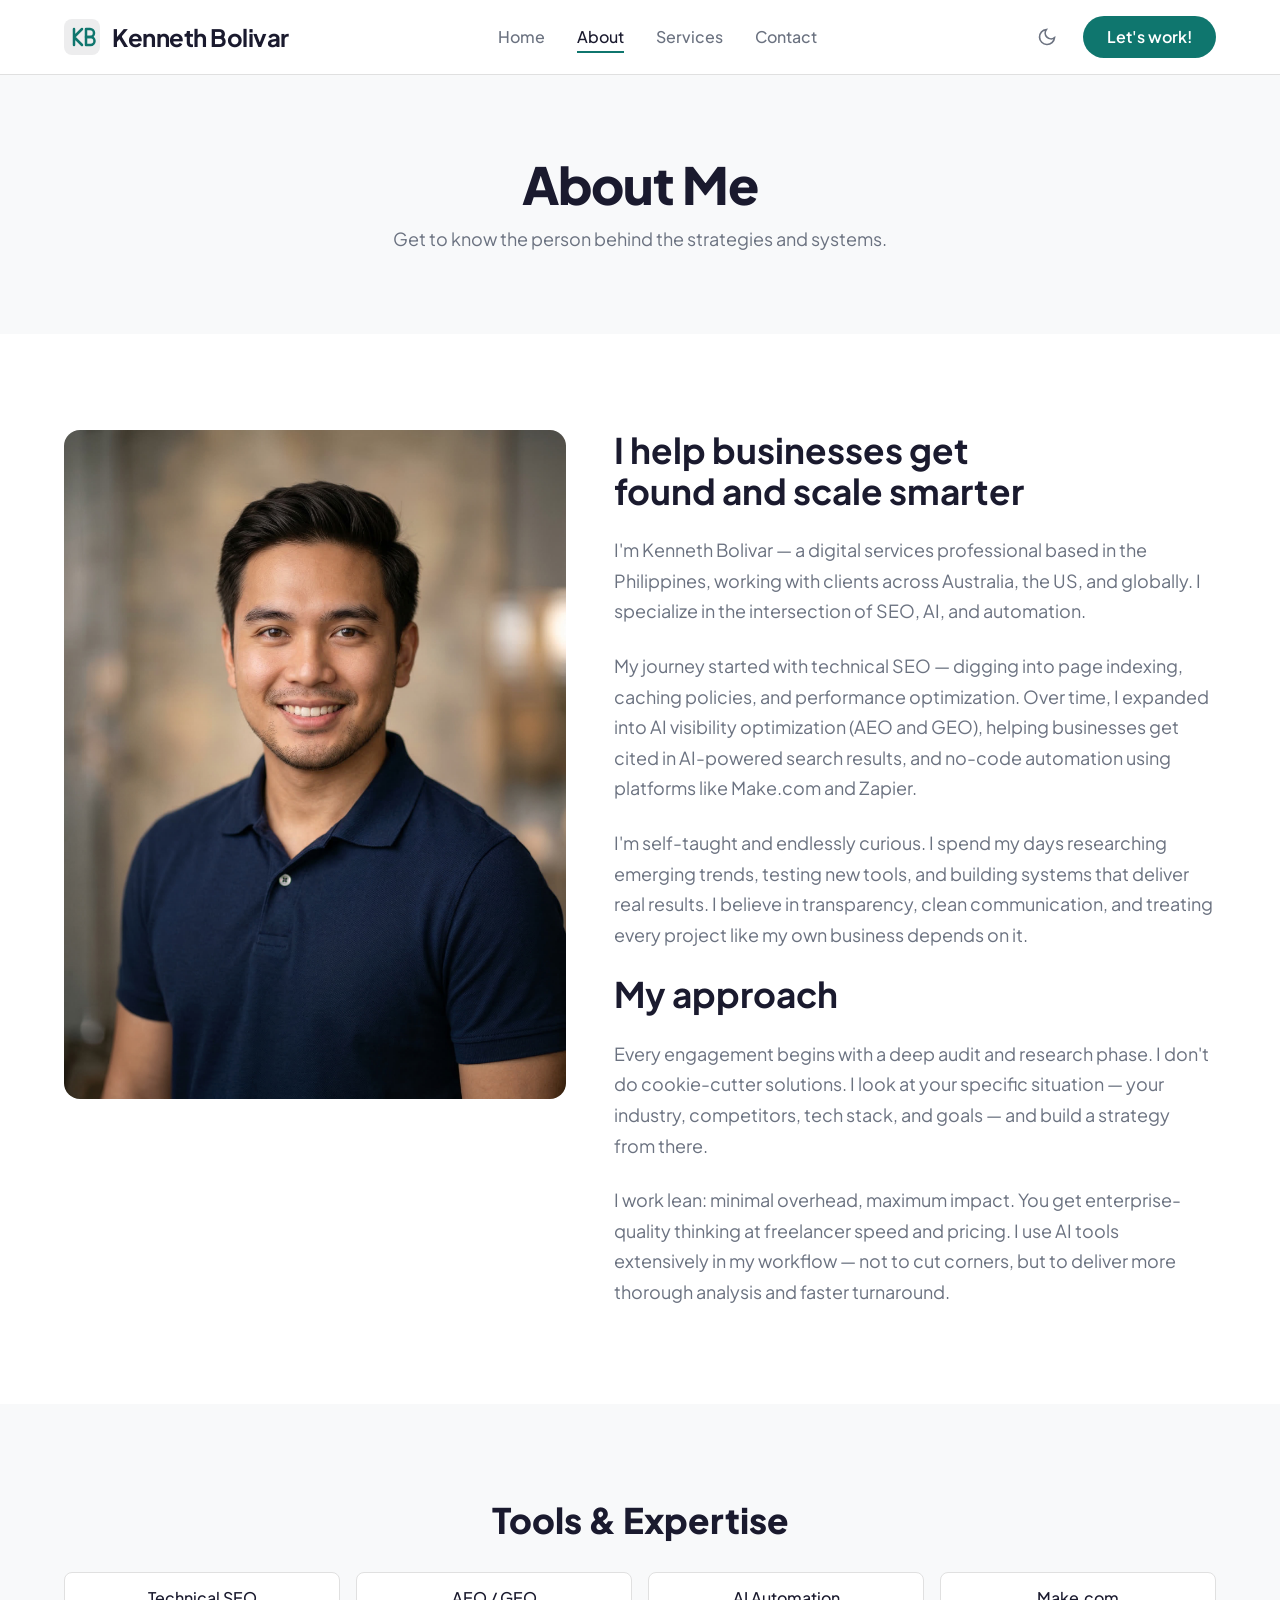
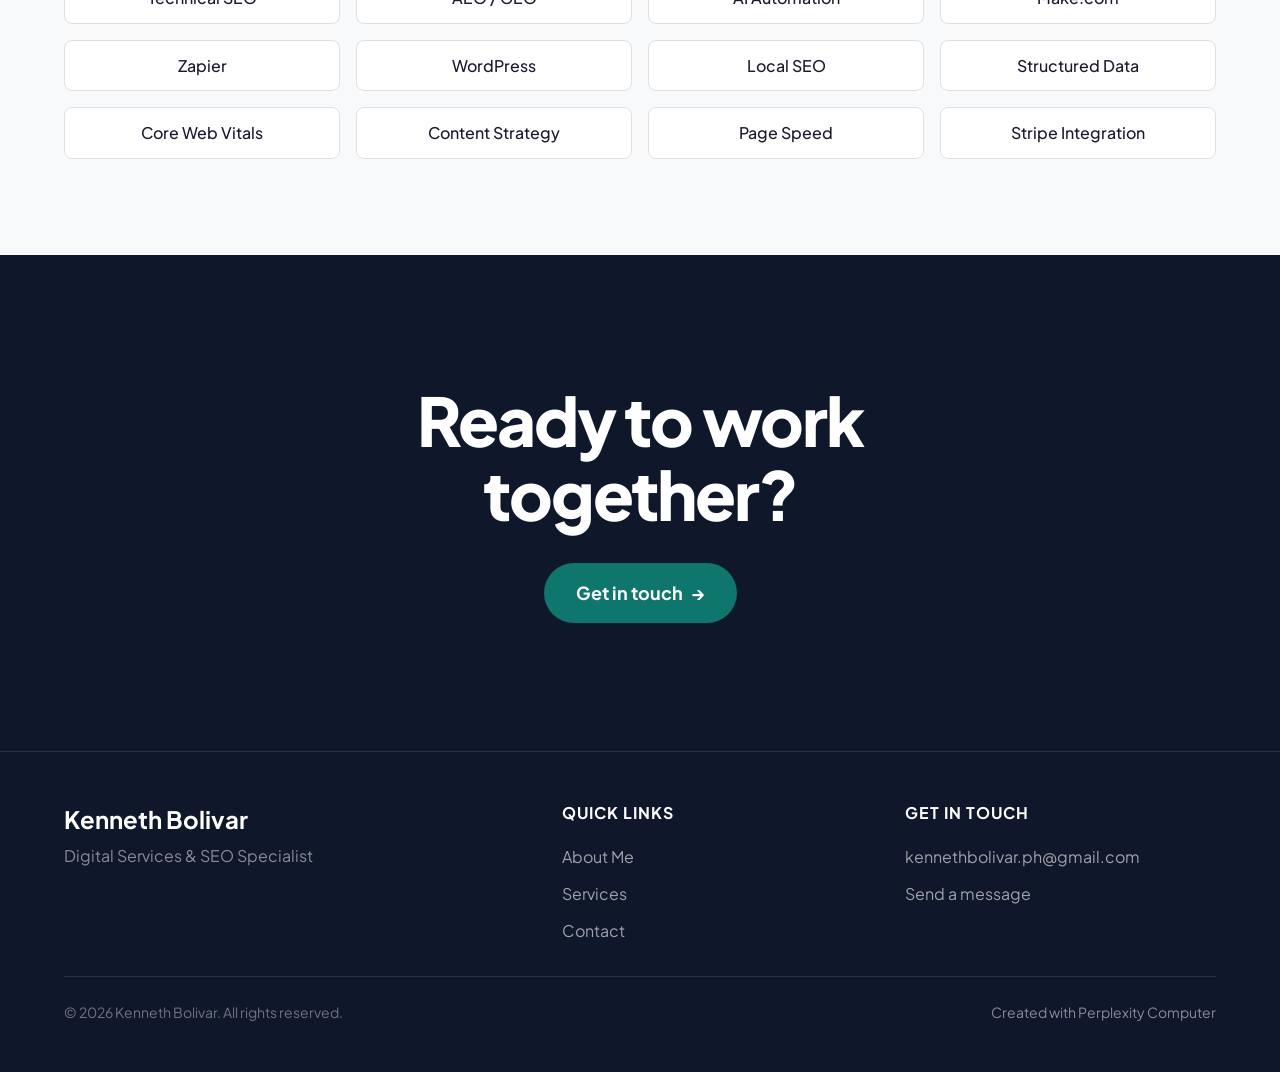
==== about.html @ 2023dfdf "Initial build: 4-page portfolio site with dark mode, typewriter animation, responsive design" ====
<!DOCTYPE html>
<html lang="en">
<head>
<!--
   ______                            __
  / ____/___  ____ ___  ____  __  __/ /____  _____
 / /   / __ \/ __ `__ \/ __ \/ / / / __/ _ \/ ___/
/ /___/ /_/ / / / / / / /_/ / /_/ / /_/  __/ /
\____/\____/_/ /_/ /_/ .___/\__,_/\__/\___/_/
                    /_/
        Created with Perplexity Computer
        https://www.perplexity.ai/computer
-->
<meta name="generator" content="Perplexity Computer">
<meta name="author" content="Perplexity Computer">
<meta property="og:see_also" content="https://www.perplexity.ai/computer">
<link rel="author" href="https://www.perplexity.ai/computer">

<meta charset="UTF-8">
<meta name="viewport" content="width=device-width, initial-scale=1.0">
<title>About — Kenneth Bolivar</title>
<meta name="description" content="Learn about Kenneth Bolivar, a digital services professional specializing in SEO, AI automation, and no-code solutions.">

<link href="https://fonts.googleapis.com/css2?family=Plus+Jakarta+Sans:wght@300;400;500;600;700;800&display=swap" rel="stylesheet">
<link rel="stylesheet" href="./base.css">
<link rel="stylesheet" href="./style.css">
</head>
<body>

<!-- ===== NAVIGATION ===== -->
<nav class="nav" id="nav">
  <div class="nav__inner">
    <a href="./index.html" class="nav__logo">
      <svg class="nav__logo-icon" viewBox="0 0 36 36" fill="none" aria-label="Kenneth Bolivar logo">
        <rect width="36" height="36" rx="8" fill="currentColor" opacity="0.08"/>
        <path d="M10 10v16M10 18l8-8M10 18l8 8" stroke="var(--color-primary)" stroke-width="2.5" stroke-linecap="round" stroke-linejoin="round"/>
        <path d="M22 10h4a4 4 0 010 8h-4V10z" stroke="var(--color-primary)" stroke-width="2.5" stroke-linecap="round" stroke-linejoin="round"/>
        <path d="M22 18h4.5a4 4 0 010 8H22V18z" stroke="var(--color-primary)" stroke-width="2.5" stroke-linecap="round" stroke-linejoin="round"/>
      </svg>
      <span class="nav__logo-text">Kenneth Bolivar</span>
    </a>
    <ul class="nav__links">
      <li><a href="./index.html" class="nav__link">Home</a></li>
      <li><a href="./about.html" class="nav__link nav__link--active">About</a></li>
      <li><a href="./services.html" class="nav__link">Services</a></li>
      <li><a href="./contact.html" class="nav__link">Contact</a></li>
    </ul>
    <div class="nav__actions">
      <button class="theme-toggle" data-theme-toggle aria-label="Toggle dark mode">
        <svg width="20" height="20" viewBox="0 0 24 24" fill="none" stroke="currentColor" stroke-width="2"><path d="M21 12.79A9 9 0 1 1 11.21 3 7 7 0 0 0 21 12.79z"/></svg>
      </button>
      <a href="./contact.html" class="nav__cta">Let's work!</a>
    </div>
    <button class="nav__hamburger" id="hamburger" aria-label="Open menu">
      <span></span><span></span><span></span>
    </button>
  </div>
</nav>

<div class="nav__mobile-menu" id="mobileMenu">
  <a href="./index.html" onclick="closeMobile()">Home</a>
  <a href="./about.html" onclick="closeMobile()">About</a>
  <a href="./services.html" onclick="closeMobile()">Services</a>
  <a href="./contact.html" onclick="closeMobile()">Contact</a>
  <a href="./contact.html" class="nav__cta" style="margin-top:1rem" onclick="closeMobile()">Let's work!</a>
</div>

<!-- ===== PAGE HEADER ===== -->
<section class="page-header">
  <div class="container">
    <h1 class="page-header__heading">About Me</h1>
    <p class="page-header__subtext">Get to know the person behind the strategies and systems.</p>
  </div>
</section>

<!-- ===== ABOUT DETAIL ===== -->
<section class="about-detail">
  <div class="container">
    <div class="about-detail__grid">
      <div class="about-detail__image">
        <img src="./assets/profile.jpg" alt="Kenneth Bolivar portrait" loading="lazy">
      </div>
      <div class="about-detail__content">
        <h2>I help businesses get found and scale smarter</h2>
        <p>
          I'm Kenneth Bolivar — a digital services professional based in the Philippines, working with clients across Australia, the US, and globally. I specialize in the intersection of SEO, AI, and automation.
        </p>
        <p>
          My journey started with technical SEO — digging into page indexing, caching policies, and performance optimization. Over time, I expanded into AI visibility optimization (AEO and GEO), helping businesses get cited in AI-powered search results, and no-code automation using platforms like Make.com and Zapier.
        </p>
        <p>
          I'm self-taught and endlessly curious. I spend my days researching emerging trends, testing new tools, and building systems that deliver real results. I believe in transparency, clean communication, and treating every project like my own business depends on it.
        </p>
        <h2>My approach</h2>
        <p>
          Every engagement begins with a deep audit and research phase. I don't do cookie-cutter solutions. I look at your specific situation — your industry, competitors, tech stack, and goals — and build a strategy from there.
        </p>
        <p>
          I work lean: minimal overhead, maximum impact. You get enterprise-quality thinking at freelancer speed and pricing. I use AI tools extensively in my workflow — not to cut corners, but to deliver more thorough analysis and faster turnaround.
        </p>
      </div>
    </div>
  </div>
</section>

<!-- ===== SKILLS ===== -->
<section class="about-skills">
  <div class="container">
    <h2 class="about-skills__heading fade-in">Tools &amp; Expertise</h2>
    <div class="about-skills__grid fade-in">
      <div class="skill-tag">Technical SEO</div>
      <div class="skill-tag">AEO / GEO</div>
      <div class="skill-tag">AI Automation</div>
      <div class="skill-tag">Make.com</div>
      <div class="skill-tag">Zapier</div>
      <div class="skill-tag">WordPress</div>
      <div class="skill-tag">Local SEO</div>
      <div class="skill-tag">Structured Data</div>
      <div class="skill-tag">Core Web Vitals</div>
      <div class="skill-tag">Content Strategy</div>
      <div class="skill-tag">Page Speed</div>
      <div class="skill-tag">Stripe Integration</div>
    </div>
  </div>
</section>

<!-- ===== CTA ===== -->
<section class="cta">
  <div class="container">
    <h2 class="cta__heading fade-in">
      Ready to work<br>together?
    </h2>
    <a href="./contact.html" class="cta__btn">
      Get in touch <span aria-hidden="true">→</span>
    </a>
  </div>
</section>

<!-- ===== FOOTER ===== -->
<footer class="footer">
  <div class="container">
    <div class="footer__grid">
      <div>
        <div class="footer__brand-name">Kenneth Bolivar</div>
        <div class="footer__brand-tagline">Digital Services &amp; SEO Specialist</div>
      </div>
      <div>
        <div class="footer__heading">Quick Links</div>
        <ul class="footer__links">
          <li><a href="./about.html">About Me</a></li>
          <li><a href="./services.html">Services</a></li>
          <li><a href="./contact.html">Contact</a></li>
        </ul>
      </div>
      <div>
        <div class="footer__heading">Get In Touch</div>
        <ul class="footer__links">
          <li><a href="mailto:kennethbolivar.ph@gmail.com">kennethbolivar.ph@gmail.com</a></li>
          <li><a href="./contact.html">Send a message</a></li>
        </ul>
      </div>
    </div>
    <div class="footer__bottom">
      <span>&copy; 2026 Kenneth Bolivar. All rights reserved.</span>
      <a href="https://www.perplexity.ai/computer" target="_blank" rel="noopener noreferrer">Created with Perplexity Computer</a>
    </div>
  </div>
</footer>

<script src="./app.js"></script>
</body>
</html>
---- base.css ----
/* base.css */
*, *::before, *::after { box-sizing: border-box; margin: 0; padding: 0; }

html {
  -moz-text-size-adjust: none;
  -webkit-text-size-adjust: none;
  text-size-adjust: none;
  -webkit-font-smoothing: antialiased;
  -moz-osx-font-smoothing: grayscale;
  text-rendering: optimizeLegibility;
  scroll-behavior: smooth;
  hanging-punctuation: first last;
  scroll-padding-top: var(--space-16);
}

body {
  min-height: 100dvh;
  line-height: 1.6;
  font-family: var(--font-body, sans-serif);
  font-size: var(--text-base);
  color: var(--color-text);
  background-color: var(--color-bg);
}

img, picture, video, canvas, svg { display: block; max-width: 100%; height: auto; }
ul[role="list"], ol[role="list"] { list-style: none; }
input, button, textarea, select { font: inherit; color: inherit; }

h1, h2, h3, h4, h5, h6 { text-wrap: balance; line-height: 1.15; }
p, li, figcaption { text-wrap: pretty; max-width: 72ch; }

::selection {
  background: oklch(from var(--color-primary) l c h / 0.25);
  color: var(--color-text);
}

:focus-visible {
  outline: 2px solid var(--color-primary);
  outline-offset: 3px;
  border-radius: var(--radius-sm);
}

@media (prefers-reduced-motion: reduce) {
  *, *::before, *::after {
    animation-duration: 0.01ms !important;
    animation-iteration-count: 1 !important;
    transition-duration: 0.01ms !important;
    scroll-behavior: auto !important;
  }
}

button { cursor: pointer; background: none; border: none; }
table { border-collapse: collapse; width: 100%; }

a, button, [role="button"], [role="link"], input, textarea, select {
  transition: color var(--transition-interactive),
              background var(--transition-interactive),
              border-color var(--transition-interactive),
              box-shadow var(--transition-interactive);
}

.sr-only {
  position: absolute; width: 1px; height: 1px; padding: 0; margin: -1px;
  overflow: hidden; clip: rect(0, 0, 0, 0); white-space: nowrap; border-width: 0;
}
---- style.css ----
/* ===== DESIGN TOKENS ===== */
:root {
  /* Type Scale */
  --text-xs:   clamp(0.75rem,  0.7rem  + 0.25vw, 0.875rem);
  --text-sm:   clamp(0.875rem, 0.8rem  + 0.35vw, 1rem);
  --text-base: clamp(1rem,     0.95rem + 0.25vw, 1.125rem);
  --text-lg:   clamp(1.125rem, 1rem    + 0.75vw, 1.5rem);
  --text-xl:   clamp(1.5rem,   1.2rem  + 1.25vw, 2.25rem);
  --text-2xl:  clamp(2rem,     1.2rem  + 2.5vw,  3.5rem);
  --text-3xl:  clamp(2.5rem,   1rem    + 4vw,    5rem);
  --text-hero: clamp(3rem,     0.5rem  + 7vw,    8rem);

  /* Spacing */
  --space-1:  0.25rem;
  --space-2:  0.5rem;
  --space-3:  0.75rem;
  --space-4:  1rem;
  --space-5:  1.25rem;
  --space-6:  1.5rem;
  --space-8:  2rem;
  --space-10: 2.5rem;
  --space-12: 3rem;
  --space-16: 4rem;
  --space-20: 5rem;
  --space-24: 6rem;
  --space-32: 8rem;

  /* Fonts */
  --font-display: 'Plus Jakarta Sans', 'Inter', sans-serif;
  --font-body: 'Plus Jakarta Sans', 'Inter', sans-serif;

  /* Radius */
  --radius-sm: 0.375rem;
  --radius-md: 0.5rem;
  --radius-lg: 0.75rem;
  --radius-xl: 1rem;
  --radius-full: 9999px;

  /* Transitions */
  --transition-interactive: 180ms cubic-bezier(0.16, 1, 0.3, 1);
  --ease-out: cubic-bezier(0.16, 1, 0.3, 1);
  --ease-in: cubic-bezier(0.4, 0, 1, 1);

  /* Shadows */
  --shadow-sm: 0 1px 2px rgba(0,0,0,0.06);
  --shadow-md: 0 4px 12px rgba(0,0,0,0.08);
  --shadow-lg: 0 12px 32px rgba(0,0,0,0.12);

  /* Content Widths */
  --content-narrow: 640px;
  --content-default: 960px;
  --content-wide: 1200px;
}

/* ===== LIGHT MODE (Default) ===== */
:root, [data-theme="light"] {
  --color-bg: #ffffff;
  --color-surface: #f8f9fa;
  --color-surface-2: #f1f3f5;
  --color-border: #e0e0e0;
  --color-text: #1a1a2e;
  --color-text-muted: #6b7280;
  --color-text-faint: #9ca3af;
  --color-text-inverse: #ffffff;
  --color-primary: #0f766e;
  --color-primary-hover: #0d5e58;
  --color-primary-light: #ccfbf1;
  --color-accent: #2563eb;
  --color-accent-hover: #1d4ed8;
  --color-dark: #0f172a;
  --color-dark-surface: #1e293b;
}

/* ===== DARK MODE ===== */
[data-theme="dark"] {
  --color-bg: #0f172a;
  --color-surface: #1e293b;
  --color-surface-2: #334155;
  --color-border: #475569;
  --color-text: #e2e8f0;
  --color-text-muted: #94a3b8;
  --color-text-faint: #64748b;
  --color-text-inverse: #0f172a;
  --color-primary: #2dd4bf;
  --color-primary-hover: #14b8a6;
  --color-primary-light: #134e4a;
  --color-accent: #60a5fa;
  --color-accent-hover: #3b82f6;
  --color-dark: #020617;
  --color-dark-surface: #0f172a;
  --shadow-sm: 0 1px 2px rgba(0,0,0,0.3);
  --shadow-md: 0 4px 12px rgba(0,0,0,0.4);
  --shadow-lg: 0 12px 32px rgba(0,0,0,0.5);
}

@media (prefers-color-scheme: dark) {
  :root:not([data-theme]) {
    --color-bg: #0f172a;
    --color-surface: #1e293b;
    --color-surface-2: #334155;
    --color-border: #475569;
    --color-text: #e2e8f0;
    --color-text-muted: #94a3b8;
    --color-text-faint: #64748b;
    --color-text-inverse: #0f172a;
    --color-primary: #2dd4bf;
    --color-primary-hover: #14b8a6;
    --color-primary-light: #134e4a;
    --color-accent: #60a5fa;
    --color-accent-hover: #3b82f6;
    --color-dark: #020617;
    --color-dark-surface: #0f172a;
    --shadow-sm: 0 1px 2px rgba(0,0,0,0.3);
    --shadow-md: 0 4px 12px rgba(0,0,0,0.4);
    --shadow-lg: 0 12px 32px rgba(0,0,0,0.5);
  }
}

/* ===== GLOBAL STYLES ===== */
body {
  font-family: var(--font-body);
  overflow-x: hidden;
}

a {
  color: var(--color-primary);
  text-decoration: none;
}
a:hover {
  color: var(--color-primary-hover);
}

.container {
  width: 100%;
  max-width: var(--content-wide);
  margin-inline: auto;
  padding-inline: var(--space-6);
}

/* ===== NAVIGATION ===== */
.nav {
  position: sticky;
  top: 0;
  z-index: 100;
  background: var(--color-bg);
  border-bottom: 1px solid var(--color-border);
  backdrop-filter: blur(12px);
  transition: box-shadow 0.3s ease;
}
.nav--scrolled {
  box-shadow: var(--shadow-md);
}
.nav__inner {
  display: flex;
  align-items: center;
  justify-content: space-between;
  padding-block: var(--space-4);
  max-width: var(--content-wide);
  margin-inline: auto;
  padding-inline: var(--space-6);
}
.nav__logo {
  display: flex;
  align-items: center;
  gap: var(--space-3);
  text-decoration: none;
  color: var(--color-text);
}
.nav__logo-icon {
  width: 36px;
  height: 36px;
}
.nav__logo-text {
  font-size: var(--text-lg);
  font-weight: 700;
  letter-spacing: -0.02em;
}
.nav__links {
  display: flex;
  align-items: center;
  gap: var(--space-8);
  list-style: none;
}
.nav__link {
  font-size: var(--text-sm);
  font-weight: 500;
  color: var(--color-text-muted);
  text-decoration: none;
  position: relative;
  padding-block: var(--space-1);
}
.nav__link:hover,
.nav__link--active {
  color: var(--color-text);
}
.nav__link::after {
  content: '';
  position: absolute;
  bottom: -2px;
  left: 0;
  width: 0;
  height: 2px;
  background: var(--color-primary);
  transition: width var(--transition-interactive);
}
.nav__link:hover::after,
.nav__link--active::after {
  width: 100%;
}
.nav__actions {
  display: flex;
  align-items: center;
  gap: var(--space-4);
}
.nav__cta {
  display: inline-flex;
  align-items: center;
  gap: var(--space-2);
  padding: var(--space-2) var(--space-6);
  background: var(--color-primary);
  color: var(--color-text-inverse);
  font-size: var(--text-sm);
  font-weight: 600;
  border-radius: var(--radius-full);
  text-decoration: none;
  transition: background var(--transition-interactive), transform var(--transition-interactive);
}
.nav__cta:hover {
  background: var(--color-primary-hover);
  color: var(--color-text-inverse);
  transform: translateY(-1px);
}
.nav__cta:active {
  transform: translateY(0);
}

/* Theme toggle */
.theme-toggle {
  display: flex;
  align-items: center;
  justify-content: center;
  width: 40px;
  height: 40px;
  border-radius: var(--radius-full);
  color: var(--color-text-muted);
  transition: color var(--transition-interactive), background var(--transition-interactive);
}
.theme-toggle:hover {
  color: var(--color-text);
  background: var(--color-surface);
}

/* Mobile hamburger */
.nav__hamburger {
  display: none;
  flex-direction: column;
  gap: 5px;
  width: 28px;
  padding: var(--space-1);
}
.nav__hamburger span {
  display: block;
  width: 100%;
  height: 2px;
  background: var(--color-text);
  border-radius: 2px;
  transition: transform 0.3s ease, opacity 0.3s ease;
}
.nav__hamburger.active span:nth-child(1) {
  transform: rotate(45deg) translate(5px, 5px);
}
.nav__hamburger.active span:nth-child(2) {
  opacity: 0;
}
.nav__hamburger.active span:nth-child(3) {
  transform: rotate(-45deg) translate(5px, -5px);
}

/* Mobile nav */
.nav__mobile-menu {
  display: none;
  position: fixed;
  top: 0;
  left: 0;
  right: 0;
  bottom: 0;
  background: var(--color-bg);
  z-index: 99;
  padding-top: 80px;
  flex-direction: column;
  align-items: center;
  justify-content: center;
  gap: var(--space-8);
}
.nav__mobile-menu.active {
  display: flex;
}
.nav__mobile-menu a {
  font-size: var(--text-xl);
  font-weight: 600;
  color: var(--color-text);
  text-decoration: none;
}

@media (max-width: 768px) {
  .nav__links, .nav__cta {
    display: none;
  }
  .nav__hamburger {
    display: flex;
  }
}

/* ===== HERO SECTION ===== */
.hero {
  padding-block: clamp(var(--space-16), 10vw, var(--space-32));
  min-height: 85vh;
  display: flex;
  align-items: center;
}
.hero__grid {
  display: grid;
  grid-template-columns: 1.2fr 1fr;
  gap: var(--space-12);
  align-items: center;
}
.hero__heading {
  font-family: var(--font-display);
  font-size: var(--text-hero);
  font-weight: 800;
  line-height: 1.05;
  letter-spacing: -0.03em;
  color: var(--color-text);
}
.hero__typed-word {
  color: var(--color-text-faint);
  position: relative;
  display: inline-block;
  text-decoration-line: underline;
  text-decoration-color: var(--color-primary);
  text-decoration-thickness: 4px;
  text-underline-offset: 6px;
}
.hero__cursor {
  display: inline-block;
  width: 3px;
  height: 0.9em;
  background: var(--color-primary);
  margin-left: 2px;
  vertical-align: text-bottom;
  animation: blink 1s step-end infinite;
}
@keyframes blink {
  0%, 100% { opacity: 1; }
  50% { opacity: 0; }
}

.hero__right {
  display: flex;
  flex-direction: column;
  gap: var(--space-8);
}
.hero__card {
  padding: var(--space-6);
  background: var(--color-surface);
  border-radius: var(--radius-lg);
  border: 1px solid var(--color-border);
}
.hero__card-icon {
  width: 40px;
  height: 40px;
  margin-bottom: var(--space-3);
  color: var(--color-primary);
}
.hero__card h3 {
  font-size: var(--text-lg);
  font-weight: 700;
  margin-bottom: var(--space-2);
  color: var(--color-text);
}
.hero__card p {
  font-size: var(--text-sm);
  color: var(--color-text-muted);
  line-height: 1.6;
}

@media (max-width: 768px) {
  .hero {
    min-height: auto;
    padding-block: var(--space-12);
  }
  .hero__grid {
    grid-template-columns: 1fr;
    gap: var(--space-8);
  }
  .hero__heading {
    font-size: var(--text-2xl);
  }
}

/* ===== ABOUT INTRO SECTION ===== */
.about-intro {
  position: relative;
  padding-block: clamp(var(--space-12), 8vw, var(--space-24));
  background: var(--color-dark);
  color: var(--color-text-inverse);
  overflow: hidden;
}
[data-theme="dark"] .about-intro {
  background: var(--color-surface);
  color: var(--color-text);
}
.about-intro__grid {
  display: grid;
  grid-template-columns: 1fr 1fr;
  gap: var(--space-12);
  align-items: center;
}
.about-intro__image-wrapper {
  position: relative;
  border-radius: var(--radius-xl);
  overflow: hidden;
  aspect-ratio: 4 / 5;
}
.about-intro__image {
  width: 100%;
  height: 100%;
  object-fit: cover;
}
.about-intro__badge {
  position: absolute;
  bottom: var(--space-4);
  left: var(--space-4);
  background: var(--color-primary);
  color: #fff;
  padding: var(--space-2) var(--space-4);
  border-radius: var(--radius-full);
  font-size: var(--text-sm);
  font-weight: 700;
}
.about-intro__content {
  display: flex;
  flex-direction: column;
  gap: var(--space-6);
}
.about-intro__label {
  font-size: var(--text-xs);
  font-weight: 600;
  text-transform: uppercase;
  letter-spacing: 0.08em;
  color: var(--color-primary);
}
[data-theme="dark"] .about-intro__label {
  color: var(--color-primary);
}
.about-intro__heading {
  font-family: var(--font-display);
  font-size: var(--text-2xl);
  font-weight: 800;
  letter-spacing: -0.02em;
  line-height: 1.1;
}
.about-intro__text {
  font-size: var(--text-base);
  line-height: 1.7;
  opacity: 0.85;
}
.about-intro__link {
  display: inline-flex;
  align-items: center;
  gap: var(--space-2);
  color: var(--color-primary);
  font-weight: 600;
  font-size: var(--text-sm);
}
[data-theme="dark"] .about-intro__link {
  color: var(--color-primary);
}
.about-intro__link:hover {
  gap: var(--space-3);
}

@media (max-width: 768px) {
  .about-intro__grid {
    grid-template-columns: 1fr;
    gap: var(--space-8);
  }
  .about-intro__image-wrapper {
    max-height: 400px;
  }
}

/* ===== STATS SECTION ===== */
.stats {
  padding-block: clamp(var(--space-12), 8vw, var(--space-24));
}
.stats__header {
  text-align: center;
  margin-bottom: var(--space-12);
}
.stats__heading {
  font-family: var(--font-display);
  font-size: var(--text-2xl);
  font-weight: 800;
  letter-spacing: -0.02em;
  color: var(--color-text);
}
.stats__subtext {
  margin-top: var(--space-3);
  font-size: var(--text-base);
  color: var(--color-text-muted);
  max-width: 560px;
  margin-inline: auto;
}
.stats__grid {
  display: grid;
  grid-template-columns: repeat(2, 1fr);
  gap: var(--space-8);
  margin-bottom: var(--space-12);
}
.stats__info-card {
  padding: var(--space-6);
  background: var(--color-surface);
  border: 1px solid var(--color-border);
  border-radius: var(--radius-lg);
}
.stats__info-card h3 {
  font-size: var(--text-lg);
  font-weight: 700;
  margin-bottom: var(--space-3);
  color: var(--color-text);
}
.stats__info-card p {
  font-size: var(--text-sm);
  color: var(--color-text-muted);
  line-height: 1.7;
}
.stats__info-card a {
  display: inline-flex;
  align-items: center;
  gap: var(--space-1);
  margin-top: var(--space-3);
  font-size: var(--text-sm);
  font-weight: 600;
  color: var(--color-primary);
}

.stats__counters {
  display: grid;
  grid-template-columns: repeat(3, 1fr);
  gap: var(--space-8);
  text-align: center;
  padding-block: var(--space-8);
  border-top: 1px solid var(--color-border);
  border-bottom: 1px solid var(--color-border);
}
.stats__counter-number {
  font-family: var(--font-display);
  font-size: var(--text-2xl);
  font-weight: 800;
  color: var(--color-primary);
  letter-spacing: -0.02em;
}
.stats__counter-label {
  font-size: var(--text-sm);
  color: var(--color-text-muted);
  margin-top: var(--space-1);
}

@media (max-width: 768px) {
  .stats__grid {
    grid-template-columns: 1fr;
  }
  .stats__counters {
    grid-template-columns: 1fr;
    gap: var(--space-6);
  }
}

/* ===== TESTIMONIALS ===== */
.testimonials {
  padding-block: clamp(var(--space-12), 8vw, var(--space-24));
  background: var(--color-surface);
}
.testimonials__heading {
  font-family: var(--font-display);
  font-size: var(--text-2xl);
  font-weight: 800;
  letter-spacing: -0.02em;
  text-align: center;
  color: var(--color-text);
  margin-bottom: var(--space-12);
}
.testimonials__grid {
  display: grid;
  grid-template-columns: repeat(3, 1fr);
  gap: var(--space-6);
}
.testimonial-card {
  background: var(--color-bg);
  border: 1px solid var(--color-border);
  border-radius: var(--radius-lg);
  padding: var(--space-6);
  display: flex;
  flex-direction: column;
  gap: var(--space-4);
}
.testimonial-card__stars {
  display: flex;
  gap: 2px;
  color: #f59e0b;
}
.testimonial-card__text {
  font-size: var(--text-sm);
  color: var(--color-text-muted);
  line-height: 1.7;
  flex: 1;
}
.testimonial-card__author {
  display: flex;
  align-items: center;
  gap: var(--space-3);
}
.testimonial-card__avatar {
  width: 44px;
  height: 44px;
  border-radius: var(--radius-full);
  background: var(--color-primary-light);
  display: flex;
  align-items: center;
  justify-content: center;
  font-weight: 700;
  font-size: var(--text-sm);
  color: var(--color-primary);
}
.testimonial-card__name {
  font-size: var(--text-sm);
  font-weight: 600;
  color: var(--color-text);
}
.testimonial-card__role {
  font-size: var(--text-xs);
  color: var(--color-text-faint);
}

@media (max-width: 768px) {
  .testimonials__grid {
    grid-template-columns: 1fr;
  }
}

/* ===== SERVICES PREVIEW ===== */
.services-preview {
  padding-block: clamp(var(--space-12), 8vw, var(--space-24));
}
.services-preview__heading {
  font-family: var(--font-display);
  font-size: var(--text-2xl);
  font-weight: 800;
  letter-spacing: -0.02em;
  text-align: center;
  color: var(--color-text);
  margin-bottom: var(--space-3);
}
.services-preview__subtext {
  text-align: center;
  color: var(--color-text-muted);
  font-size: var(--text-base);
  margin-bottom: var(--space-12);
  max-width: 560px;
  margin-inline: auto;
}
.services-preview__grid {
  display: grid;
  grid-template-columns: repeat(3, 1fr);
  gap: var(--space-6);
}
.service-card {
  background: var(--color-surface);
  border: 1px solid var(--color-border);
  border-radius: var(--radius-lg);
  padding: var(--space-6);
  transition: transform var(--transition-interactive), box-shadow var(--transition-interactive);
}
.service-card:hover {
  transform: translateY(-4px);
  box-shadow: var(--shadow-lg);
}
.service-card__icon {
  width: 48px;
  height: 48px;
  border-radius: var(--radius-md);
  background: var(--color-primary-light);
  display: flex;
  align-items: center;
  justify-content: center;
  color: var(--color-primary);
  margin-bottom: var(--space-4);
}
.service-card h3 {
  font-size: var(--text-lg);
  font-weight: 700;
  margin-bottom: var(--space-2);
  color: var(--color-text);
}
.service-card p {
  font-size: var(--text-sm);
  color: var(--color-text-muted);
  line-height: 1.7;
}

@media (max-width: 768px) {
  .services-preview__grid {
    grid-template-columns: 1fr;
  }
}

/* ===== CTA SECTION ===== */
.cta {
  padding-block: clamp(var(--space-16), 10vw, var(--space-32));
  background: var(--color-dark);
  color: #fff;
  text-align: center;
}
[data-theme="dark"] .cta {
  background: var(--color-surface-2);
}
.cta__heading {
  font-family: var(--font-display);
  font-size: var(--text-3xl);
  font-weight: 800;
  letter-spacing: -0.03em;
  line-height: 1.1;
  margin-bottom: var(--space-8);
}
.cta__typed-word {
  color: var(--color-primary);
}
[data-theme="dark"] .cta__typed-word {
  color: var(--color-primary);
}
.cta__btn {
  display: inline-flex;
  align-items: center;
  gap: var(--space-2);
  padding: var(--space-4) var(--space-8);
  background: var(--color-primary);
  color: #fff;
  font-size: var(--text-base);
  font-weight: 700;
  border-radius: var(--radius-full);
  text-decoration: none;
  transition: background var(--transition-interactive), transform var(--transition-interactive);
}
.cta__btn:hover {
  background: var(--color-primary-hover);
  color: #fff;
  transform: translateY(-2px);
}
.cta__btn:active {
  transform: translateY(0);
}

/* ===== FOOTER ===== */
.footer {
  background: var(--color-dark);
  color: rgba(255,255,255,0.8);
  padding-block: var(--space-12);
  border-top: 1px solid rgba(255,255,255,0.1);
}
[data-theme="dark"] .footer {
  background: var(--color-dark);
  border-top-color: var(--color-border);
}
.footer__grid {
  display: grid;
  grid-template-columns: 1.5fr 1fr 1fr;
  gap: var(--space-8);
}
.footer__brand-name {
  font-family: var(--font-display);
  font-size: var(--text-lg);
  font-weight: 700;
  color: #fff;
  margin-bottom: var(--space-1);
}
.footer__brand-tagline {
  font-size: var(--text-sm);
  color: rgba(255,255,255,0.5);
}
.footer__heading {
  font-size: var(--text-sm);
  font-weight: 700;
  color: #fff;
  margin-bottom: var(--space-4);
  text-transform: uppercase;
  letter-spacing: 0.06em;
}
.footer__links {
  list-style: none;
  display: flex;
  flex-direction: column;
  gap: var(--space-2);
}
.footer__links a {
  font-size: var(--text-sm);
  color: rgba(255,255,255,0.6);
  text-decoration: none;
  transition: color var(--transition-interactive);
}
.footer__links a:hover {
  color: #fff;
}
.footer__bottom {
  display: flex;
  justify-content: space-between;
  align-items: center;
  margin-top: var(--space-8);
  padding-top: var(--space-6);
  border-top: 1px solid rgba(255,255,255,0.1);
  font-size: var(--text-xs);
  color: rgba(255,255,255,0.4);
}
.footer__bottom a {
  color: rgba(255,255,255,0.5);
  text-decoration: none;
}
.footer__bottom a:hover {
  color: #fff;
}

@media (max-width: 768px) {
  .footer__grid {
    grid-template-columns: 1fr;
    gap: var(--space-6);
  }
  .footer__bottom {
    flex-direction: column;
    gap: var(--space-2);
    text-align: center;
  }
}

/* ===== PAGE HEADER (for inner pages) ===== */
.page-header {
  padding-block: clamp(var(--space-12), 8vw, var(--space-20));
  background: var(--color-surface);
  text-align: center;
}
.page-header__heading {
  font-family: var(--font-display);
  font-size: var(--text-2xl);
  font-weight: 800;
  letter-spacing: -0.02em;
  color: var(--color-text);
  margin-bottom: var(--space-3);
}
.page-header__subtext {
  font-size: var(--text-base);
  color: var(--color-text-muted);
  max-width: 560px;
  margin-inline: auto;
}

/* ===== ABOUT PAGE ===== */
.about-detail {
  padding-block: clamp(var(--space-12), 8vw, var(--space-24));
}
.about-detail__grid {
  display: grid;
  grid-template-columns: 1fr 1.2fr;
  gap: var(--space-12);
  align-items: start;
}
.about-detail__image {
  border-radius: var(--radius-xl);
  overflow: hidden;
  aspect-ratio: 3 / 4;
}
.about-detail__image img {
  width: 100%;
  height: 100%;
  object-fit: cover;
}
.about-detail__content {
  display: flex;
  flex-direction: column;
  gap: var(--space-6);
}
.about-detail__content h2 {
  font-family: var(--font-display);
  font-size: var(--text-xl);
  font-weight: 700;
  color: var(--color-text);
}
.about-detail__content p {
  font-size: var(--text-base);
  color: var(--color-text-muted);
  line-height: 1.7;
}

.about-skills {
  padding-block: clamp(var(--space-12), 8vw, var(--space-24));
  background: var(--color-surface);
}
.about-skills__heading {
  font-family: var(--font-display);
  font-size: var(--text-xl);
  font-weight: 800;
  text-align: center;
  margin-bottom: var(--space-8);
  color: var(--color-text);
}
.about-skills__grid {
  display: grid;
  grid-template-columns: repeat(4, 1fr);
  gap: var(--space-4);
}
.skill-tag {
  padding: var(--space-3) var(--space-4);
  background: var(--color-bg);
  border: 1px solid var(--color-border);
  border-radius: var(--radius-md);
  font-size: var(--text-sm);
  font-weight: 500;
  color: var(--color-text);
  text-align: center;
  transition: border-color var(--transition-interactive), background var(--transition-interactive);
}
.skill-tag:hover {
  border-color: var(--color-primary);
  background: var(--color-primary-light);
}

@media (max-width: 768px) {
  .about-detail__grid {
    grid-template-columns: 1fr;
  }
  .about-skills__grid {
    grid-template-columns: repeat(2, 1fr);
  }
}

/* ===== SERVICES PAGE ===== */
.services-detail {
  padding-block: clamp(var(--space-12), 8vw, var(--space-24));
}
.services-detail__grid {
  display: grid;
  grid-template-columns: repeat(2, 1fr);
  gap: var(--space-6);
}
.service-detail-card {
  background: var(--color-surface);
  border: 1px solid var(--color-border);
  border-radius: var(--radius-lg);
  padding: var(--space-8);
  transition: transform var(--transition-interactive), box-shadow var(--transition-interactive);
}
.service-detail-card:hover {
  transform: translateY(-2px);
  box-shadow: var(--shadow-md);
}
.service-detail-card__icon {
  width: 56px;
  height: 56px;
  border-radius: var(--radius-md);
  background: var(--color-primary-light);
  display: flex;
  align-items: center;
  justify-content: center;
  color: var(--color-primary);
  margin-bottom: var(--space-4);
}
.service-detail-card h3 {
  font-size: var(--text-lg);
  font-weight: 700;
  margin-bottom: var(--space-3);
  color: var(--color-text);
}
.service-detail-card p {
  font-size: var(--text-sm);
  color: var(--color-text-muted);
  line-height: 1.7;
  margin-bottom: var(--space-4);
}
.service-detail-card__features {
  list-style: none;
  display: flex;
  flex-direction: column;
  gap: var(--space-2);
}
.service-detail-card__features li {
  font-size: var(--text-sm);
  color: var(--color-text-muted);
  padding-left: var(--space-5);
  position: relative;
}
.service-detail-card__features li::before {
  content: '✓';
  position: absolute;
  left: 0;
  color: var(--color-primary);
  font-weight: 700;
}

.services-process {
  padding-block: clamp(var(--space-12), 8vw, var(--space-24));
  background: var(--color-surface);
}
.services-process__heading {
  font-family: var(--font-display);
  font-size: var(--text-xl);
  font-weight: 800;
  text-align: center;
  margin-bottom: var(--space-12);
  color: var(--color-text);
}
.services-process__steps {
  display: grid;
  grid-template-columns: repeat(4, 1fr);
  gap: var(--space-6);
  counter-reset: step;
}
.process-step {
  text-align: center;
  counter-increment: step;
}
.process-step__number {
  width: 48px;
  height: 48px;
  border-radius: var(--radius-full);
  background: var(--color-primary);
  color: #fff;
  font-weight: 700;
  font-size: var(--text-base);
  display: flex;
  align-items: center;
  justify-content: center;
  margin-inline: auto;
  margin-bottom: var(--space-4);
}
.process-step h3 {
  font-size: var(--text-sm);
  font-weight: 700;
  margin-bottom: var(--space-2);
  color: var(--color-text);
}
.process-step p {
  font-size: var(--text-xs);
  color: var(--color-text-muted);
  line-height: 1.6;
  margin-inline: auto;
}

@media (max-width: 768px) {
  .services-detail__grid {
    grid-template-columns: 1fr;
  }
  .services-process__steps {
    grid-template-columns: repeat(2, 1fr);
  }
}

/* ===== CONTACT PAGE ===== */
.contact-section {
  padding-block: clamp(var(--space-12), 8vw, var(--space-24));
}
.contact-section__grid {
  display: grid;
  grid-template-columns: 1fr 1.2fr;
  gap: var(--space-12);
  align-items: start;
}
.contact-info {
  display: flex;
  flex-direction: column;
  gap: var(--space-6);
}
.contact-info h2 {
  font-family: var(--font-display);
  font-size: var(--text-xl);
  font-weight: 800;
  color: var(--color-text);
}
.contact-info p {
  font-size: var(--text-base);
  color: var(--color-text-muted);
  line-height: 1.7;
}
.contact-info__item {
  display: flex;
  align-items: flex-start;
  gap: var(--space-3);
}
.contact-info__icon {
  width: 40px;
  height: 40px;
  border-radius: var(--radius-md);
  background: var(--color-primary-light);
  display: flex;
  align-items: center;
  justify-content: center;
  color: var(--color-primary);
  flex-shrink: 0;
}
.contact-info__label {
  font-size: var(--text-xs);
  color: var(--color-text-faint);
  text-transform: uppercase;
  letter-spacing: 0.06em;
  font-weight: 600;
}
.contact-info__value {
  font-size: var(--text-sm);
  color: var(--color-text);
  font-weight: 500;
}

.contact-form {
  background: var(--color-surface);
  border: 1px solid var(--color-border);
  border-radius: var(--radius-xl);
  padding: var(--space-8);
}
.contact-form h3 {
  font-size: var(--text-lg);
  font-weight: 700;
  margin-bottom: var(--space-6);
  color: var(--color-text);
}
.form-group {
  margin-bottom: var(--space-4);
}
.form-group label {
  display: block;
  font-size: var(--text-sm);
  font-weight: 500;
  color: var(--color-text);
  margin-bottom: var(--space-2);
}
.form-group input,
.form-group textarea,
.form-group select {
  width: 100%;
  padding: var(--space-3) var(--space-4);
  border: 1px solid var(--color-border);
  border-radius: var(--radius-md);
  background: var(--color-bg);
  font-size: var(--text-sm);
  color: var(--color-text);
  transition: border-color var(--transition-interactive);
}
.form-group input:focus,
.form-group textarea:focus,
.form-group select:focus {
  border-color: var(--color-primary);
  outline: none;
  box-shadow: 0 0 0 3px rgba(15, 118, 110, 0.1);
}
.form-group textarea {
  min-height: 140px;
  resize: vertical;
}
.form-row {
  display: grid;
  grid-template-columns: 1fr 1fr;
  gap: var(--space-4);
}
.form-submit {
  width: 100%;
  padding: var(--space-3) var(--space-6);
  background: var(--color-primary);
  color: #fff;
  font-size: var(--text-sm);
  font-weight: 600;
  border-radius: var(--radius-md);
  border: none;
  cursor: pointer;
  transition: background var(--transition-interactive), transform var(--transition-interactive);
}
.form-submit:hover {
  background: var(--color-primary-hover);
  transform: translateY(-1px);
}
.form-submit:active {
  transform: translateY(0);
}

@media (max-width: 768px) {
  .contact-section__grid {
    grid-template-columns: 1fr;
  }
  .form-row {
    grid-template-columns: 1fr;
  }
}

/* ===== SCROLL REVEAL ===== */
.fade-in {
  opacity: 1;
}
@supports (animation-timeline: scroll()) {
  .fade-in {
    opacity: 0;
    animation: revealFade linear both;
    animation-timeline: view();
    animation-range: entry 0% entry 100%;
  }
}
@keyframes revealFade {
  to { opacity: 1; }
}
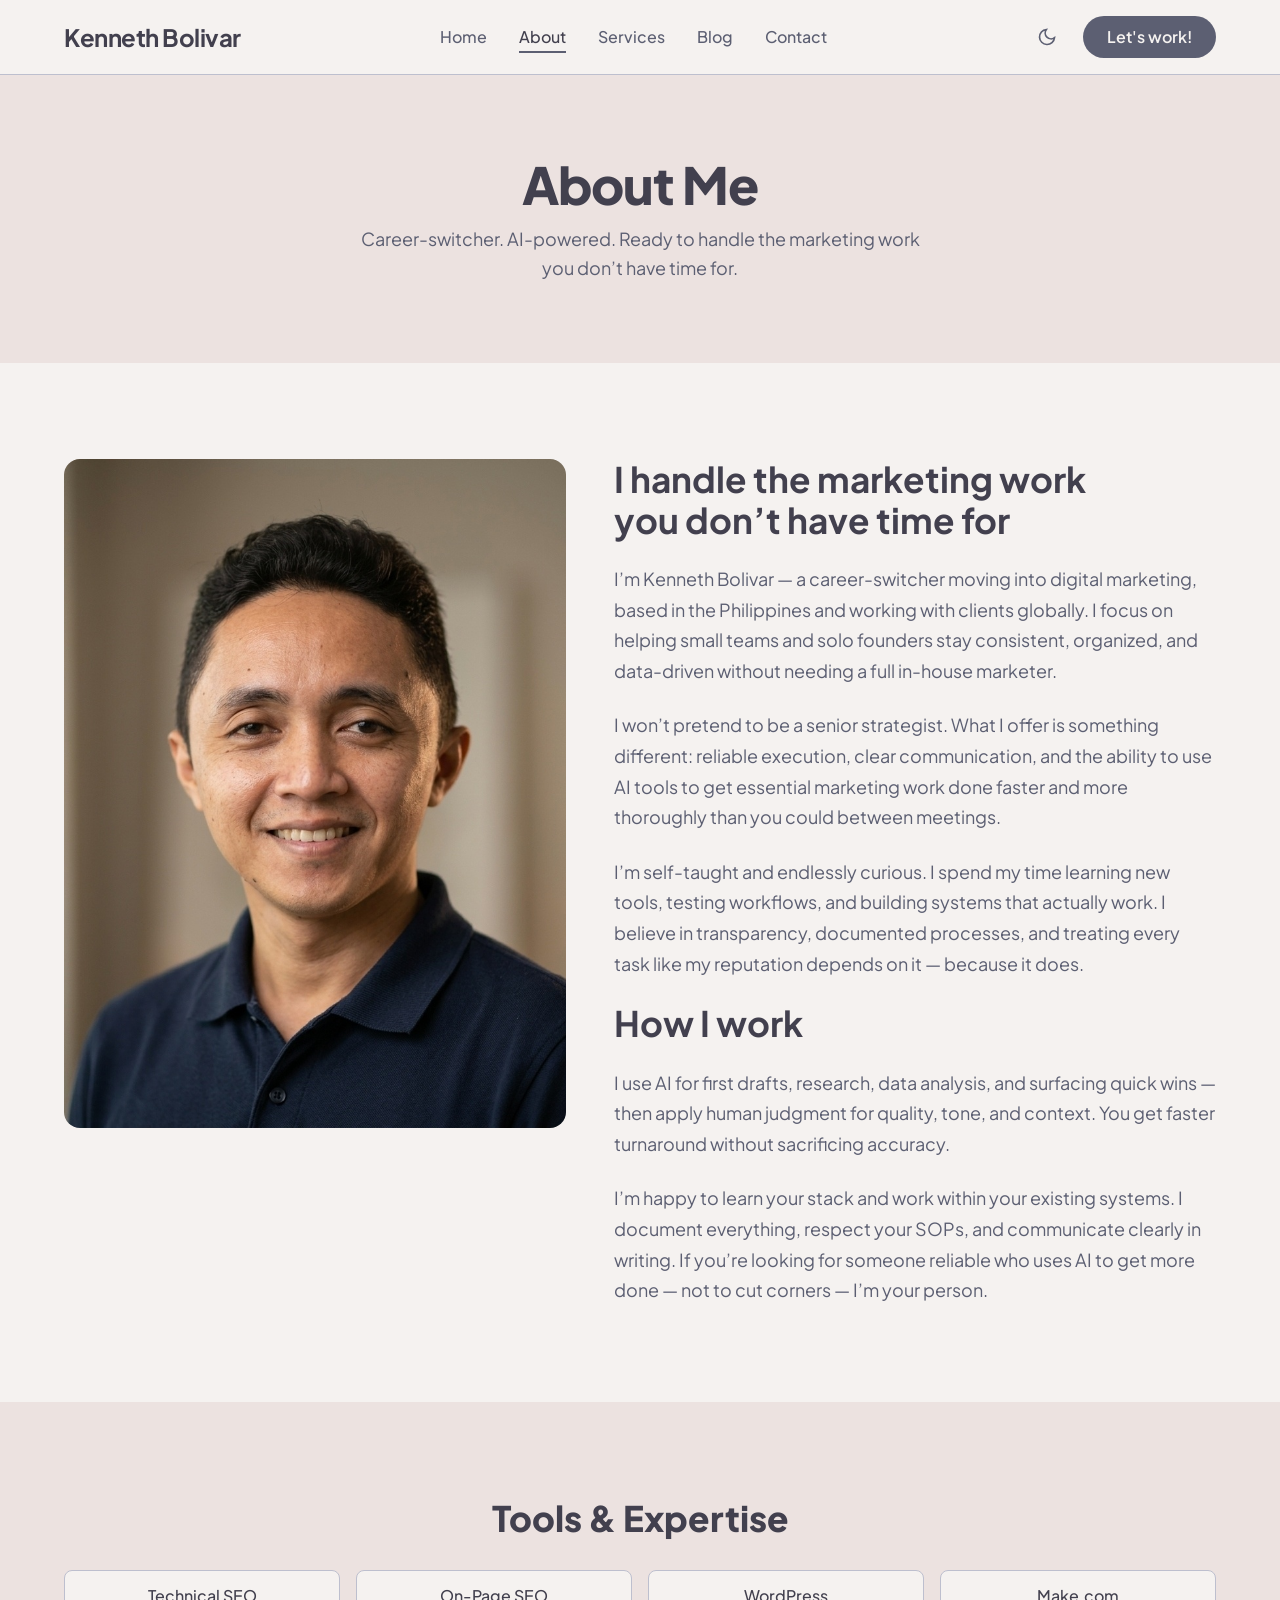
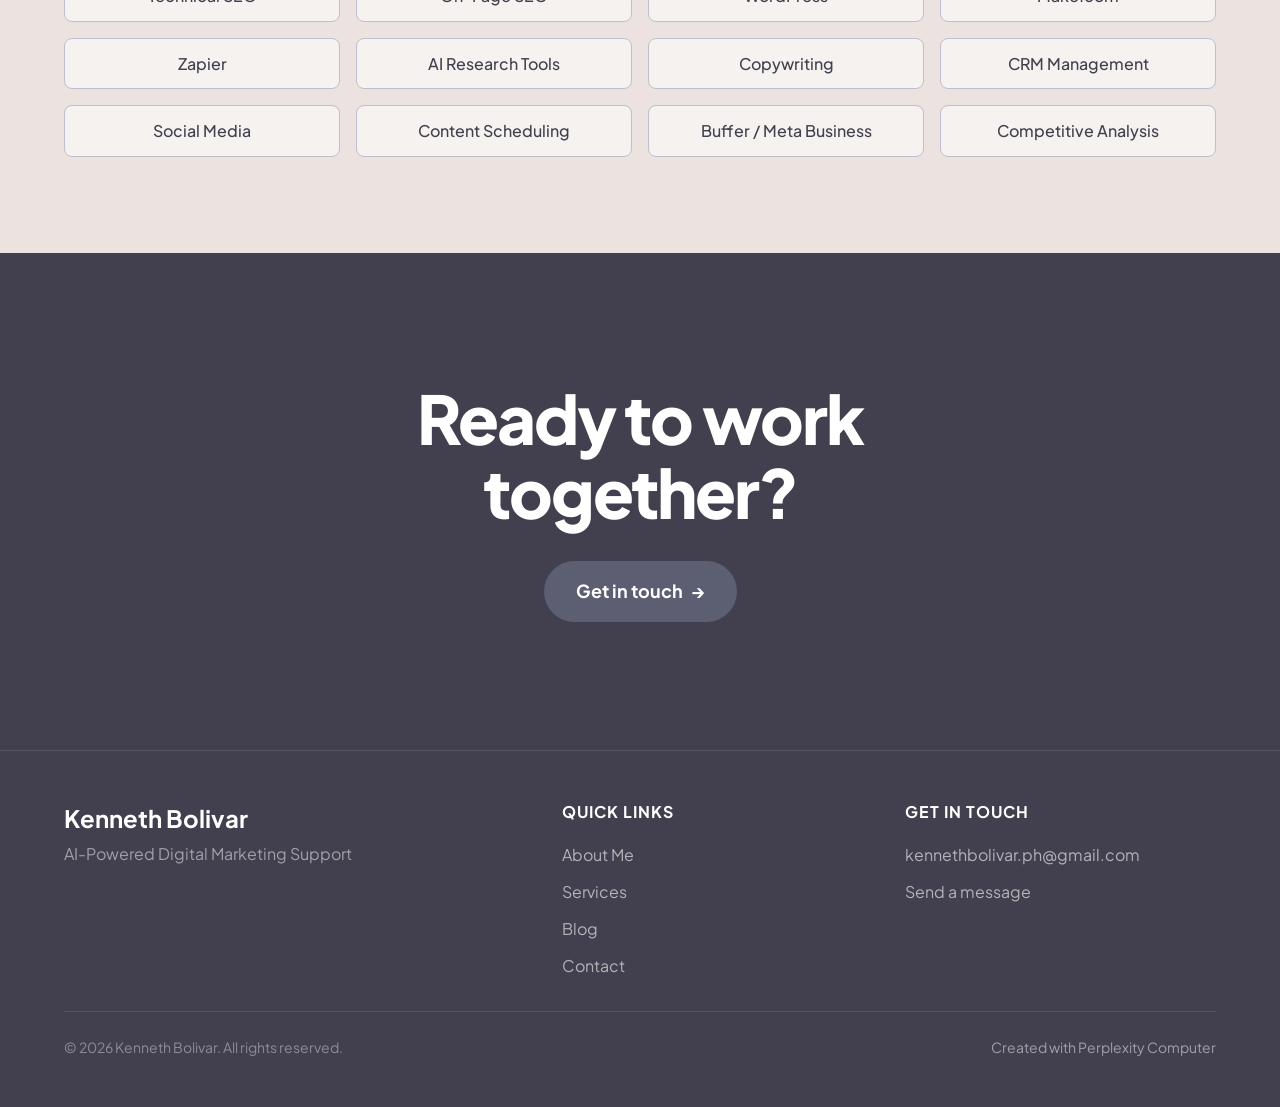
==== commit bee53641: "Clean slate: remove logo, apply Neutral Blue palette, rewrite all content as honest career-switcher," ====
--- a/about.html
+++ b/about.html
@@ -19,7 +19,7 @@
 <meta charset="UTF-8">
 <meta name="viewport" content="width=device-width, initial-scale=1.0">
 <title>About — Kenneth Bolivar</title>
-<meta name="description" content="Learn about Kenneth Bolivar, a digital services professional specializing in SEO, AI automation, and no-code solutions.">
+<meta name="description" content="Kenneth Bolivar is a career-switcher moving into digital marketing, using AI tools to deliver reliable marketing support for small teams and solo founders.">
 
 <link href="https://fonts.googleapis.com/css2?family=Plus+Jakarta+Sans:wght@300;400;500;600;700;800&display=swap" rel="stylesheet">
 <link rel="stylesheet" href="./base.css">
@@ -31,18 +31,13 @@
 <nav class="nav" id="nav">
   <div class="nav__inner">
     <a href="./index.html" class="nav__logo">
-      <svg class="nav__logo-icon" viewBox="0 0 36 36" fill="none" aria-label="Kenneth Bolivar logo">
-        <rect width="36" height="36" rx="8" fill="currentColor" opacity="0.08"/>
-        <path d="M10 10v16M10 18l8-8M10 18l8 8" stroke="var(--color-primary)" stroke-width="2.5" stroke-linecap="round" stroke-linejoin="round"/>
-        <path d="M22 10h4a4 4 0 010 8h-4V10z" stroke="var(--color-primary)" stroke-width="2.5" stroke-linecap="round" stroke-linejoin="round"/>
-        <path d="M22 18h4.5a4 4 0 010 8H22V18z" stroke="var(--color-primary)" stroke-width="2.5" stroke-linecap="round" stroke-linejoin="round"/>
-      </svg>
       <span class="nav__logo-text">Kenneth Bolivar</span>
     </a>
     <ul class="nav__links">
       <li><a href="./index.html" class="nav__link">Home</a></li>
       <li><a href="./about.html" class="nav__link nav__link--active">About</a></li>
       <li><a href="./services.html" class="nav__link">Services</a></li>
+      <li><a href="./blog.html" class="nav__link">Blog</a></li>
       <li><a href="./contact.html" class="nav__link">Contact</a></li>
     </ul>
     <div class="nav__actions">
@@ -61,6 +56,7 @@
   <a href="./index.html" onclick="closeMobile()">Home</a>
   <a href="./about.html" onclick="closeMobile()">About</a>
   <a href="./services.html" onclick="closeMobile()">Services</a>
+  <a href="./blog.html" onclick="closeMobile()">Blog</a>
   <a href="./contact.html" onclick="closeMobile()">Contact</a>
   <a href="./contact.html" class="nav__cta" style="margin-top:1rem" onclick="closeMobile()">Let's work!</a>
 </div>
@@ -69,7 +65,7 @@
 <section class="page-header">
   <div class="container">
     <h1 class="page-header__heading">About Me</h1>
-    <p class="page-header__subtext">Get to know the person behind the strategies and systems.</p>
+    <p class="page-header__subtext">Career-switcher. AI-powered. Ready to handle the marketing work you don’t have time for.</p>
   </div>
 </section>
 
@@ -81,22 +77,22 @@
         <img src="./assets/profile.jpg" alt="Kenneth Bolivar portrait" loading="lazy">
       </div>
       <div class="about-detail__content">
-        <h2>I help businesses get found and scale smarter</h2>
+        <h2>I handle the marketing work you don’t have time for</h2>
         <p>
-          I'm Kenneth Bolivar — a digital services professional based in the Philippines, working with clients across Australia, the US, and globally. I specialize in the intersection of SEO, AI, and automation.
+          I’m Kenneth Bolivar — a career-switcher moving into digital marketing, based in the Philippines and working with clients globally. I focus on helping small teams and solo founders stay consistent, organized, and data-driven without needing a full in-house marketer.
         </p>
         <p>
-          My journey started with technical SEO — digging into page indexing, caching policies, and performance optimization. Over time, I expanded into AI visibility optimization (AEO and GEO), helping businesses get cited in AI-powered search results, and no-code automation using platforms like Make.com and Zapier.
+          I won’t pretend to be a senior strategist. What I offer is something different: reliable execution, clear communication, and the ability to use AI tools to get essential marketing work done faster and more thoroughly than you could between meetings.
         </p>
         <p>
-          I'm self-taught and endlessly curious. I spend my days researching emerging trends, testing new tools, and building systems that deliver real results. I believe in transparency, clean communication, and treating every project like my own business depends on it.
+          I’m self-taught and endlessly curious. I spend my time learning new tools, testing workflows, and building systems that actually work. I believe in transparency, documented processes, and treating every task like my reputation depends on it — because it does.
         </p>
-        <h2>My approach</h2>
+        <h2>How I work</h2>
         <p>
-          Every engagement begins with a deep audit and research phase. I don't do cookie-cutter solutions. I look at your specific situation — your industry, competitors, tech stack, and goals — and build a strategy from there.
+          I use AI for first drafts, research, data analysis, and surfacing quick wins — then apply human judgment for quality, tone, and context. You get faster turnaround without sacrificing accuracy.
         </p>
         <p>
-          I work lean: minimal overhead, maximum impact. You get enterprise-quality thinking at freelancer speed and pricing. I use AI tools extensively in my workflow — not to cut corners, but to deliver more thorough analysis and faster turnaround.
+          I’m happy to learn your stack and work within your existing systems. I document everything, respect your SOPs, and communicate clearly in writing. If you’re looking for someone reliable who uses AI to get more done — not to cut corners — I’m your person.
         </p>
       </div>
     </div>
@@ -109,17 +105,17 @@
     <h2 class="about-skills__heading fade-in">Tools &amp; Expertise</h2>
     <div class="about-skills__grid fade-in">
       <div class="skill-tag">Technical SEO</div>
-      <div class="skill-tag">AEO / GEO</div>
-      <div class="skill-tag">AI Automation</div>
+      <div class="skill-tag">On-Page SEO</div>
+      <div class="skill-tag">WordPress</div>
       <div class="skill-tag">Make.com</div>
       <div class="skill-tag">Zapier</div>
-      <div class="skill-tag">WordPress</div>
-      <div class="skill-tag">Local SEO</div>
-      <div class="skill-tag">Structured Data</div>
-      <div class="skill-tag">Core Web Vitals</div>
-      <div class="skill-tag">Content Strategy</div>
-      <div class="skill-tag">Page Speed</div>
-      <div class="skill-tag">Stripe Integration</div>
+      <div class="skill-tag">AI Research Tools</div>
+      <div class="skill-tag">Copywriting</div>
+      <div class="skill-tag">CRM Management</div>
+      <div class="skill-tag">Social Media</div>
+      <div class="skill-tag">Content Scheduling</div>
+      <div class="skill-tag">Buffer / Meta Business</div>
+      <div class="skill-tag">Competitive Analysis</div>
     </div>
   </div>
 </section>
@@ -142,13 +138,14 @@
     <div class="footer__grid">
       <div>
         <div class="footer__brand-name">Kenneth Bolivar</div>
-        <div class="footer__brand-tagline">Digital Services &amp; SEO Specialist</div>
+        <div class="footer__brand-tagline">AI-Powered Digital Marketing Support</div>
       </div>
       <div>
         <div class="footer__heading">Quick Links</div>
         <ul class="footer__links">
           <li><a href="./about.html">About Me</a></li>
           <li><a href="./services.html">Services</a></li>
+          <li><a href="./blog.html">Blog</a></li>
           <li><a href="./contact.html">Contact</a></li>
         </ul>
       </div>
--- a/style.css
+++ b/style.css
@@ -54,40 +54,40 @@
 
 /* ===== LIGHT MODE (Default) ===== */
 :root, [data-theme="light"] {
-  --color-bg: #ffffff;
-  --color-surface: #f8f9fa;
-  --color-surface-2: #f1f3f5;
-  --color-border: #e0e0e0;
-  --color-text: #1a1a2e;
-  --color-text-muted: #6b7280;
-  --color-text-faint: #9ca3af;
-  --color-text-inverse: #ffffff;
-  --color-primary: #0f766e;
-  --color-primary-hover: #0d5e58;
-  --color-primary-light: #ccfbf1;
-  --color-accent: #2563eb;
-  --color-accent-hover: #1d4ed8;
-  --color-dark: #0f172a;
-  --color-dark-surface: #1e293b;
+  --color-bg: #f5f2f0;
+  --color-surface: #ece2e0;
+  --color-surface-2: #e4d9d7;
+  --color-border: #bdbfce;
+  --color-text: #42404e;
+  --color-text-muted: #5c5f72;
+  --color-text-faint: #8b9cba;
+  --color-text-inverse: #f5f2f0;
+  --color-primary: #5c5f72;
+  --color-primary-hover: #42404e;
+  --color-primary-light: #e4dce0;
+  --color-accent: #8b9cba;
+  --color-accent-hover: #7688a6;
+  --color-dark: #42404e;
+  --color-dark-surface: #4e4c5a;
 }
 
 /* ===== DARK MODE ===== */
 [data-theme="dark"] {
-  --color-bg: #0f172a;
-  --color-surface: #1e293b;
-  --color-surface-2: #334155;
-  --color-border: #475569;
-  --color-text: #e2e8f0;
-  --color-text-muted: #94a3b8;
-  --color-text-faint: #64748b;
-  --color-text-inverse: #0f172a;
-  --color-primary: #2dd4bf;
-  --color-primary-hover: #14b8a6;
-  --color-primary-light: #134e4a;
-  --color-accent: #60a5fa;
-  --color-accent-hover: #3b82f6;
-  --color-dark: #020617;
-  --color-dark-surface: #0f172a;
+  --color-bg: #2e2c38;
+  --color-surface: #3a3846;
+  --color-surface-2: #42404e;
+  --color-border: #5c5f72;
+  --color-text: #ece2e0;
+  --color-text-muted: #bdbfce;
+  --color-text-faint: #8b9cba;
+  --color-text-inverse: #2e2c38;
+  --color-primary: #bdbfce;
+  --color-primary-hover: #ece2e0;
+  --color-primary-light: #4a4858;
+  --color-accent: #8b9cba;
+  --color-accent-hover: #a0b0cc;
+  --color-dark: #232130;
+  --color-dark-surface: #2e2c38;
   --shadow-sm: 0 1px 2px rgba(0,0,0,0.3);
   --shadow-md: 0 4px 12px rgba(0,0,0,0.4);
   --shadow-lg: 0 12px 32px rgba(0,0,0,0.5);
@@ -95,21 +95,21 @@
 
 @media (prefers-color-scheme: dark) {
   :root:not([data-theme]) {
-    --color-bg: #0f172a;
-    --color-surface: #1e293b;
-    --color-surface-2: #334155;
-    --color-border: #475569;
-    --color-text: #e2e8f0;
-    --color-text-muted: #94a3b8;
-    --color-text-faint: #64748b;
-    --color-text-inverse: #0f172a;
-    --color-primary: #2dd4bf;
-    --color-primary-hover: #14b8a6;
-    --color-primary-light: #134e4a;
-    --color-accent: #60a5fa;
-    --color-accent-hover: #3b82f6;
-    --color-dark: #020617;
-    --color-dark-surface: #0f172a;
+    --color-bg: #2e2c38;
+    --color-surface: #3a3846;
+    --color-surface-2: #42404e;
+    --color-border: #5c5f72;
+    --color-text: #ece2e0;
+    --color-text-muted: #bdbfce;
+    --color-text-faint: #8b9cba;
+    --color-text-inverse: #2e2c38;
+    --color-primary: #bdbfce;
+    --color-primary-hover: #ece2e0;
+    --color-primary-light: #4a4858;
+    --color-accent: #8b9cba;
+    --color-accent-hover: #a0b0cc;
+    --color-dark: #232130;
+    --color-dark-surface: #2e2c38;
     --shadow-sm: 0 1px 2px rgba(0,0,0,0.3);
     --shadow-md: 0 4px 12px rgba(0,0,0,0.4);
     --shadow-lg: 0 12px 32px rgba(0,0,0,0.5);
@@ -1196,6 +1196,278 @@
   }
 }
 
+/* ===== BLOG INDEX ===== */
+.blog-grid {
+  padding-block: clamp(var(--space-12), 8vw, var(--space-24));
+}
+.blog-grid__cards {
+  display: grid;
+  grid-template-columns: repeat(3, 1fr);
+  gap: var(--space-6);
+}
+.blog-card {
+  background: var(--color-surface);
+  border: 1px solid var(--color-border);
+  border-radius: var(--radius-lg);
+  overflow: hidden;
+  transition: transform var(--transition-interactive), box-shadow var(--transition-interactive);
+  text-decoration: none;
+  color: inherit;
+  display: flex;
+  flex-direction: column;
+}
+.blog-card:hover {
+  transform: translateY(-4px);
+  box-shadow: var(--shadow-lg);
+  color: inherit;
+}
+.blog-card__image {
+  width: 100%;
+  aspect-ratio: 16 / 9;
+  object-fit: cover;
+  background: var(--color-surface-2);
+}
+.blog-card__body {
+  padding: var(--space-5);
+  display: flex;
+  flex-direction: column;
+  gap: var(--space-2);
+  flex: 1;
+}
+.blog-card__category {
+  font-size: var(--text-xs);
+  font-weight: 600;
+  text-transform: uppercase;
+  letter-spacing: 0.06em;
+  color: var(--color-primary);
+}
+.blog-card__title {
+  font-family: var(--font-display);
+  font-size: var(--text-lg);
+  font-weight: 700;
+  color: var(--color-text);
+  line-height: 1.3;
+}
+.blog-card__excerpt {
+  font-size: var(--text-sm);
+  color: var(--color-text-muted);
+  line-height: 1.6;
+  flex: 1;
+}
+.blog-card__meta {
+  display: flex;
+  align-items: center;
+  gap: var(--space-3);
+  font-size: var(--text-xs);
+  color: var(--color-text-faint);
+  margin-top: var(--space-2);
+  padding-top: var(--space-3);
+  border-top: 1px solid var(--color-border);
+}
+.blog-card__meta svg {
+  width: 14px;
+  height: 14px;
+  flex-shrink: 0;
+}
+
+@media (max-width: 768px) {
+  .blog-grid__cards {
+    grid-template-columns: 1fr;
+  }
+}
+
+/* ===== BLOG ARTICLE ===== */
+.article {
+  padding-block: clamp(var(--space-12), 8vw, var(--space-24));
+}
+.article__container {
+  max-width: var(--content-narrow);
+  margin-inline: auto;
+  padding-inline: var(--space-6);
+}
+.article__back {
+  display: inline-flex;
+  align-items: center;
+  gap: var(--space-2);
+  font-size: var(--text-sm);
+  font-weight: 500;
+  color: var(--color-text-muted);
+  text-decoration: none;
+  margin-bottom: var(--space-6);
+  transition: color var(--transition-interactive);
+}
+.article__back:hover {
+  color: var(--color-primary);
+}
+.article__category {
+  font-size: var(--text-xs);
+  font-weight: 600;
+  text-transform: uppercase;
+  letter-spacing: 0.06em;
+  color: var(--color-primary);
+  margin-bottom: var(--space-3);
+}
+.article__title {
+  font-family: var(--font-display);
+  font-size: var(--text-2xl);
+  font-weight: 800;
+  letter-spacing: -0.02em;
+  color: var(--color-text);
+  margin-bottom: var(--space-4);
+  line-height: 1.1;
+}
+.article__meta {
+  display: flex;
+  align-items: center;
+  gap: var(--space-4);
+  font-size: var(--text-sm);
+  color: var(--color-text-muted);
+  margin-bottom: var(--space-8);
+  padding-bottom: var(--space-6);
+  border-bottom: 1px solid var(--color-border);
+}
+.article__meta span {
+  display: flex;
+  align-items: center;
+  gap: var(--space-1);
+}
+.article__meta svg {
+  width: 16px;
+  height: 16px;
+}
+.article__content {
+  font-size: var(--text-base);
+  line-height: 1.75;
+  color: var(--color-text);
+}
+.article__content h2 {
+  font-family: var(--font-display);
+  font-size: var(--text-xl);
+  font-weight: 700;
+  margin-top: var(--space-10);
+  margin-bottom: var(--space-4);
+  color: var(--color-text);
+}
+.article__content h3 {
+  font-size: var(--text-lg);
+  font-weight: 600;
+  margin-top: var(--space-8);
+  margin-bottom: var(--space-3);
+  color: var(--color-text);
+}
+.article__content p {
+  margin-bottom: var(--space-4);
+  color: var(--color-text-muted);
+  max-width: none;
+}
+.article__content ul,
+.article__content ol {
+  margin-bottom: var(--space-4);
+  padding-left: var(--space-6);
+}
+.article__content li {
+  margin-bottom: var(--space-2);
+  color: var(--color-text-muted);
+  max-width: none;
+}
+.article__content blockquote {
+  border-left: 3px solid var(--color-primary);
+  padding-left: var(--space-5);
+  margin-block: var(--space-6);
+  font-style: italic;
+  color: var(--color-text-muted);
+}
+.article__content strong {
+  color: var(--color-text);
+  font-weight: 600;
+}
+.article__content code {
+  background: var(--color-surface);
+  padding: 2px 6px;
+  border-radius: var(--radius-sm);
+  font-size: 0.9em;
+}
+
+/* Article CTA */
+.article__cta {
+  margin-top: var(--space-12);
+  padding: var(--space-8);
+  background: var(--color-surface);
+  border: 1px solid var(--color-border);
+  border-radius: var(--radius-xl);
+  text-align: center;
+}
+.article__cta h3 {
+  font-family: var(--font-display);
+  font-size: var(--text-lg);
+  font-weight: 700;
+  margin-bottom: var(--space-2);
+  color: var(--color-text);
+}
+.article__cta p {
+  font-size: var(--text-sm);
+  color: var(--color-text-muted);
+  margin-bottom: var(--space-4);
+  max-width: none;
+}
+.article__cta-btn {
+  display: inline-flex;
+  align-items: center;
+  gap: var(--space-2);
+  padding: var(--space-2) var(--space-6);
+  background: var(--color-primary);
+  color: var(--color-text-inverse);
+  font-size: var(--text-sm);
+  font-weight: 600;
+  border-radius: var(--radius-full);
+  text-decoration: none;
+  transition: background var(--transition-interactive), transform var(--transition-interactive);
+}
+.article__cta-btn:hover {
+  background: var(--color-primary-hover);
+  color: var(--color-text-inverse);
+  transform: translateY(-1px);
+}
+
+/* Homepage blog preview */
+.blog-preview {
+  padding-block: clamp(var(--space-12), 8vw, var(--space-24));
+  background: var(--color-surface);
+}
+.blog-preview__header {
+  display: flex;
+  align-items: center;
+  justify-content: space-between;
+  margin-bottom: var(--space-8);
+}
+.blog-preview__heading {
+  font-family: var(--font-display);
+  font-size: var(--text-2xl);
+  font-weight: 800;
+  letter-spacing: -0.02em;
+  color: var(--color-text);
+}
+.blog-preview__link {
+  font-size: var(--text-sm);
+  font-weight: 600;
+  color: var(--color-primary);
+  text-decoration: none;
+  display: flex;
+  align-items: center;
+  gap: var(--space-1);
+}
+.blog-preview__link:hover {
+  gap: var(--space-2);
+}
+
+@media (max-width: 768px) {
+  .blog-preview__header {
+    flex-direction: column;
+    align-items: flex-start;
+    gap: var(--space-3);
+  }
+}
+
 /* ===== SCROLL REVEAL ===== */
 .fade-in {
   opacity: 1;
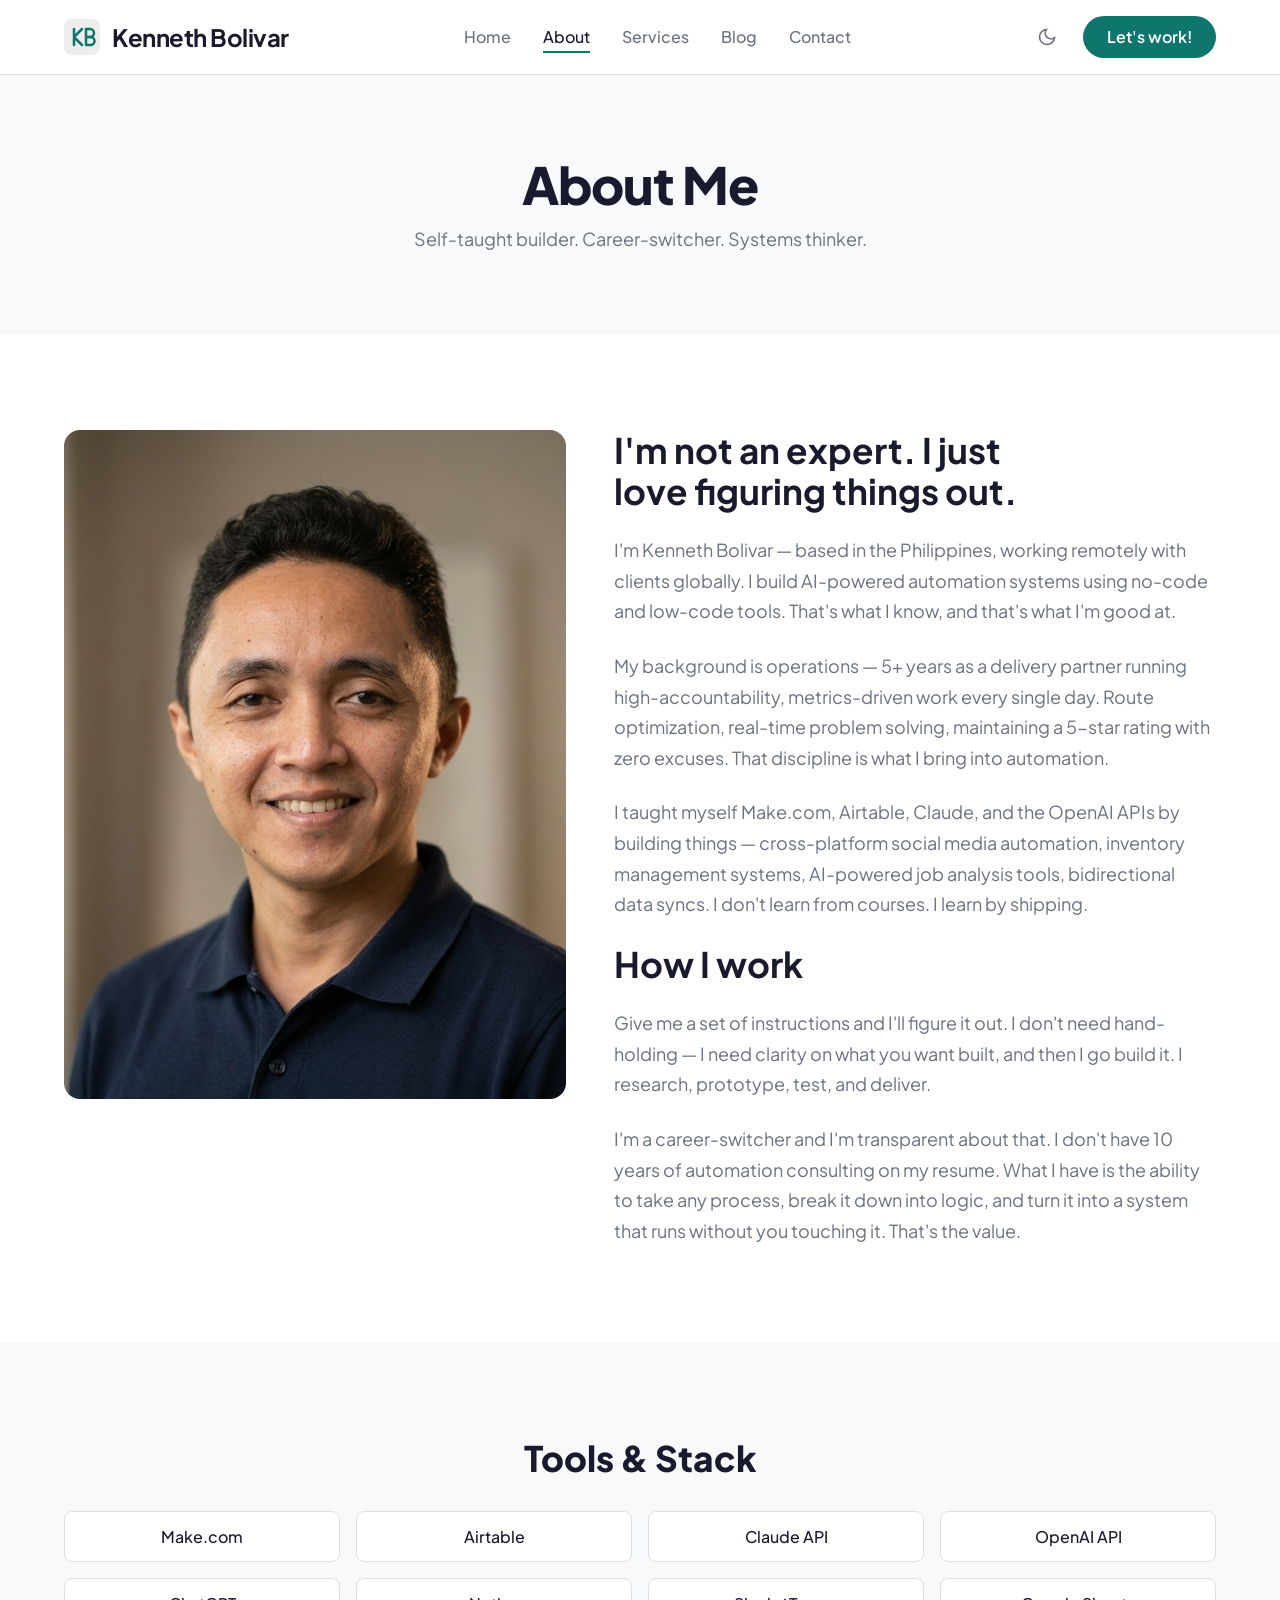
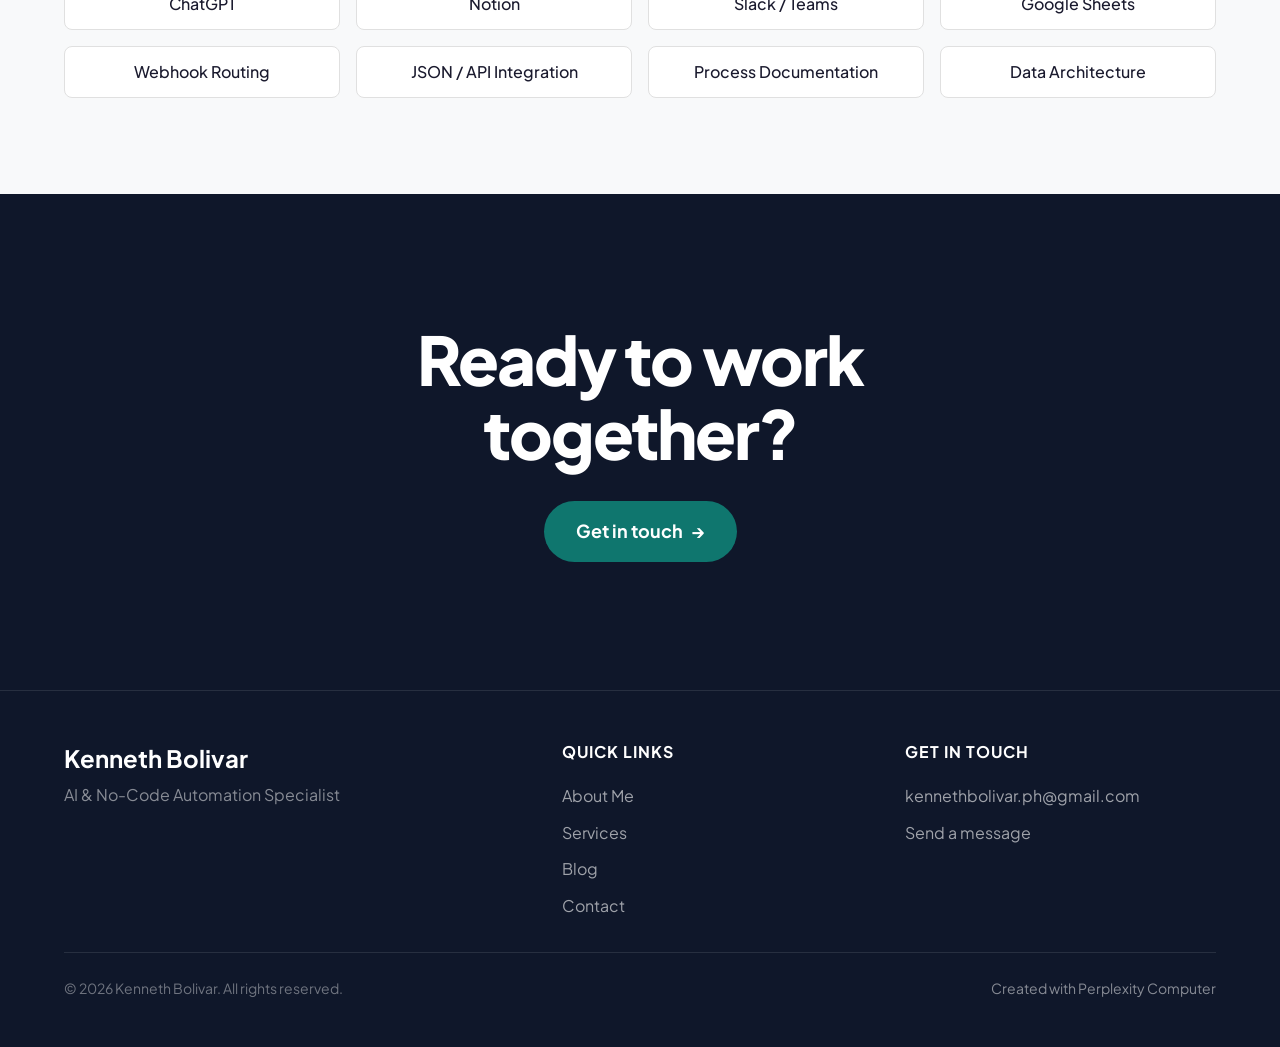
==== commit d2bf5d96: "Reposition: AI Automation Specialist - Rebrand from 'Digital Marketing Support' to 'AI & No-Code Aut" ====
--- a/about.html
+++ b/about.html
@@ -19,7 +19,7 @@
 <meta charset="UTF-8">
 <meta name="viewport" content="width=device-width, initial-scale=1.0">
 <title>About — Kenneth Bolivar</title>
-<meta name="description" content="Kenneth Bolivar is a career-switcher moving into digital marketing, using AI tools to deliver reliable marketing support for small teams and solo founders.">
+<meta name="description" content="Kenneth Bolivar — self-taught AI automation builder. Make.com, Airtable, Claude, OpenAI APIs. Career-switcher who ships working systems.">
 
 <link href="https://fonts.googleapis.com/css2?family=Plus+Jakarta+Sans:wght@300;400;500;600;700;800&display=swap" rel="stylesheet">
 <link rel="stylesheet" href="./base.css">
@@ -31,6 +31,12 @@
 <nav class="nav" id="nav">
   <div class="nav__inner">
     <a href="./index.html" class="nav__logo">
+      <svg class="nav__logo-icon" viewBox="0 0 36 36" fill="none" aria-label="Kenneth Bolivar logo">
+        <rect width="36" height="36" rx="8" fill="currentColor" opacity="0.08"/>
+        <path d="M10 10v16M10 18l8-8M10 18l8 8" stroke="var(--color-primary)" stroke-width="2.5" stroke-linecap="round" stroke-linejoin="round"/>
+        <path d="M22 10h4a4 4 0 010 8h-4V10z" stroke="var(--color-primary)" stroke-width="2.5" stroke-linecap="round" stroke-linejoin="round"/>
+        <path d="M22 18h4.5a4 4 0 010 8H22V18z" stroke="var(--color-primary)" stroke-width="2.5" stroke-linecap="round" stroke-linejoin="round"/>
+      </svg>
       <span class="nav__logo-text">Kenneth Bolivar</span>
     </a>
     <ul class="nav__links">
@@ -65,7 +71,7 @@
 <section class="page-header">
   <div class="container">
     <h1 class="page-header__heading">About Me</h1>
-    <p class="page-header__subtext">Career-switcher. AI-powered. Ready to handle the marketing work you don’t have time for.</p>
+    <p class="page-header__subtext">Self-taught builder. Career-switcher. Systems thinker.</p>
   </div>
 </section>
 
@@ -77,22 +83,22 @@
         <img src="./assets/profile.jpg" alt="Kenneth Bolivar portrait" loading="lazy">
       </div>
       <div class="about-detail__content">
-        <h2>I handle the marketing work you don’t have time for</h2>
+        <h2>I'm not an expert. I just love figuring things out.</h2>
         <p>
-          I’m Kenneth Bolivar — a career-switcher moving into digital marketing, based in the Philippines and working with clients globally. I focus on helping small teams and solo founders stay consistent, organized, and data-driven without needing a full in-house marketer.
+          I'm Kenneth Bolivar — based in the Philippines, working remotely with clients globally. I build AI-powered automation systems using no-code and low-code tools. That's what I know, and that's what I'm good at.
         </p>
         <p>
-          I won’t pretend to be a senior strategist. What I offer is something different: reliable execution, clear communication, and the ability to use AI tools to get essential marketing work done faster and more thoroughly than you could between meetings.
+          My background is operations — 5+ years as a delivery partner running high-accountability, metrics-driven work every single day. Route optimization, real-time problem solving, maintaining a 5-star rating with zero excuses. That discipline is what I bring into automation.
         </p>
         <p>
-          I’m self-taught and endlessly curious. I spend my time learning new tools, testing workflows, and building systems that actually work. I believe in transparency, documented processes, and treating every task like my reputation depends on it — because it does.
+          I taught myself Make.com, Airtable, Claude, and the OpenAI APIs by building things — cross-platform social media automation, inventory management systems, AI-powered job analysis tools, bidirectional data syncs. I don't learn from courses. I learn by shipping.
         </p>
         <h2>How I work</h2>
         <p>
-          I use AI for first drafts, research, data analysis, and surfacing quick wins — then apply human judgment for quality, tone, and context. You get faster turnaround without sacrificing accuracy.
+          Give me a set of instructions and I'll figure it out. I don't need hand-holding — I need clarity on what you want built, and then I go build it. I research, prototype, test, and deliver.
         </p>
         <p>
-          I’m happy to learn your stack and work within your existing systems. I document everything, respect your SOPs, and communicate clearly in writing. If you’re looking for someone reliable who uses AI to get more done — not to cut corners — I’m your person.
+          I'm a career-switcher and I'm transparent about that. I don't have 10 years of automation consulting on my resume. What I have is the ability to take any process, break it down into logic, and turn it into a system that runs without you touching it. That's the value.
         </p>
       </div>
     </div>
@@ -102,20 +108,20 @@
 <!-- ===== SKILLS ===== -->
 <section class="about-skills">
   <div class="container">
-    <h2 class="about-skills__heading fade-in">Tools &amp; Expertise</h2>
+    <h2 class="about-skills__heading fade-in">Tools &amp; Stack</h2>
     <div class="about-skills__grid fade-in">
-      <div class="skill-tag">Technical SEO</div>
-      <div class="skill-tag">On-Page SEO</div>
-      <div class="skill-tag">WordPress</div>
       <div class="skill-tag">Make.com</div>
-      <div class="skill-tag">Zapier</div>
-      <div class="skill-tag">AI Research Tools</div>
-      <div class="skill-tag">Copywriting</div>
-      <div class="skill-tag">CRM Management</div>
-      <div class="skill-tag">Social Media</div>
-      <div class="skill-tag">Content Scheduling</div>
-      <div class="skill-tag">Buffer / Meta Business</div>
-      <div class="skill-tag">Competitive Analysis</div>
+      <div class="skill-tag">Airtable</div>
+      <div class="skill-tag">Claude API</div>
+      <div class="skill-tag">OpenAI API</div>
+      <div class="skill-tag">ChatGPT</div>
+      <div class="skill-tag">Notion</div>
+      <div class="skill-tag">Slack / Teams</div>
+      <div class="skill-tag">Google Sheets</div>
+      <div class="skill-tag">Webhook Routing</div>
+      <div class="skill-tag">JSON / API Integration</div>
+      <div class="skill-tag">Process Documentation</div>
+      <div class="skill-tag">Data Architecture</div>
     </div>
   </div>
 </section>
@@ -138,7 +144,7 @@
     <div class="footer__grid">
       <div>
         <div class="footer__brand-name">Kenneth Bolivar</div>
-        <div class="footer__brand-tagline">AI-Powered Digital Marketing Support</div>
+        <div class="footer__brand-tagline">AI &amp; No-Code Automation Specialist</div>
       </div>
       <div>
         <div class="footer__heading">Quick Links</div>
--- a/style.css
+++ b/style.css
@@ -54,40 +54,40 @@
 
 /* ===== LIGHT MODE (Default) ===== */
 :root, [data-theme="light"] {
-  --color-bg: #f5f2f0;
-  --color-surface: #ece2e0;
-  --color-surface-2: #e4d9d7;
-  --color-border: #bdbfce;
-  --color-text: #42404e;
-  --color-text-muted: #5c5f72;
-  --color-text-faint: #8b9cba;
-  --color-text-inverse: #f5f2f0;
-  --color-primary: #5c5f72;
-  --color-primary-hover: #42404e;
-  --color-primary-light: #e4dce0;
-  --color-accent: #8b9cba;
-  --color-accent-hover: #7688a6;
-  --color-dark: #42404e;
-  --color-dark-surface: #4e4c5a;
+  --color-bg: #ffffff;
+  --color-surface: #f8f9fa;
+  --color-surface-2: #f1f3f5;
+  --color-border: #e0e0e0;
+  --color-text: #1a1a2e;
+  --color-text-muted: #6b7280;
+  --color-text-faint: #9ca3af;
+  --color-text-inverse: #ffffff;
+  --color-primary: #0f766e;
+  --color-primary-hover: #0d5e58;
+  --color-primary-light: #ccfbf1;
+  --color-accent: #2563eb;
+  --color-accent-hover: #1d4ed8;
+  --color-dark: #0f172a;
+  --color-dark-surface: #1e293b;
 }
 
 /* ===== DARK MODE ===== */
 [data-theme="dark"] {
-  --color-bg: #2e2c38;
-  --color-surface: #3a3846;
-  --color-surface-2: #42404e;
-  --color-border: #5c5f72;
-  --color-text: #ece2e0;
-  --color-text-muted: #bdbfce;
-  --color-text-faint: #8b9cba;
-  --color-text-inverse: #2e2c38;
-  --color-primary: #bdbfce;
-  --color-primary-hover: #ece2e0;
-  --color-primary-light: #4a4858;
-  --color-accent: #8b9cba;
-  --color-accent-hover: #a0b0cc;
-  --color-dark: #232130;
-  --color-dark-surface: #2e2c38;
+  --color-bg: #0f172a;
+  --color-surface: #1e293b;
+  --color-surface-2: #334155;
+  --color-border: #475569;
+  --color-text: #e2e8f0;
+  --color-text-muted: #94a3b8;
+  --color-text-faint: #64748b;
+  --color-text-inverse: #0f172a;
+  --color-primary: #2dd4bf;
+  --color-primary-hover: #14b8a6;
+  --color-primary-light: #134e4a;
+  --color-accent: #60a5fa;
+  --color-accent-hover: #3b82f6;
+  --color-dark: #020617;
+  --color-dark-surface: #0f172a;
   --shadow-sm: 0 1px 2px rgba(0,0,0,0.3);
   --shadow-md: 0 4px 12px rgba(0,0,0,0.4);
   --shadow-lg: 0 12px 32px rgba(0,0,0,0.5);
@@ -95,21 +95,21 @@
 
 @media (prefers-color-scheme: dark) {
   :root:not([data-theme]) {
-    --color-bg: #2e2c38;
-    --color-surface: #3a3846;
-    --color-surface-2: #42404e;
-    --color-border: #5c5f72;
-    --color-text: #ece2e0;
-    --color-text-muted: #bdbfce;
-    --color-text-faint: #8b9cba;
-    --color-text-inverse: #2e2c38;
-    --color-primary: #bdbfce;
-    --color-primary-hover: #ece2e0;
-    --color-primary-light: #4a4858;
-    --color-accent: #8b9cba;
-    --color-accent-hover: #a0b0cc;
-    --color-dark: #232130;
-    --color-dark-surface: #2e2c38;
+    --color-bg: #0f172a;
+    --color-surface: #1e293b;
+    --color-surface-2: #334155;
+    --color-border: #475569;
+    --color-text: #e2e8f0;
+    --color-text-muted: #94a3b8;
+    --color-text-faint: #64748b;
+    --color-text-inverse: #0f172a;
+    --color-primary: #2dd4bf;
+    --color-primary-hover: #14b8a6;
+    --color-primary-light: #134e4a;
+    --color-accent: #60a5fa;
+    --color-accent-hover: #3b82f6;
+    --color-dark: #020617;
+    --color-dark-surface: #0f172a;
     --shadow-sm: 0 1px 2px rgba(0,0,0,0.3);
     --shadow-md: 0 4px 12px rgba(0,0,0,0.4);
     --shadow-lg: 0 12px 32px rgba(0,0,0,0.5);
@@ -1196,278 +1196,6 @@
   }
 }
 
-/* ===== BLOG INDEX ===== */
-.blog-grid {
-  padding-block: clamp(var(--space-12), 8vw, var(--space-24));
-}
-.blog-grid__cards {
-  display: grid;
-  grid-template-columns: repeat(3, 1fr);
-  gap: var(--space-6);
-}
-.blog-card {
-  background: var(--color-surface);
-  border: 1px solid var(--color-border);
-  border-radius: var(--radius-lg);
-  overflow: hidden;
-  transition: transform var(--transition-interactive), box-shadow var(--transition-interactive);
-  text-decoration: none;
-  color: inherit;
-  display: flex;
-  flex-direction: column;
-}
-.blog-card:hover {
-  transform: translateY(-4px);
-  box-shadow: var(--shadow-lg);
-  color: inherit;
-}
-.blog-card__image {
-  width: 100%;
-  aspect-ratio: 16 / 9;
-  object-fit: cover;
-  background: var(--color-surface-2);
-}
-.blog-card__body {
-  padding: var(--space-5);
-  display: flex;
-  flex-direction: column;
-  gap: var(--space-2);
-  flex: 1;
-}
-.blog-card__category {
-  font-size: var(--text-xs);
-  font-weight: 600;
-  text-transform: uppercase;
-  letter-spacing: 0.06em;
-  color: var(--color-primary);
-}
-.blog-card__title {
-  font-family: var(--font-display);
-  font-size: var(--text-lg);
-  font-weight: 700;
-  color: var(--color-text);
-  line-height: 1.3;
-}
-.blog-card__excerpt {
-  font-size: var(--text-sm);
-  color: var(--color-text-muted);
-  line-height: 1.6;
-  flex: 1;
-}
-.blog-card__meta {
-  display: flex;
-  align-items: center;
-  gap: var(--space-3);
-  font-size: var(--text-xs);
-  color: var(--color-text-faint);
-  margin-top: var(--space-2);
-  padding-top: var(--space-3);
-  border-top: 1px solid var(--color-border);
-}
-.blog-card__meta svg {
-  width: 14px;
-  height: 14px;
-  flex-shrink: 0;
-}
-
-@media (max-width: 768px) {
-  .blog-grid__cards {
-    grid-template-columns: 1fr;
-  }
-}
-
-/* ===== BLOG ARTICLE ===== */
-.article {
-  padding-block: clamp(var(--space-12), 8vw, var(--space-24));
-}
-.article__container {
-  max-width: var(--content-narrow);
-  margin-inline: auto;
-  padding-inline: var(--space-6);
-}
-.article__back {
-  display: inline-flex;
-  align-items: center;
-  gap: var(--space-2);
-  font-size: var(--text-sm);
-  font-weight: 500;
-  color: var(--color-text-muted);
-  text-decoration: none;
-  margin-bottom: var(--space-6);
-  transition: color var(--transition-interactive);
-}
-.article__back:hover {
-  color: var(--color-primary);
-}
-.article__category {
-  font-size: var(--text-xs);
-  font-weight: 600;
-  text-transform: uppercase;
-  letter-spacing: 0.06em;
-  color: var(--color-primary);
-  margin-bottom: var(--space-3);
-}
-.article__title {
-  font-family: var(--font-display);
-  font-size: var(--text-2xl);
-  font-weight: 800;
-  letter-spacing: -0.02em;
-  color: var(--color-text);
-  margin-bottom: var(--space-4);
-  line-height: 1.1;
-}
-.article__meta {
-  display: flex;
-  align-items: center;
-  gap: var(--space-4);
-  font-size: var(--text-sm);
-  color: var(--color-text-muted);
-  margin-bottom: var(--space-8);
-  padding-bottom: var(--space-6);
-  border-bottom: 1px solid var(--color-border);
-}
-.article__meta span {
-  display: flex;
-  align-items: center;
-  gap: var(--space-1);
-}
-.article__meta svg {
-  width: 16px;
-  height: 16px;
-}
-.article__content {
-  font-size: var(--text-base);
-  line-height: 1.75;
-  color: var(--color-text);
-}
-.article__content h2 {
-  font-family: var(--font-display);
-  font-size: var(--text-xl);
-  font-weight: 700;
-  margin-top: var(--space-10);
-  margin-bottom: var(--space-4);
-  color: var(--color-text);
-}
-.article__content h3 {
-  font-size: var(--text-lg);
-  font-weight: 600;
-  margin-top: var(--space-8);
-  margin-bottom: var(--space-3);
-  color: var(--color-text);
-}
-.article__content p {
-  margin-bottom: var(--space-4);
-  color: var(--color-text-muted);
-  max-width: none;
-}
-.article__content ul,
-.article__content ol {
-  margin-bottom: var(--space-4);
-  padding-left: var(--space-6);
-}
-.article__content li {
-  margin-bottom: var(--space-2);
-  color: var(--color-text-muted);
-  max-width: none;
-}
-.article__content blockquote {
-  border-left: 3px solid var(--color-primary);
-  padding-left: var(--space-5);
-  margin-block: var(--space-6);
-  font-style: italic;
-  color: var(--color-text-muted);
-}
-.article__content strong {
-  color: var(--color-text);
-  font-weight: 600;
-}
-.article__content code {
-  background: var(--color-surface);
-  padding: 2px 6px;
-  border-radius: var(--radius-sm);
-  font-size: 0.9em;
-}
-
-/* Article CTA */
-.article__cta {
-  margin-top: var(--space-12);
-  padding: var(--space-8);
-  background: var(--color-surface);
-  border: 1px solid var(--color-border);
-  border-radius: var(--radius-xl);
-  text-align: center;
-}
-.article__cta h3 {
-  font-family: var(--font-display);
-  font-size: var(--text-lg);
-  font-weight: 700;
-  margin-bottom: var(--space-2);
-  color: var(--color-text);
-}
-.article__cta p {
-  font-size: var(--text-sm);
-  color: var(--color-text-muted);
-  margin-bottom: var(--space-4);
-  max-width: none;
-}
-.article__cta-btn {
-  display: inline-flex;
-  align-items: center;
-  gap: var(--space-2);
-  padding: var(--space-2) var(--space-6);
-  background: var(--color-primary);
-  color: var(--color-text-inverse);
-  font-size: var(--text-sm);
-  font-weight: 600;
-  border-radius: var(--radius-full);
-  text-decoration: none;
-  transition: background var(--transition-interactive), transform var(--transition-interactive);
-}
-.article__cta-btn:hover {
-  background: var(--color-primary-hover);
-  color: var(--color-text-inverse);
-  transform: translateY(-1px);
-}
-
-/* Homepage blog preview */
-.blog-preview {
-  padding-block: clamp(var(--space-12), 8vw, var(--space-24));
-  background: var(--color-surface);
-}
-.blog-preview__header {
-  display: flex;
-  align-items: center;
-  justify-content: space-between;
-  margin-bottom: var(--space-8);
-}
-.blog-preview__heading {
-  font-family: var(--font-display);
-  font-size: var(--text-2xl);
-  font-weight: 800;
-  letter-spacing: -0.02em;
-  color: var(--color-text);
-}
-.blog-preview__link {
-  font-size: var(--text-sm);
-  font-weight: 600;
-  color: var(--color-primary);
-  text-decoration: none;
-  display: flex;
-  align-items: center;
-  gap: var(--space-1);
-}
-.blog-preview__link:hover {
-  gap: var(--space-2);
-}
-
-@media (max-width: 768px) {
-  .blog-preview__header {
-    flex-direction: column;
-    align-items: flex-start;
-    gap: var(--space-3);
-  }
-}
-
 /* ===== SCROLL REVEAL ===== */
 .fade-in {
   opacity: 1;
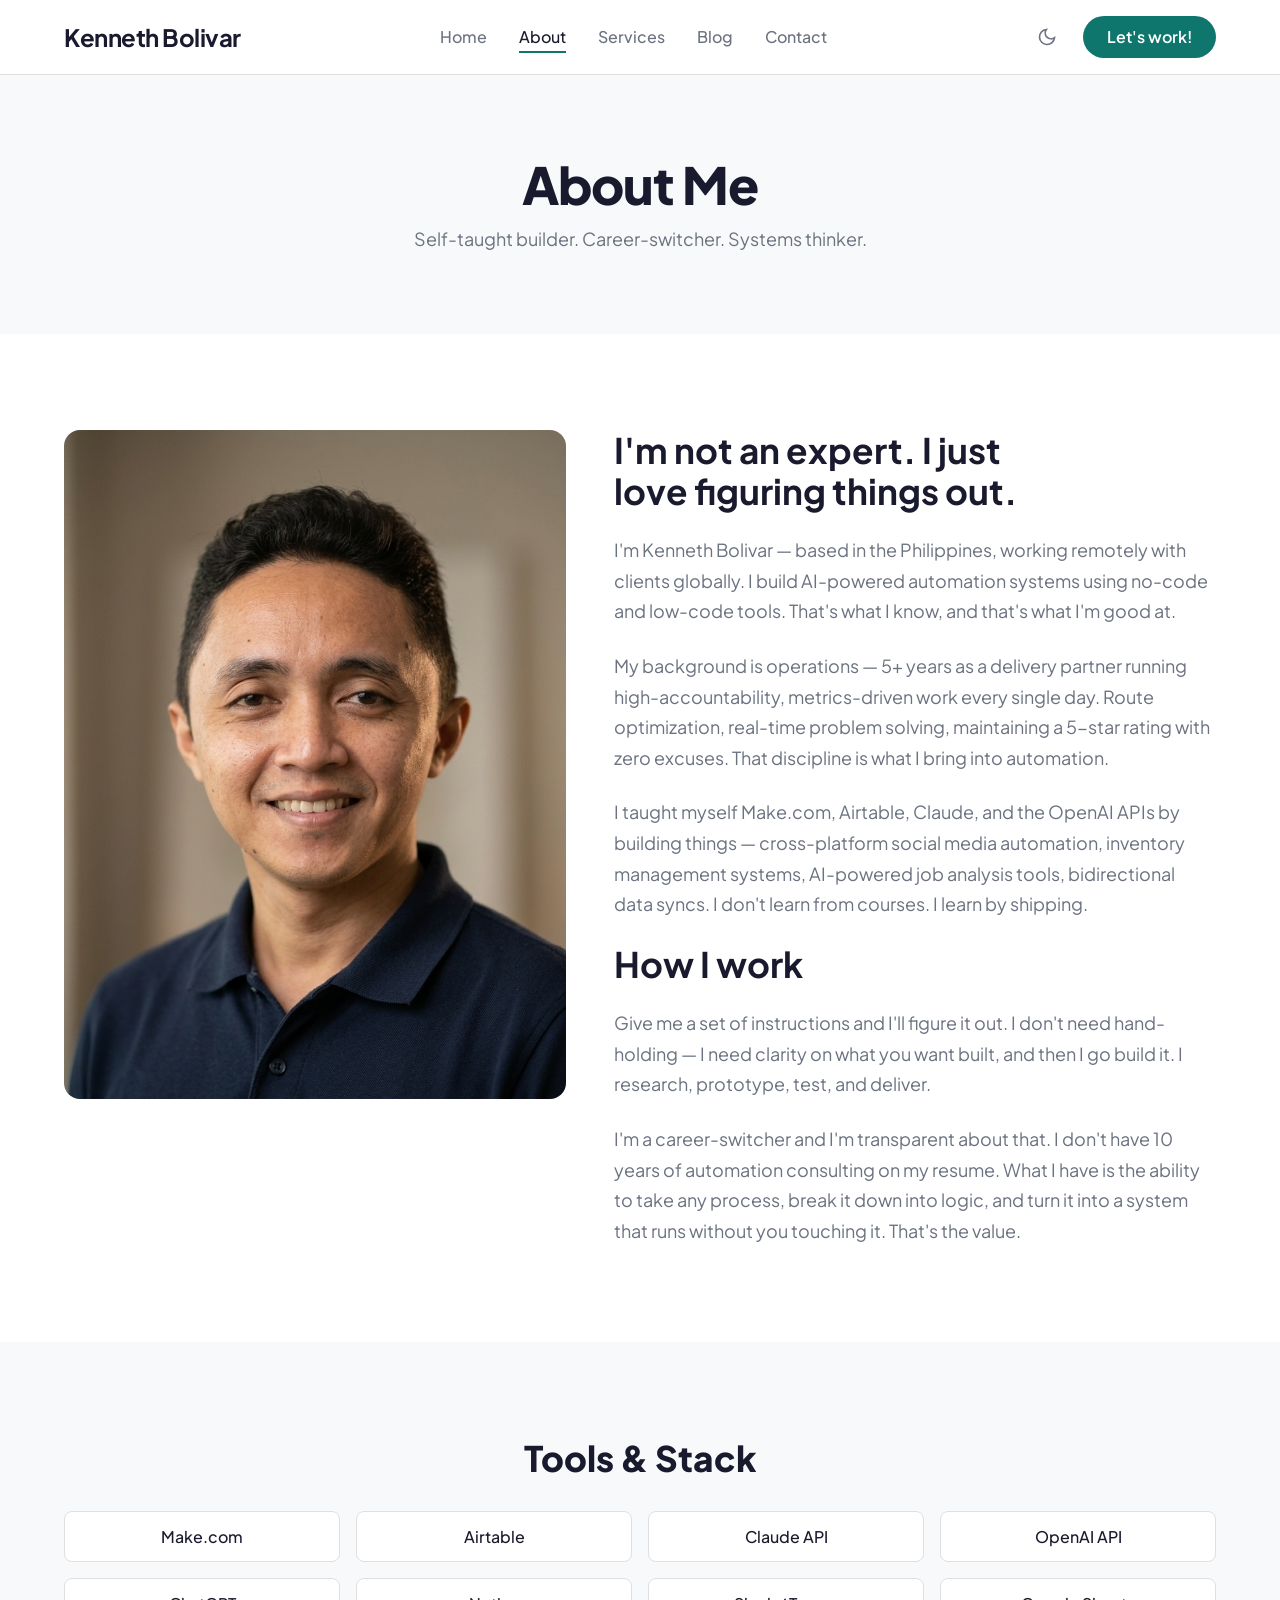
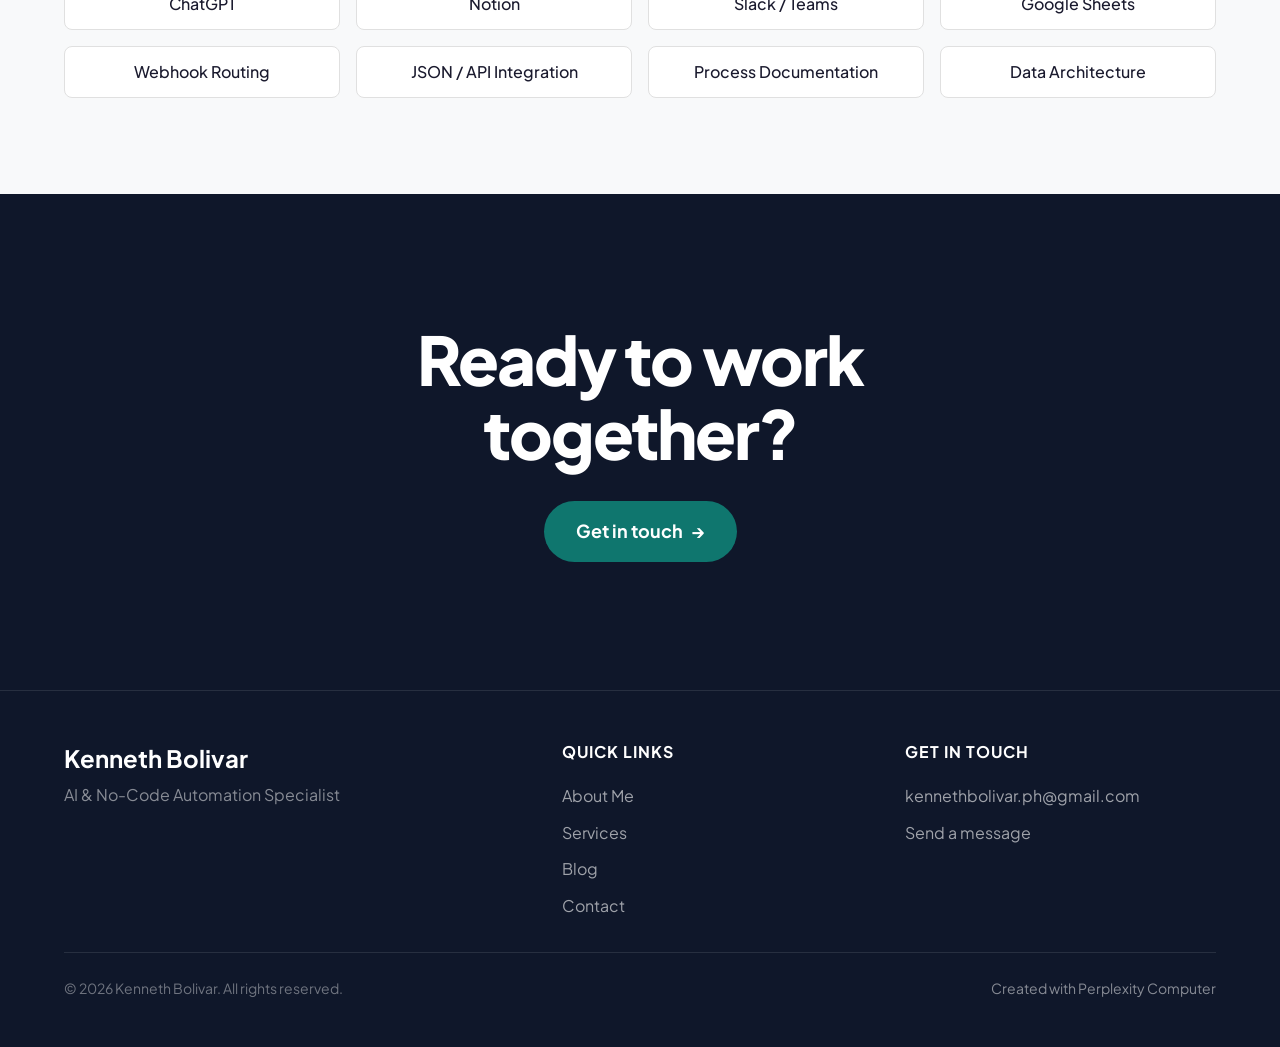
==== commit 25c9d324: "Remove KB logo SVG from navigation" ====
--- a/about.html
+++ b/about.html
@@ -31,12 +31,6 @@
 <nav class="nav" id="nav">
   <div class="nav__inner">
     <a href="./index.html" class="nav__logo">
-      <svg class="nav__logo-icon" viewBox="0 0 36 36" fill="none" aria-label="Kenneth Bolivar logo">
-        <rect width="36" height="36" rx="8" fill="currentColor" opacity="0.08"/>
-        <path d="M10 10v16M10 18l8-8M10 18l8 8" stroke="var(--color-primary)" stroke-width="2.5" stroke-linecap="round" stroke-linejoin="round"/>
-        <path d="M22 10h4a4 4 0 010 8h-4V10z" stroke="var(--color-primary)" stroke-width="2.5" stroke-linecap="round" stroke-linejoin="round"/>
-        <path d="M22 18h4.5a4 4 0 010 8H22V18z" stroke="var(--color-primary)" stroke-width="2.5" stroke-linecap="round" stroke-linejoin="round"/>
-      </svg>
       <span class="nav__logo-text">Kenneth Bolivar</span>
     </a>
     <ul class="nav__links">
--- a/style.css
+++ b/style.css
@@ -1211,3 +1211,16 @@
 @keyframes revealFade {
   to { opacity: 1; }
 }
+
+/* Screen reader only */
+.sr-only {
+  position: absolute;
+  width: 1px;
+  height: 1px;
+  padding: 0;
+  margin: -1px;
+  overflow: hidden;
+  clip: rect(0, 0, 0, 0);
+  white-space: nowrap;
+  border: 0;
+}
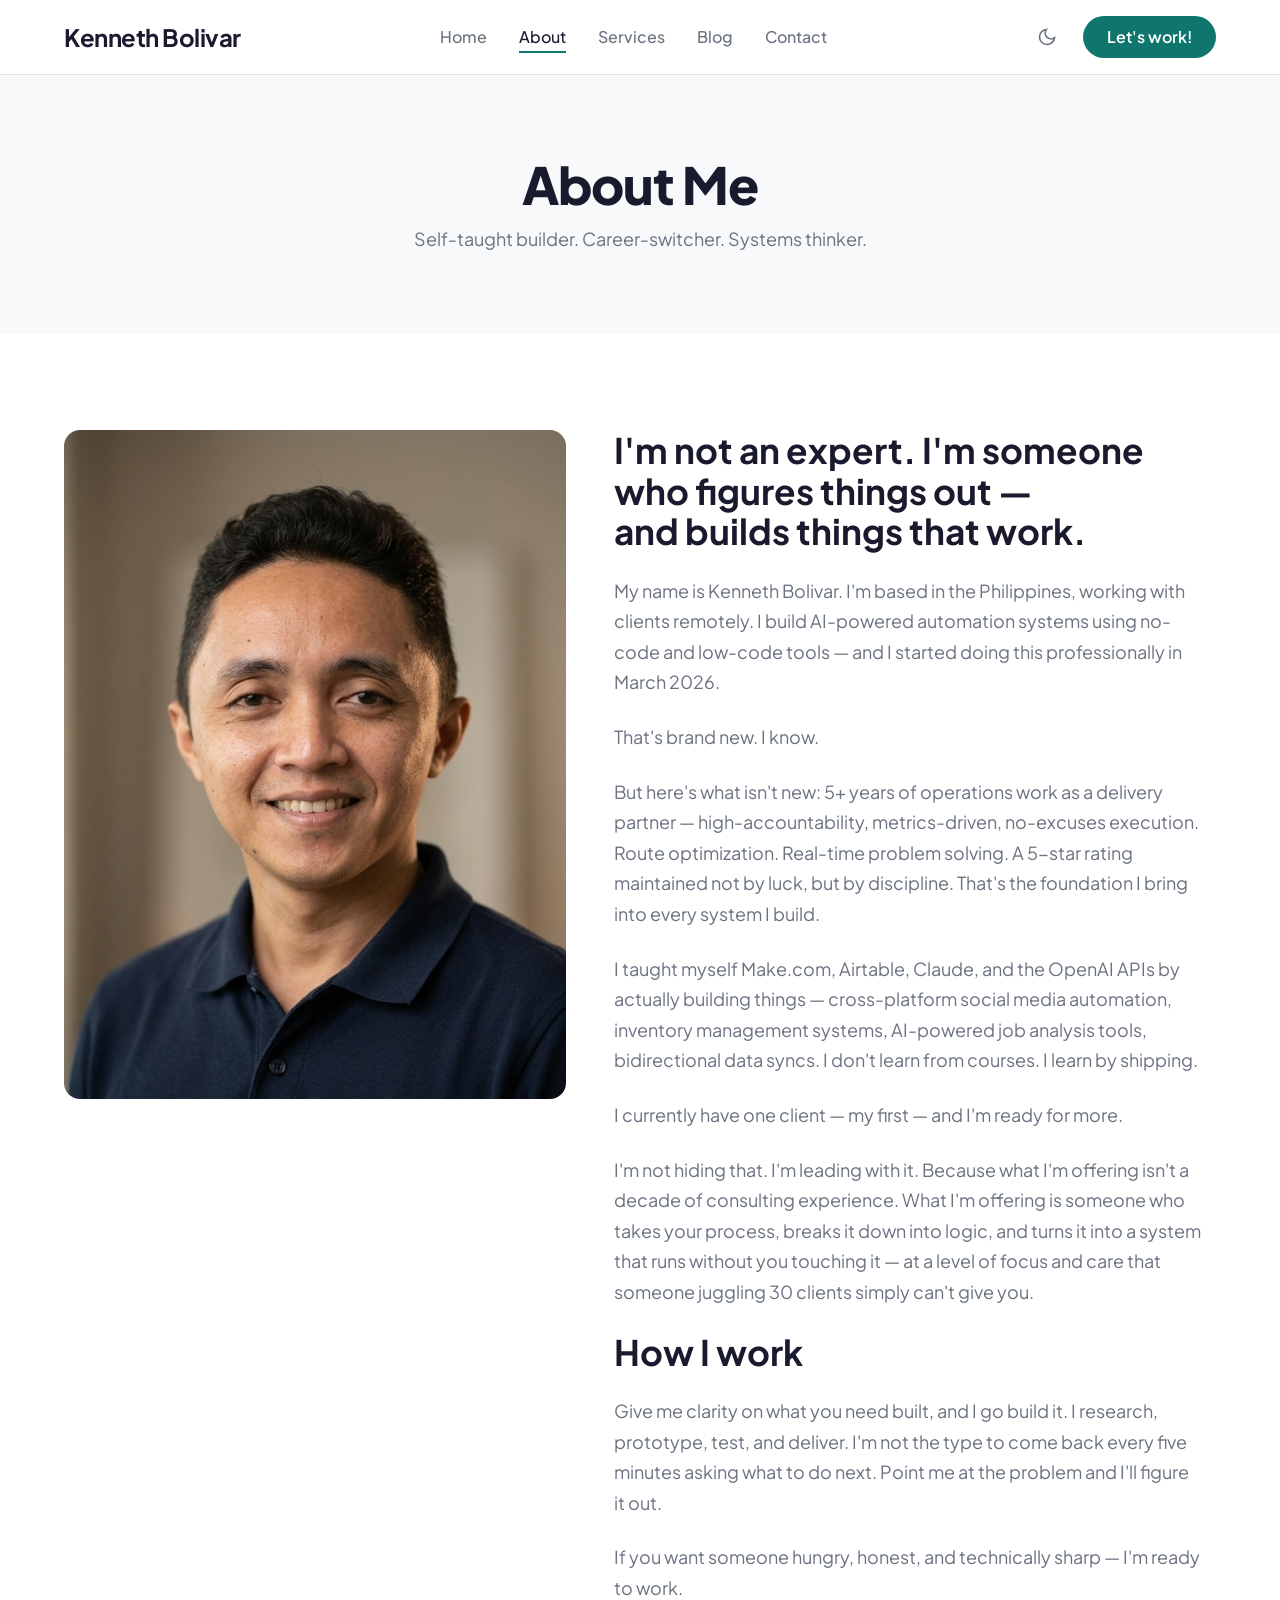
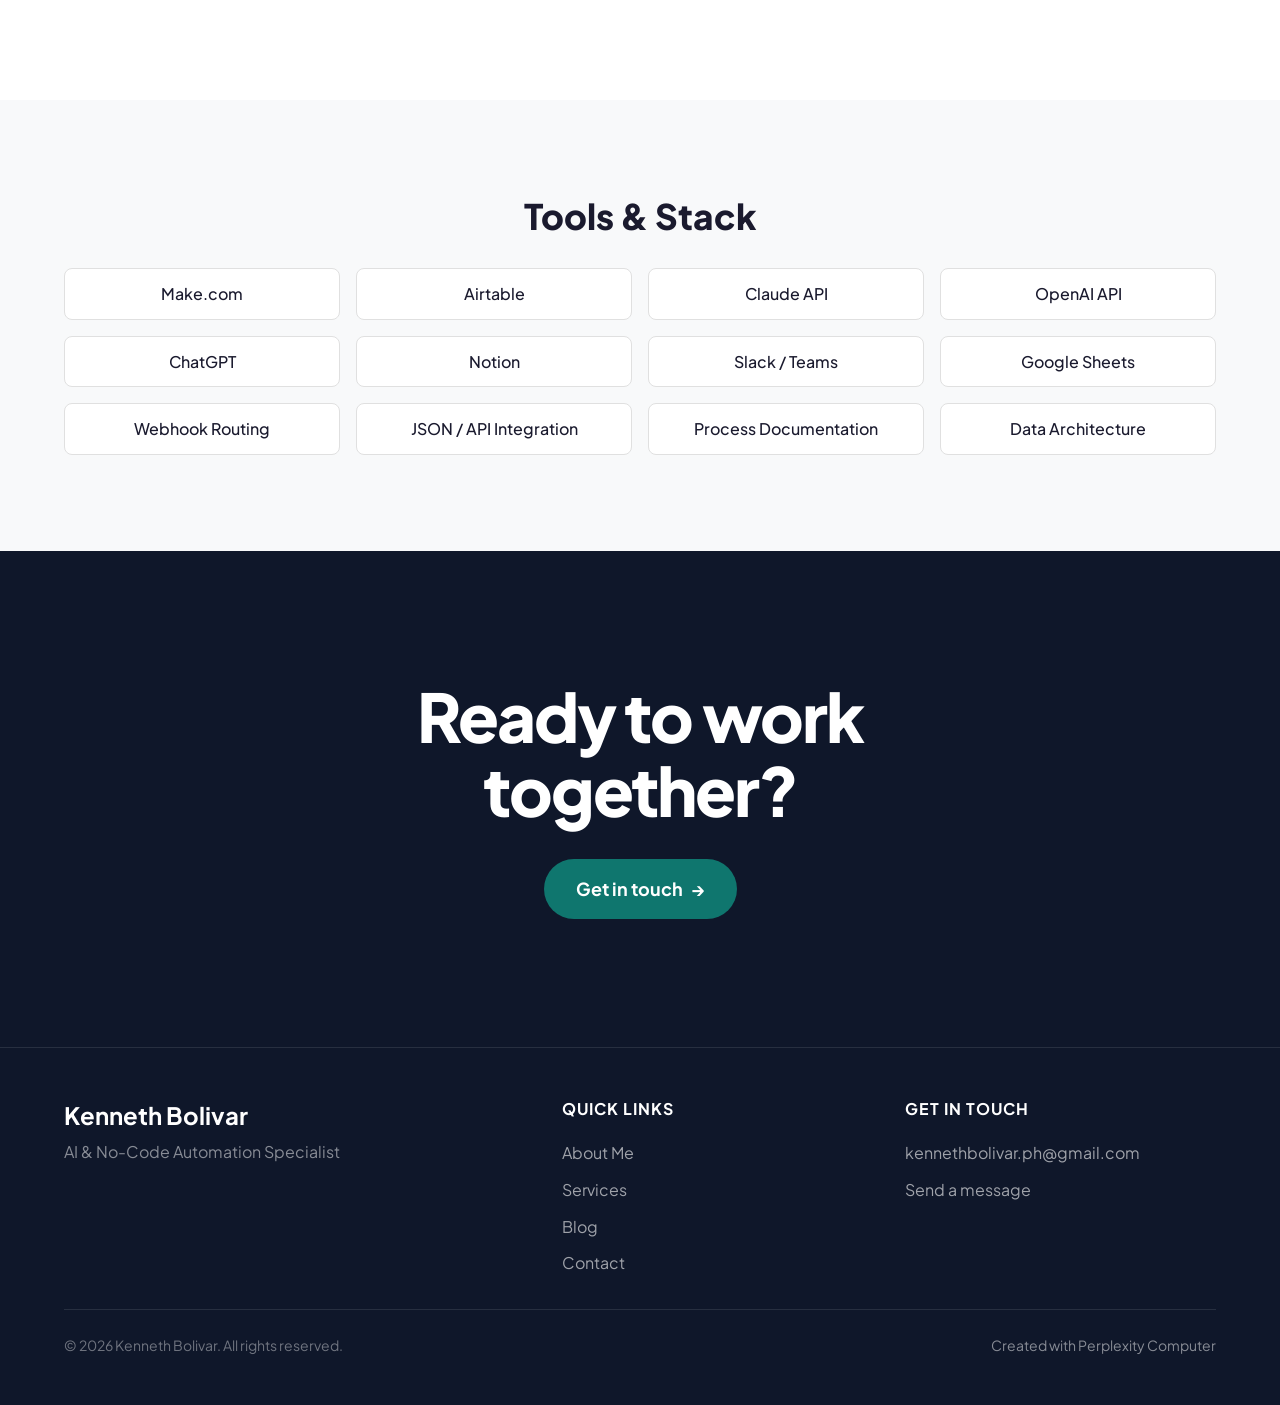
==== commit c983470c: "Update About page copy — honest career-switcher narrative" ====
--- a/about.html
+++ b/about.html
@@ -77,22 +77,31 @@
         <img src="./assets/profile.jpg" alt="Kenneth Bolivar portrait" loading="lazy">
       </div>
       <div class="about-detail__content">
-        <h2>I'm not an expert. I just love figuring things out.</h2>
+        <h2>I'm not an expert. I'm someone who figures things out — and builds things that work.</h2>
         <p>
-          I'm Kenneth Bolivar — based in the Philippines, working remotely with clients globally. I build AI-powered automation systems using no-code and low-code tools. That's what I know, and that's what I'm good at.
+          My name is Kenneth Bolivar. I'm based in the Philippines, working with clients remotely. I build AI-powered automation systems using no-code and low-code tools — and I started doing this professionally in March 2026.
         </p>
         <p>
-          My background is operations — 5+ years as a delivery partner running high-accountability, metrics-driven work every single day. Route optimization, real-time problem solving, maintaining a 5-star rating with zero excuses. That discipline is what I bring into automation.
+          That's brand new. I know.
         </p>
         <p>
-          I taught myself Make.com, Airtable, Claude, and the OpenAI APIs by building things — cross-platform social media automation, inventory management systems, AI-powered job analysis tools, bidirectional data syncs. I don't learn from courses. I learn by shipping.
+          But here's what isn't new: 5+ years of operations work as a delivery partner — high-accountability, metrics-driven, no-excuses execution. Route optimization. Real-time problem solving. A 5-star rating maintained not by luck, but by discipline. That's the foundation I bring into every system I build.
+        </p>
+        <p>
+          I taught myself Make.com, Airtable, Claude, and the OpenAI APIs by actually building things — cross-platform social media automation, inventory management systems, AI-powered job analysis tools, bidirectional data syncs. I don't learn from courses. I learn by shipping.
+        </p>
+        <p>
+          I currently have one client — my first — and I'm ready for more.
+        </p>
+        <p>
+          I'm not hiding that. I'm leading with it. Because what I'm offering isn't a decade of consulting experience. What I'm offering is someone who takes your process, breaks it down into logic, and turns it into a system that runs without you touching it — at a level of focus and care that someone juggling 30 clients simply can't give you.
         </p>
         <h2>How I work</h2>
         <p>
-          Give me a set of instructions and I'll figure it out. I don't need hand-holding — I need clarity on what you want built, and then I go build it. I research, prototype, test, and deliver.
+          Give me clarity on what you need built, and I go build it. I research, prototype, test, and deliver. I'm not the type to come back every five minutes asking what to do next. Point me at the problem and I'll figure it out.
         </p>
         <p>
-          I'm a career-switcher and I'm transparent about that. I don't have 10 years of automation consulting on my resume. What I have is the ability to take any process, break it down into logic, and turn it into a system that runs without you touching it. That's the value.
+          If you want someone hungry, honest, and technically sharp — I'm ready to work.
         </p>
       </div>
     </div>
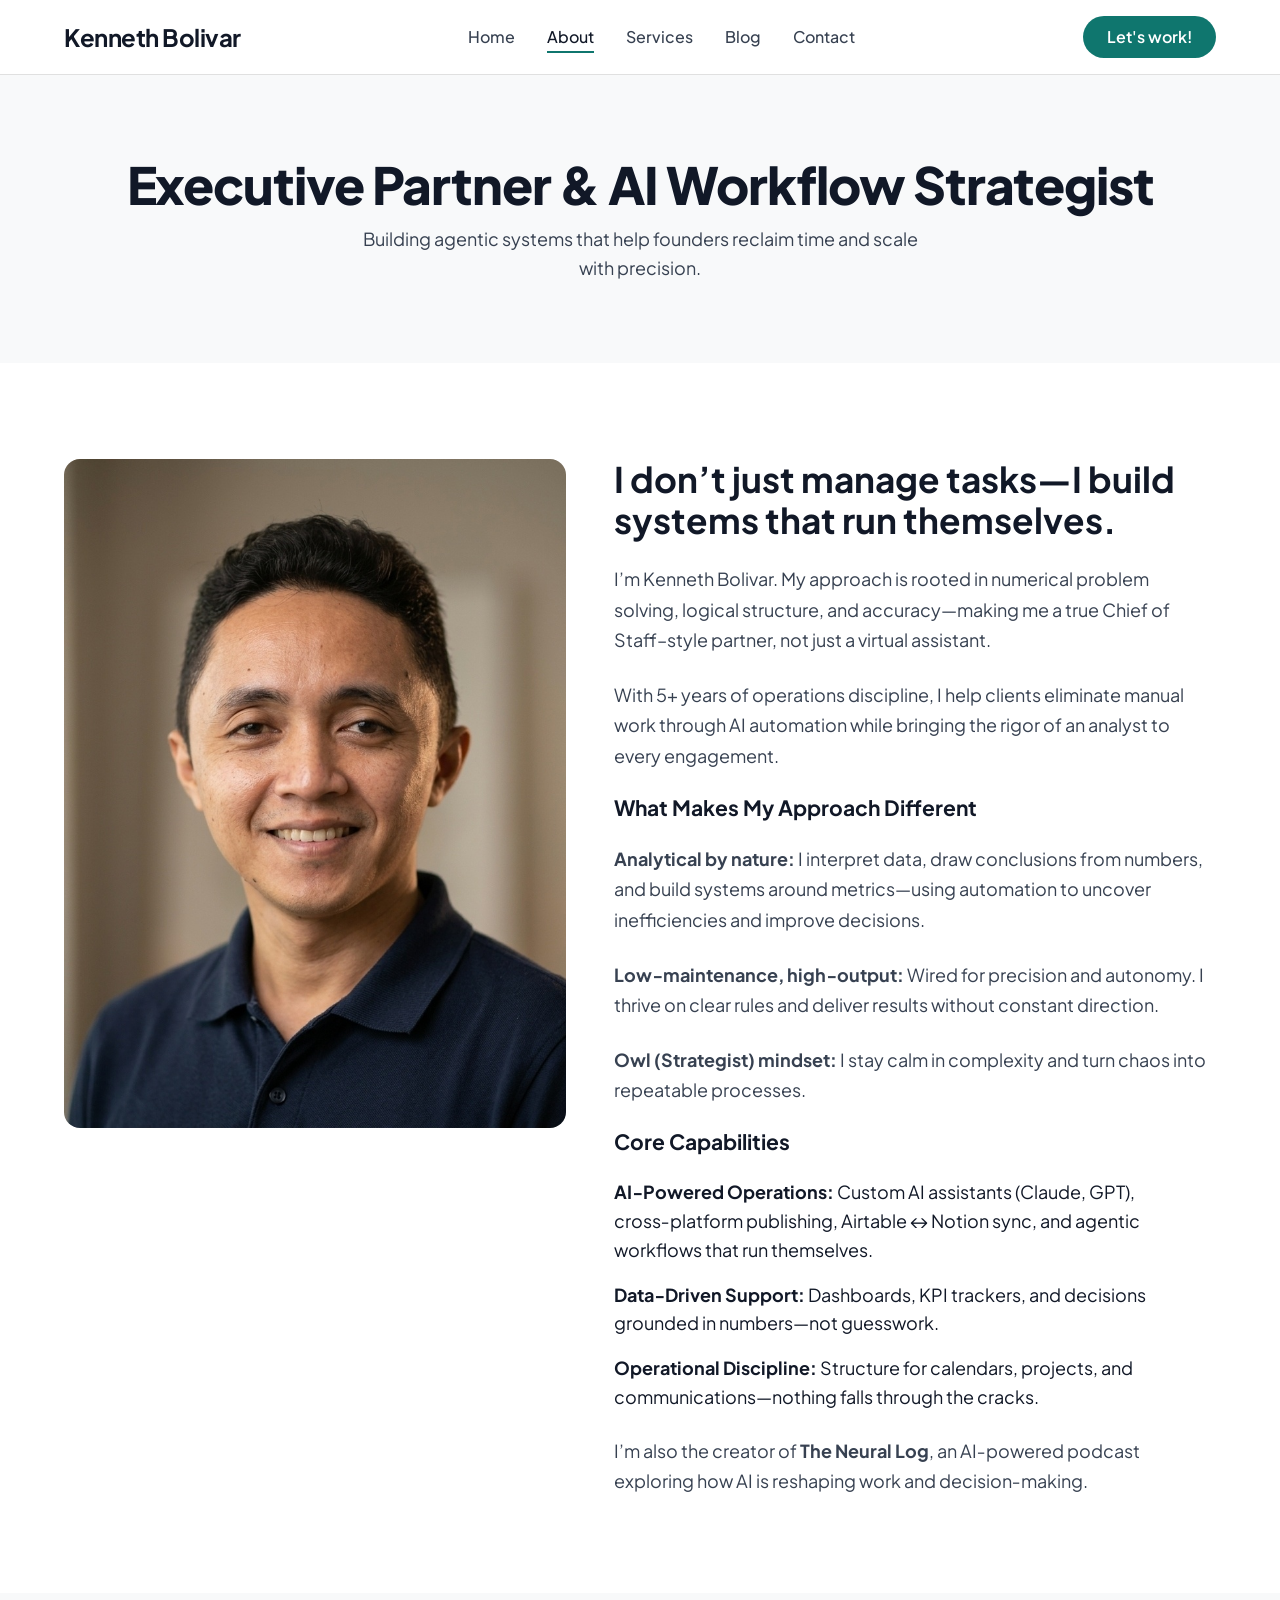
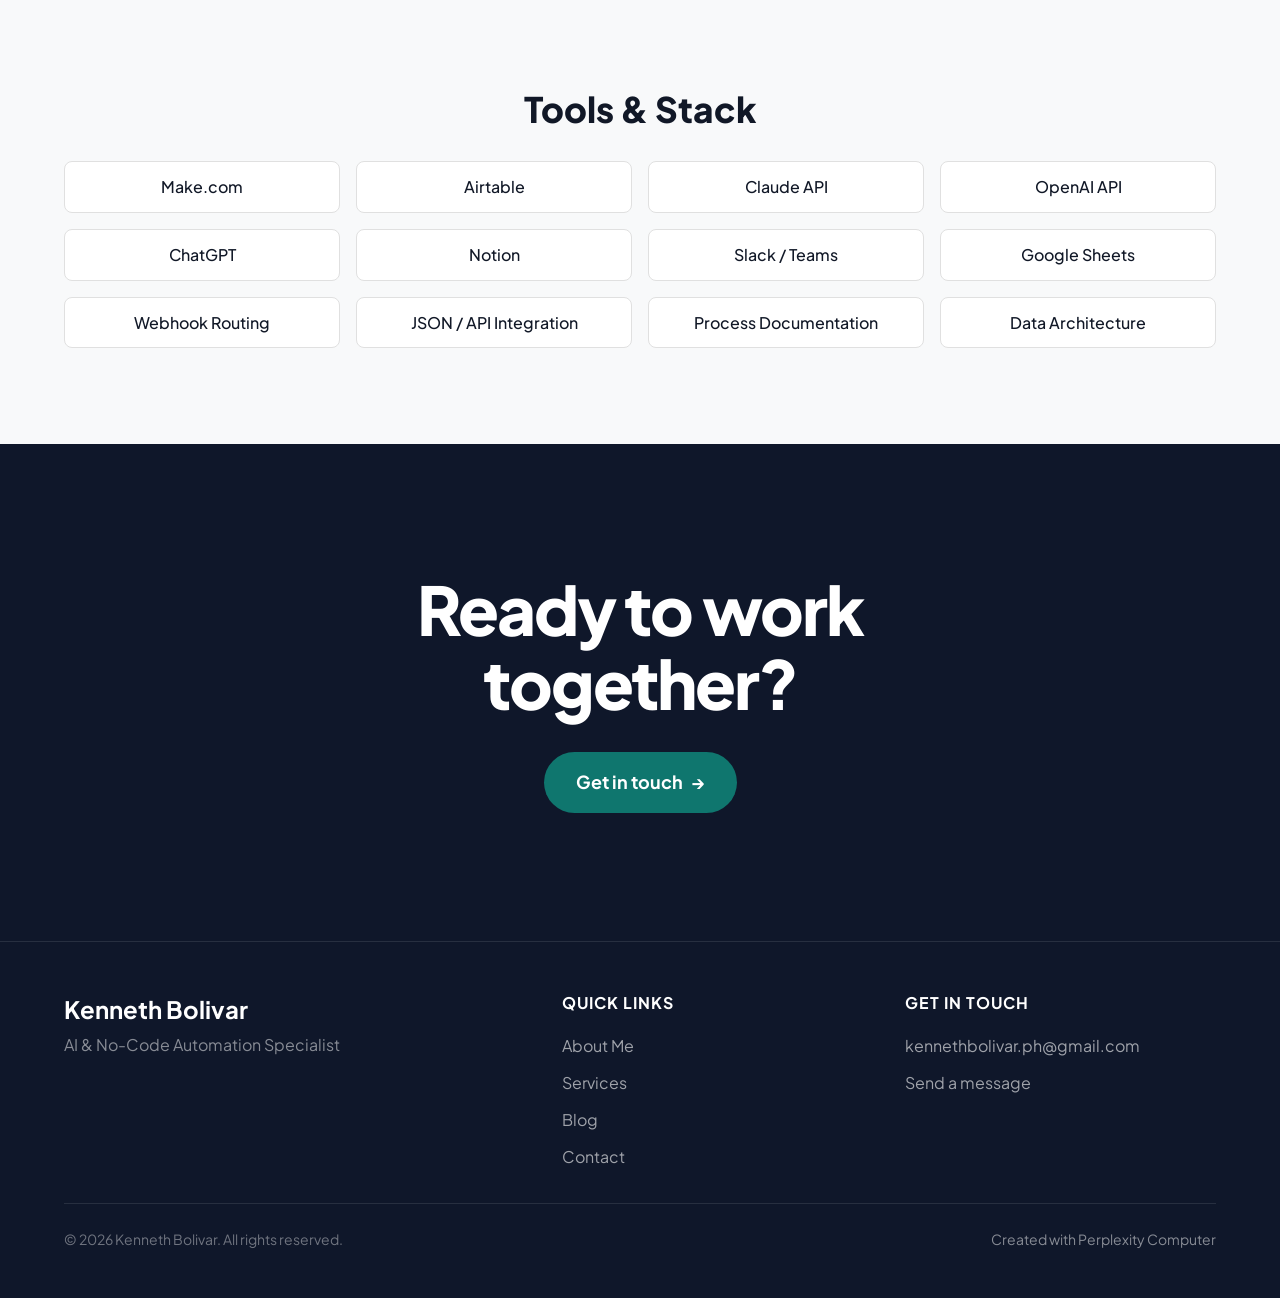
==== commit 76317cae: "Update website: Refine About section and add The Neural Log Podcast section" ====
--- a/about.html
+++ b/about.html
@@ -19,7 +19,7 @@
 <meta charset="UTF-8">
 <meta name="viewport" content="width=device-width, initial-scale=1.0">
 <title>About — Kenneth Bolivar</title>
-<meta name="description" content="Kenneth Bolivar — self-taught AI automation builder. Make.com, Airtable, Claude, OpenAI APIs. Career-switcher who ships working systems.">
+<meta name="description" content="Kenneth Bolivar — Executive Partner & AI Workflow Strategist. Building agentic systems that help founders reclaim time and scale with precision.">
 
 <link href="https://fonts.googleapis.com/css2?family=Plus+Jakarta+Sans:wght@300;400;500;600;700;800&display=swap" rel="stylesheet">
 <link rel="stylesheet" href="./base.css">
@@ -64,8 +64,8 @@
 <!-- ===== PAGE HEADER ===== -->
 <section class="page-header">
   <div class="container">
-    <h1 class="page-header__heading">About Me</h1>
-    <p class="page-header__subtext">Self-taught builder. Career-switcher. Systems thinker.</p>
+    <h1 class="page-header__heading">Executive Partner & AI Workflow Strategist</h1>
+    <p class="page-header__subtext">Building agentic systems that help founders reclaim time and scale with precision.</p>
   </div>
 </section>
 
@@ -77,31 +77,34 @@
         <img src="./assets/profile.jpg" alt="Kenneth Bolivar portrait" loading="lazy">
       </div>
       <div class="about-detail__content">
-        <h2>I'm not an expert. I'm someone who figures things out — and builds things that work.</h2>
+        <h2>I don’t just manage tasks—I build systems that run themselves.</h2>
         <p>
-          My name is Kenneth Bolivar. I'm based in the Philippines, working with clients remotely. I build AI-powered automation systems using no-code and low-code tools — and I started doing this professionally in March 2026.
+          I’m Kenneth Bolivar. My approach is rooted in numerical problem solving, logical structure, and accuracy—making me a true Chief of Staff–style partner, not just a virtual assistant.
         </p>
         <p>
-          That's brand new. I know.
+          With 5+ years of operations discipline, I help clients eliminate manual work through AI automation while bringing the rigor of an analyst to every engagement.
+        </p>
+        
+        <h3>What Makes My Approach Different</h3>
+        <p>
+          <strong>Analytical by nature:</strong> I interpret data, draw conclusions from numbers, and build systems around metrics—using automation to uncover inefficiencies and improve decisions.
         </p>
         <p>
-          But here's what isn't new: 5+ years of operations work as a delivery partner — high-accountability, metrics-driven, no-excuses execution. Route optimization. Real-time problem solving. A 5-star rating maintained not by luck, but by discipline. That's the foundation I bring into every system I build.
+          <strong>Low‑maintenance, high‑output:</strong> Wired for precision and autonomy. I thrive on clear rules and deliver results without constant direction.
         </p>
         <p>
-          I taught myself Make.com, Airtable, Claude, and the OpenAI APIs by actually building things — cross-platform social media automation, inventory management systems, AI-powered job analysis tools, bidirectional data syncs. I don't learn from courses. I learn by shipping.
+          <strong>Owl (Strategist) mindset:</strong> I stay calm in complexity and turn chaos into repeatable processes.
         </p>
+
+        <h3>Core Capabilities</h3>
+        <ul style="list-style: none; padding: 0; display: flex; flex-direction: column; gap: 1rem;">
+          <li><strong>AI‑Powered Operations:</strong> Custom AI assistants (Claude, GPT), cross‑platform publishing, Airtable ↔ Notion sync, and agentic workflows that run themselves.</li>
+          <li><strong>Data‑Driven Support:</strong> Dashboards, KPI trackers, and decisions grounded in numbers—not guesswork.</li>
+          <li><strong>Operational Discipline:</strong> Structure for calendars, projects, and communications—nothing falls through the cracks.</li>
+        </ul>
+
         <p>
-          I currently have one client — my first — and I'm ready for more.
-        </p>
-        <p>
-          I'm not hiding that. I'm leading with it. Because what I'm offering isn't a decade of consulting experience. What I'm offering is someone who takes your process, breaks it down into logic, and turns it into a system that runs without you touching it — at a level of focus and care that someone juggling 30 clients simply can't give you.
-        </p>
-        <h2>How I work</h2>
-        <p>
-          Give me clarity on what you need built, and I go build it. I research, prototype, test, and deliver. I'm not the type to come back every five minutes asking what to do next. Point me at the problem and I'll figure it out.
-        </p>
-        <p>
-          If you want someone hungry, honest, and technically sharp — I'm ready to work.
+          I’m also the creator of <strong>The Neural Log</strong>, an AI‑powered podcast exploring how AI is reshaping work and decision‑making.
         </p>
       </div>
     </div>
--- a/style.css
+++ b/style.css
@@ -58,9 +58,9 @@
   --color-surface: #f8f9fa;
   --color-surface-2: #f1f3f5;
   --color-border: #e0e0e0;
-  --color-text: #1a1a2e;
-  --color-text-muted: #6b7280;
-  --color-text-faint: #9ca3af;
+  --color-text: #111827;
+  --color-text-muted: #374151;
+  --color-text-faint: #6b7280;
   --color-text-inverse: #ffffff;
   --color-primary: #0f766e;
   --color-primary-hover: #0d5e58;
@@ -1224,3 +1224,1413 @@
   white-space: nowrap;
   border: 0;
 }
+
+/* ===== AUTHOR BOX ===== */
+.article__author-box {
+  display: flex;
+  gap: 1.25rem;
+  align-items: flex-start;
+  padding: 1.5rem;
+  margin-top: 2.5rem;
+  border-radius: 12px;
+  background: var(--color-surface-alt, #f8f9fa);
+  border: 1px solid var(--color-border, #e5e7eb);
+}
+[data-theme="dark"] .article__author-box {
+  background: rgba(255,255,255,0.04);
+  border-color: rgba(255,255,255,0.08);
+}
+.article__author-avatar {
+  flex-shrink: 0;
+  width: 3rem;
+  height: 3rem;
+  border-radius: 50%;
+  background: var(--color-primary, #0d9488);
+  color: #fff;
+  display: flex;
+  align-items: center;
+  justify-content: center;
+  font-weight: 700;
+  font-size: 0.875rem;
+}
+.article__author-name {
+  font-weight: 700;
+  font-size: 1rem;
+  margin-bottom: 0.125rem;
+}
+.article__author-role {
+  font-size: 0.8125rem;
+  opacity: 0.6;
+  margin-bottom: 0.5rem;
+}
+.article__author-bio {
+  font-size: 0.875rem;
+  line-height: 1.6;
+  margin: 0;
+  opacity: 0.8;
+}
+
+/* ===== RELATED POSTS ===== */
+.article__related {
+  margin-top: 3rem;
+  padding-top: 2rem;
+  border-top: 1px solid var(--color-border, #e5e7eb);
+}
+[data-theme="dark"] .article__related {
+  border-top-color: rgba(255,255,255,0.08);
+}
+.article__related-heading {
+  font-size: 1.25rem;
+  font-weight: 700;
+  margin-bottom: 1.25rem;
+}
+.article__related-grid {
+  display: grid;
+  grid-template-columns: repeat(auto-fit, minmax(250px, 1fr));
+  gap: 1rem;
+}
+.related-post-card {
+  display: block;
+  padding: 1.25rem;
+  border-radius: 10px;
+  border: 1px solid var(--color-border, #e5e7eb);
+  text-decoration: none;
+  color: inherit;
+  transition: border-color 0.2s, box-shadow 0.2s;
+}
+.related-post-card:hover {
+  border-color: var(--color-primary, #0d9488);
+  box-shadow: 0 2px 8px rgba(0,0,0,0.06);
+}
+[data-theme="dark"] .related-post-card {
+  border-color: rgba(255,255,255,0.08);
+}
+[data-theme="dark"] .related-post-card:hover {
+  border-color: var(--color-primary, #0d9488);
+  box-shadow: 0 2px 8px rgba(0,0,0,0.3);
+}
+.related-post-card__category {
+  display: inline-block;
+  font-size: 0.6875rem;
+  font-weight: 600;
+  text-transform: uppercase;
+  letter-spacing: 0.05em;
+  color: var(--color-primary, #0d9488);
+  margin-bottom: 0.5rem;
+}
+.related-post-card__title {
+  font-size: 0.9375rem;
+  font-weight: 600;
+  line-height: 1.4;
+  margin: 0 0 0.375rem;
+}
+.related-post-card__excerpt {
+  font-size: 0.8125rem;
+  line-height: 1.5;
+  opacity: 0.65;
+  margin: 0;
+}
+
+/* ===== TABLE OF CONTENTS ===== */
+.article__toc {
+  margin: 1.5rem 0 2rem;
+  padding: 1.25rem 1.5rem;
+  border-radius: 10px;
+  background: var(--color-surface-alt, #f8f9fa);
+  border: 1px solid var(--color-border, #e5e7eb);
+}
+[data-theme="dark"] .article__toc {
+  background: rgba(255,255,255,0.04);
+  border-color: rgba(255,255,255,0.08);
+}
+.article__toc-title {
+  font-size: 0.875rem;
+  font-weight: 700;
+  text-transform: uppercase;
+  letter-spacing: 0.05em;
+  margin-bottom: 0.75rem;
+  opacity: 0.6;
+}
+.article__toc ol {
+  margin: 0;
+  padding-left: 1.25rem;
+}
+.article__toc li {
+  margin-bottom: 0.375rem;
+  font-size: 0.875rem;
+  line-height: 1.5;
+}
+.article__toc a {
+  color: inherit;
+  text-decoration: none;
+  opacity: 0.8;
+  transition: opacity 0.2s;
+}
+.article__toc a:hover {
+  opacity: 1;
+  color: var(--color-primary, #0d9488);
+}
+
+/* ===== BLOG PAGE ===== */
+.blog-page { padding-bottom: 0; }
+
+.section-kicker {
+  font-size: 0.75rem;
+  font-weight: 600;
+  text-transform: uppercase;
+  letter-spacing: 0.08em;
+  color: var(--color-primary, #0d9488);
+  margin-bottom: 0.75rem;
+}
+
+.blog-hero {
+  padding: 5rem 0 3rem;
+}
+.blog-hero h1 {
+  font-size: clamp(1.75rem, 4vw, 2.5rem);
+  font-weight: 800;
+  line-height: 1.2;
+  max-width: 700px;
+  margin-bottom: 1rem;
+}
+.blog-hero-text {
+  font-size: 1.0625rem;
+  line-height: 1.6;
+  opacity: 0.7;
+  max-width: 560px;
+}
+
+/* Featured post */
+.blog-featured { padding-bottom: 2.5rem; }
+.featured-post-card {
+  display: block;
+  padding: 2rem 2.25rem;
+  border-radius: 14px;
+  border: 1px solid var(--color-border, #e5e7eb);
+  text-decoration: none;
+  color: inherit;
+  transition: border-color 0.25s, box-shadow 0.25s;
+}
+.featured-post-card:hover {
+  border-color: var(--color-primary, #0d9488);
+  box-shadow: 0 4px 20px rgba(0,0,0,0.06);
+}
+[data-theme="dark"] .featured-post-card {
+  border-color: rgba(255,255,255,0.08);
+}
+[data-theme="dark"] .featured-post-card:hover {
+  border-color: var(--color-primary, #0d9488);
+  box-shadow: 0 4px 20px rgba(0,0,0,0.3);
+}
+.post-tag {
+  display: inline-block;
+  font-size: 0.6875rem;
+  font-weight: 700;
+  text-transform: uppercase;
+  letter-spacing: 0.06em;
+  background: var(--color-primary, #0d9488);
+  color: #fff;
+  padding: 0.2rem 0.6rem;
+  border-radius: 4px;
+  margin-bottom: 0.75rem;
+}
+.post-category {
+  font-size: 0.75rem;
+  font-weight: 600;
+  text-transform: uppercase;
+  letter-spacing: 0.06em;
+  color: var(--color-primary, #0d9488);
+  margin-bottom: 0.5rem;
+}
+.featured-post-copy h2 {
+  font-size: clamp(1.25rem, 3vw, 1.625rem);
+  font-weight: 700;
+  line-height: 1.3;
+  margin-bottom: 0.75rem;
+}
+.post-excerpt {
+  font-size: 0.9375rem;
+  line-height: 1.6;
+  opacity: 0.7;
+  margin-bottom: 1rem;
+}
+.post-meta {
+  display: flex;
+  gap: 1rem;
+  font-size: 0.8125rem;
+  opacity: 0.5;
+  margin-bottom: 0.75rem;
+}
+.post-link {
+  font-size: 0.875rem;
+  font-weight: 600;
+  color: var(--color-primary, #0d9488);
+}
+
+/* Blog grid */
+.blog-grid-section { padding: 1rem 0 3rem; }
+.blog-grid {
+  display: grid;
+  grid-template-columns: repeat(auto-fit, minmax(280px, 1fr));
+  gap: 1.25rem;
+}
+.blog-card-link {
+  display: block;
+  padding: 1.5rem;
+  border-radius: 12px;
+  border: 1px solid var(--color-border, #e5e7eb);
+  text-decoration: none;
+  color: inherit;
+  height: 100%;
+  transition: border-color 0.25s, box-shadow 0.25s;
+}
+.blog-card-link:hover {
+  border-color: var(--color-primary, #0d9488);
+  box-shadow: 0 2px 12px rgba(0,0,0,0.05);
+}
+[data-theme="dark"] .blog-card-link {
+  border-color: rgba(255,255,255,0.08);
+}
+[data-theme="dark"] .blog-card-link:hover {
+  border-color: var(--color-primary, #0d9488);
+  box-shadow: 0 2px 12px rgba(0,0,0,0.3);
+}
+.blog-card-body h3 {
+  font-size: 1.0625rem;
+  font-weight: 700;
+  line-height: 1.35;
+  margin-bottom: 0.5rem;
+}
+.blog-card-body .post-excerpt {
+  font-size: 0.8125rem;
+}
+
+/* Blog CTA */
+.blog-cta { padding: 2rem 0 4rem; }
+.blog-cta-box {
+  padding: 2.5rem;
+  border-radius: 14px;
+  background: var(--color-surface-alt, #f8f9fa);
+  border: 1px solid var(--color-border, #e5e7eb);
+  text-align: center;
+}
+[data-theme="dark"] .blog-cta-box {
+  background: rgba(255,255,255,0.04);
+  border-color: rgba(255,255,255,0.08);
+}
+.blog-cta-box h2 {
+  font-size: clamp(1.25rem, 3vw, 1.5rem);
+  font-weight: 700;
+  margin-bottom: 0.75rem;
+}
+.blog-cta-box > p:not(.section-kicker) {
+  font-size: 0.9375rem;
+  line-height: 1.6;
+  opacity: 0.7;
+  max-width: 480px;
+  margin: 0 auto 1.5rem;
+}
+.primary-btn {
+  display: inline-block;
+  padding: 0.75rem 1.75rem;
+  background: var(--color-primary, #0d9488);
+  color: #fff;
+  font-weight: 600;
+  font-size: 0.9375rem;
+  border-radius: 8px;
+  text-decoration: none;
+  transition: opacity 0.2s;
+}
+.primary-btn:hover { opacity: 0.9; }
+
+/* ===== BLOG PAGE — DARK THEME OVERRIDE ===== */
+.blog-page {
+  background: #0b0f19;
+  color: #f5f7fb;
+}
+
+.blog-hero,
+.blog-featured,
+.blog-grid-section,
+.blog-cta {
+  padding: 72px 0;
+}
+
+.blog-hero {
+  border-bottom: 1px solid rgba(255,255,255,0.08);
+}
+
+.blog-page .container {
+  width: min(1120px, calc(100% - 48px));
+  margin: 0 auto;
+}
+
+.blog-page .section-kicker {
+  display: inline-block;
+  margin-bottom: 16px;
+  font-size: 0.82rem;
+  font-weight: 700;
+  letter-spacing: 0.14em;
+  text-transform: uppercase;
+  color: #8fb4ff;
+}
+
+.blog-hero h1 {
+  max-width: 820px;
+  margin: 0 0 18px;
+  font-size: clamp(2.2rem, 5vw, 4.2rem);
+  line-height: 1.05;
+  letter-spacing: -0.03em;
+}
+
+.blog-hero-text {
+  max-width: 720px;
+  margin: 0;
+  font-size: 1.05rem;
+  line-height: 1.8;
+  color: rgba(245, 247, 251, 0.76);
+}
+
+.featured-post-card,
+.blog-card-link {
+  text-decoration: none;
+  color: inherit;
+  display: block;
+}
+
+.featured-post-card {
+  position: relative;
+  padding: 40px;
+  border: 1px solid rgba(255,255,255,0.08);
+  border-radius: 24px;
+  background:
+    radial-gradient(circle at top right, rgba(94, 120, 255, 0.18), transparent 35%),
+    linear-gradient(180deg, #121827 0%, #0f1522 100%);
+  box-shadow: 0 18px 50px rgba(0, 0, 0, 0.28);
+  transition: transform 0.25s ease, border-color 0.25s ease, box-shadow 0.25s ease;
+}
+
+.featured-post-card:hover {
+  transform: translateY(-4px);
+  border-color: rgba(143,180,255,0.35);
+  box-shadow: 0 24px 60px rgba(0, 0, 0, 0.34);
+}
+
+.post-tag {
+  display: inline-flex;
+  align-items: center;
+  padding: 8px 12px;
+  margin-bottom: 18px;
+  border-radius: 999px;
+  background: rgba(143,180,255,0.12);
+  color: #bcd1ff;
+  font-size: 0.78rem;
+  font-weight: 700;
+  text-transform: uppercase;
+  letter-spacing: 0.08em;
+}
+
+.post-category {
+  margin: 0 0 10px;
+  font-size: 0.88rem;
+  font-weight: 700;
+  color: #8fb4ff;
+  text-transform: uppercase;
+  letter-spacing: 0.08em;
+}
+
+.featured-post-card h2 {
+  margin: 0 0 14px;
+  max-width: 760px;
+  font-size: clamp(1.8rem, 3vw, 2.8rem);
+  line-height: 1.15;
+  letter-spacing: -0.02em;
+}
+
+.post-excerpt {
+  margin: 0 0 18px;
+  max-width: 760px;
+  color: rgba(245, 247, 251, 0.74);
+  line-height: 1.8;
+}
+
+.post-meta {
+  display: flex;
+  flex-wrap: wrap;
+  gap: 14px;
+  font-size: 0.92rem;
+  color: rgba(245, 247, 251, 0.58);
+}
+
+.post-link {
+  display: inline-block;
+  margin-top: 20px;
+  font-weight: 700;
+  color: #ffffff;
+}
+
+.blog-grid {
+  display: grid;
+  grid-template-columns: repeat(3, minmax(0, 1fr));
+  gap: 24px;
+}
+
+.blog-card {
+  height: 100%;
+}
+
+.blog-card-link {
+  height: 100%;
+  padding: 28px;
+  border: 1px solid rgba(255,255,255,0.08);
+  border-radius: 22px;
+  background: linear-gradient(180deg, #111827 0%, #0d1320 100%);
+  transition: transform 0.25s ease, border-color 0.25s ease, box-shadow 0.25s ease;
+}
+
+.blog-card-link:hover {
+  transform: translateY(-4px);
+  border-color: rgba(143,180,255,0.28);
+  box-shadow: 0 18px 45px rgba(0,0,0,0.28);
+}
+
+.blog-card h3 {
+  margin: 0 0 14px;
+  font-size: 1.32rem;
+  line-height: 1.3;
+  letter-spacing: -0.02em;
+}
+
+.blog-cta-box {
+  padding: 40px;
+  border: 1px solid rgba(255,255,255,0.08);
+  border-radius: 24px;
+  background: linear-gradient(180deg, #111827 0%, #0d1320 100%);
+  text-align: left;
+}
+
+.blog-cta-box h2 {
+  margin: 0 0 14px;
+  font-size: clamp(1.8rem, 3vw, 2.7rem);
+  line-height: 1.15;
+}
+
+.blog-cta-box p {
+  max-width: 720px;
+  margin: 0 0 22px;
+  line-height: 1.8;
+  color: rgba(245, 247, 251, 0.74);
+}
+
+.blog-page .primary-btn {
+  display: inline-flex;
+  align-items: center;
+  justify-content: center;
+  padding: 14px 20px;
+  border-radius: 999px;
+  background: #ffffff;
+  color: #0b0f19;
+  text-decoration: none;
+  font-weight: 700;
+  transition: transform 0.2s ease, opacity 0.2s ease;
+}
+
+.blog-page .primary-btn:hover {
+  transform: translateY(-2px);
+  opacity: 0.94;
+}
+
+@media (max-width: 980px) {
+  .blog-grid {
+    grid-template-columns: 1fr 1fr;
+  }
+}
+
+@media (max-width: 680px) {
+  .blog-hero,
+  .blog-featured,
+  .blog-grid-section,
+  .blog-cta {
+    padding: 52px 0;
+  }
+
+  .featured-post-card,
+  .blog-card-link,
+  .blog-cta-box {
+    padding: 24px;
+    border-radius: 18px;
+  }
+
+  .blog-grid {
+    grid-template-columns: 1fr;
+  }
+
+  .blog-page .container {
+    width: min(1120px, calc(100% - 32px));
+  }
+}
+
+/* ===== POST PAGE — DARK EDITORIAL LAYOUT ===== */
+.post-page {
+  background: #0b0f19;
+  color: #f5f7fb;
+}
+
+.post-shell {
+  width: min(1120px, calc(100% - 48px));
+  margin: 0 auto;
+}
+
+.post-hero {
+  padding: 72px 0 36px;
+  border-bottom: 1px solid rgba(255,255,255,0.08);
+}
+
+.back-link {
+  display: inline-flex;
+  align-items: center;
+  gap: 8px;
+  margin-bottom: 32px;
+  color: rgba(245,247,251,0.72);
+  text-decoration: none;
+  font-weight: 600;
+}
+
+.back-link:hover {
+  color: #fff;
+}
+
+.post-hero-inner {
+  max-width: 820px;
+}
+
+.post-title {
+  margin: 0 0 18px;
+  font-size: clamp(2.3rem, 5vw, 4.3rem);
+  line-height: 1.04;
+  letter-spacing: -0.03em;
+}
+
+.post-intro {
+  margin: 20px 0 0;
+  max-width: 760px;
+  font-size: 1.05rem;
+  line-height: 1.8;
+  color: rgba(245,247,251,0.76);
+}
+
+.post-layout-section {
+  padding: 48px 0 72px;
+}
+
+.post-layout {
+  display: grid;
+  grid-template-columns: 280px minmax(0, 1fr);
+  gap: 40px;
+  align-items: start;
+}
+
+.post-sidebar {
+  position: sticky;
+  top: 110px;
+}
+
+.toc-card {
+  padding: 24px;
+  border: 1px solid rgba(255,255,255,0.08);
+  border-radius: 22px;
+  background: linear-gradient(180deg, #111827 0%, #0d1320 100%);
+}
+
+.toc-title {
+  margin: 0 0 16px;
+  font-size: 0.95rem;
+  font-weight: 700;
+  color: #fff;
+}
+
+.toc-nav {
+  display: grid;
+  gap: 12px;
+}
+
+.toc-nav a {
+  color: rgba(245,247,251,0.68);
+  text-decoration: none;
+  line-height: 1.5;
+  font-size: 0.95rem;
+}
+
+.toc-nav a:hover {
+  color: #8fb4ff;
+}
+
+.post-article {
+  min-width: 0;
+}
+
+.post-article > p,
+.post-article li {
+  font-size: 1.05rem;
+  line-height: 1.9;
+  color: rgba(245,247,251,0.84);
+}
+
+.post-article h2 {
+  margin: 52px 0 18px;
+  font-size: clamp(1.6rem, 3vw, 2.3rem);
+  line-height: 1.2;
+  letter-spacing: -0.02em;
+}
+
+.post-article h3 {
+  margin: 0 0 10px;
+  font-size: 1.15rem;
+  line-height: 1.35;
+}
+
+.featured-quote {
+  margin: 0 0 32px;
+  padding: 28px 28px 24px;
+  border-left: 4px solid #8fb4ff;
+  border-radius: 18px;
+  background: rgba(143,180,255,0.08);
+}
+
+.featured-quote p {
+  margin: 0 0 12px;
+  font-size: 1.15rem;
+  line-height: 1.8;
+  color: #f5f7fb;
+}
+
+.featured-quote cite {
+  color: rgba(245,247,251,0.66);
+  font-style: normal;
+}
+
+.callout-grid {
+  display: grid;
+  grid-template-columns: repeat(2, minmax(0, 1fr));
+  gap: 18px;
+  margin-top: 24px;
+}
+
+.callout-card {
+  padding: 22px;
+  border: 1px solid rgba(255,255,255,0.08);
+  border-radius: 20px;
+  background: linear-gradient(180deg, #111827 0%, #0d1320 100%);
+}
+
+.callout-card p {
+  margin: 0;
+  color: rgba(245,247,251,0.72);
+  line-height: 1.75;
+}
+
+.post-steps {
+  margin: 20px 0 0;
+  padding-left: 22px;
+}
+
+.post-steps li + li {
+  margin-top: 12px;
+}
+
+.faq-list {
+  display: grid;
+  gap: 18px;
+  margin-top: 20px;
+}
+
+.faq-item {
+  padding: 22px;
+  border: 1px solid rgba(255,255,255,0.08);
+  border-radius: 20px;
+  background: linear-gradient(180deg, #111827 0%, #0d1320 100%);
+}
+
+.faq-item p {
+  margin: 0;
+  color: rgba(245,247,251,0.74);
+  line-height: 1.8;
+}
+
+.post-cta {
+  margin-top: 56px;
+  padding: 32px;
+  border: 1px solid rgba(255,255,255,0.08);
+  border-radius: 24px;
+  background:
+    radial-gradient(circle at top right, rgba(94,120,255,0.16), transparent 35%),
+    linear-gradient(180deg, #121827 0%, #0f1522 100%);
+}
+
+.author-box {
+  display: flex;
+  gap: 18px;
+  align-items: flex-start;
+  margin-top: 32px;
+  padding: 28px;
+  border: 1px solid rgba(255,255,255,0.08);
+  border-radius: 24px;
+  background: linear-gradient(180deg, #111827 0%, #0d1320 100%);
+}
+
+.author-avatar {
+  width: 58px;
+  height: 58px;
+  border-radius: 50%;
+  display: grid;
+  place-items: center;
+  background: rgba(143,180,255,0.14);
+  color: #d9e5ff;
+  font-weight: 800;
+  flex-shrink: 0;
+}
+
+.author-copy h3 {
+  margin: 0 0 6px;
+  font-size: 1.15rem;
+}
+
+.author-role {
+  margin: 0 0 10px;
+  color: #8fb4ff;
+  font-weight: 600;
+}
+
+.author-copy p:last-child {
+  margin: 0;
+  color: rgba(245,247,251,0.72);
+  line-height: 1.8;
+}
+
+.related-posts {
+  padding: 0 0 72px;
+}
+
+.section-heading {
+  margin-bottom: 26px;
+}
+
+@media (max-width: 980px) {
+  .post-layout {
+    grid-template-columns: 1fr;
+  }
+
+  .post-sidebar {
+    position: static;
+  }
+
+  .callout-grid {
+    grid-template-columns: 1fr;
+  }
+}
+
+@media (max-width: 680px) {
+  .post-shell {
+    width: min(1120px, calc(100% - 32px));
+  }
+
+  .post-hero {
+    padding: 56px 0 28px;
+  }
+
+  .toc-card,
+  .callout-card,
+  .faq-item,
+  .post-cta,
+  .author-box {
+    padding: 22px;
+    border-radius: 18px;
+  }
+
+  .author-box {
+    flex-direction: column;
+  }
+}
+
+/* ===== POST ARTICLE SPACING FIXES ===== */
+
+/* Paragraph spacing — breathing room between blocks */
+.post-article > p + p {
+  margin-top: 24px;
+}
+
+/* First paragraph after heading */
+.post-article h2 + p {
+  margin-top: 20px;
+}
+
+/* Space below paragraphs before next heading */
+.post-article > p {
+  margin-bottom: 0;
+  margin-top: 0;
+}
+
+/* General paragraph flow */
+.post-article > p:not(:first-child) {
+  margin-top: 22px;
+}
+
+/* Heading spacing — more air above, tighter below */
+.post-article h2:first-of-type {
+  margin-top: 0;
+}
+
+/* Callout grid gap from heading */
+.post-article h2 + .callout-grid {
+  margin-top: 28px;
+}
+
+/* Callout card inner spacing */
+.callout-card h3 {
+  margin-bottom: 8px;
+}
+
+/* Ordered list (post-steps) breathing */
+.post-steps li {
+  padding-left: 4px;
+  line-height: 1.8;
+}
+
+.post-steps li + li {
+  margin-top: 16px;
+}
+
+/* FAQ item internal spacing */
+.faq-item h3 {
+  margin-bottom: 10px;
+  font-size: 1.05rem;
+  color: #f5f7fb;
+}
+
+/* FAQ list gap from heading */
+.post-article h2 + .faq-list {
+  margin-top: 24px;
+}
+
+/* Post CTA internal spacing */
+.post-cta .section-kicker {
+  margin-bottom: 12px;
+}
+.post-cta h2 {
+  margin-top: 0;
+  margin-bottom: 16px;
+  font-size: clamp(1.5rem, 3vw, 2rem);
+}
+.post-cta > p:not(.section-kicker) {
+  margin-top: 0;
+  margin-bottom: 24px;
+}
+
+/* Author box inner spacing */
+.author-copy > p {
+  margin-top: 0;
+}
+
+/* Featured quote — add space after it */
+.featured-quote + p {
+  margin-top: 28px;
+}
+
+/* Related posts section top padding */
+.related-posts {
+  padding-top: 48px;
+}
+
+/* Post meta spacing from title */
+.post-hero .post-meta {
+  margin-top: 16px;
+  margin-bottom: 0;
+}
+
+/* ===== DEFINITIVE POST ARTICLE SPACING — OVERRIDES ALL ===== */
+.post-page .post-article > p {
+  margin: 0 0 24px !important;
+}
+
+.post-page .post-article > h2 {
+  margin: 56px 0 22px !important;
+}
+
+.post-page .post-article > h2:first-of-type {
+  margin-top: 0 !important;
+}
+
+.post-page .post-article > h3 {
+  margin: 32px 0 12px !important;
+}
+
+.post-page .post-article > blockquote + p {
+  margin-top: 32px !important;
+}
+
+.post-page .post-article > ol,
+.post-page .post-article > ul {
+  margin: 8px 0 32px !important;
+}
+
+.post-page .post-article .post-steps li + li {
+  margin-top: 18px !important;
+}
+
+.post-page .post-article .callout-grid {
+  margin: 28px 0 8px !important;
+}
+
+.post-page .post-article .faq-list {
+  margin: 24px 0 8px !important;
+}
+
+.post-page .post-article .faq-item h3 {
+  margin: 0 0 12px !important;
+}
+
+.post-page .post-article .post-cta {
+  margin-top: 64px !important;
+}
+
+.post-page .post-article .post-cta h2 {
+  margin: 0 0 16px !important;
+  font-size: clamp(1.5rem, 3vw, 2rem) !important;
+}
+
+.post-page .post-article .post-cta > p:not(.section-kicker) {
+  margin: 0 0 24px !important;
+}
+
+.post-page .post-article .author-box {
+  margin-top: 40px !important;
+}
+
+/* ===== MEDIUM-INSPIRED READING EXPERIENCE ===== */
+
+/* Narrow the article column for comfortable reading */
+.post-page .post-article {
+  max-width: 680px;
+}
+
+/* Body text — larger, more generous line height */
+.post-page .post-article > p,
+.post-page .post-article li {
+  font-size: 1.175rem !important;
+  line-height: 2 !important;
+  color: rgba(245,247,251,0.86) !important;
+  letter-spacing: 0.005em;
+}
+
+/* Each paragraph is a breathing block */
+.post-page .post-article > p {
+  margin: 0 0 32px !important;
+}
+
+/* Short standalone paragraphs (like "You've felt it, haven't you?") get extra drama */
+.post-page .post-article > blockquote + p {
+  margin-top: 40px !important;
+}
+
+/* Section headings — big breathing room above */
+.post-page .post-article > h2 {
+  margin: 72px 0 24px !important;
+  font-size: clamp(1.7rem, 3.2vw, 2.4rem) !important;
+  line-height: 1.18 !important;
+  letter-spacing: -0.025em;
+  color: #f5f7fb;
+}
+
+.post-page .post-article > h2:first-of-type {
+  margin-top: 8px !important;
+}
+
+/* H3 inside callouts/FAQ — tighter */
+.post-page .post-article h3 {
+  font-size: 1.125rem !important;
+  line-height: 1.4 !important;
+  margin: 0 0 12px !important;
+}
+
+/* Featured quote — more presence */
+.post-page .featured-quote {
+  margin: 0 0 40px !important;
+  padding: 32px 32px 28px !important;
+}
+
+.post-page .featured-quote p {
+  font-size: 1.25rem !important;
+  line-height: 1.85 !important;
+}
+
+.post-page .featured-quote cite {
+  font-size: 0.95rem;
+}
+
+/* Callout cards — more inner breathing room */
+.post-page .callout-card {
+  padding: 26px !important;
+}
+
+.post-page .callout-card p {
+  font-size: 1.05rem !important;
+  line-height: 1.8 !important;
+}
+
+/* Callout grid distance from heading */
+.post-page .callout-grid {
+  margin: 32px 0 16px !important;
+}
+
+/* Ordered list steps */
+.post-page .post-steps {
+  margin: 12px 0 36px !important;
+  padding-left: 24px !important;
+}
+
+.post-page .post-steps li {
+  font-size: 1.175rem !important;
+  padding-left: 6px;
+}
+
+.post-page .post-steps li + li {
+  margin-top: 20px !important;
+}
+
+/* FAQ items — more padding, clearer separation */
+.post-page .faq-list {
+  margin: 28px 0 16px !important;
+  gap: 20px !important;
+}
+
+.post-page .faq-item {
+  padding: 26px !important;
+}
+
+.post-page .faq-item h3 {
+  font-size: 1.1rem !important;
+  margin-bottom: 14px !important;
+}
+
+.post-page .faq-item p {
+  font-size: 1.05rem !important;
+  line-height: 1.85 !important;
+}
+
+/* CTA — generous breathing */
+.post-page .post-cta {
+  margin-top: 72px !important;
+  padding: 36px !important;
+}
+
+.post-page .post-cta .section-kicker {
+  margin-bottom: 14px;
+}
+
+.post-page .post-cta h2 {
+  margin: 0 0 18px !important;
+}
+
+.post-page .post-cta > p:not(.section-kicker) {
+  font-size: 1.05rem !important;
+  line-height: 1.85 !important;
+  margin: 0 0 28px !important;
+}
+
+/* Author box — generous */
+.post-page .author-box {
+  margin-top: 48px !important;
+  padding: 32px !important;
+}
+
+.post-page .author-copy > p:last-child {
+  font-size: 1rem !important;
+  line-height: 1.85 !important;
+}
+
+/* Related posts — clear section break */
+.post-page .related-posts {
+  padding-top: 56px !important;
+  border-top: 1px solid rgba(255,255,255,0.06);
+}
+
+/* ==========================================================
+   LIGHT MODE OVERRIDE — Blog Page + Post Page
+   ========================================================== */
+
+/* --- Blog index page --- */
+.blog-page {
+  background: var(--color-bg) !important;
+  color: var(--color-text) !important;
+}
+
+.blog-page .section-kicker {
+  color: var(--color-primary) !important;
+}
+
+.blog-hero {
+  border-bottom-color: var(--color-border) !important;
+}
+
+.blog-hero h1 { color: var(--color-text) !important; }
+
+.blog-hero-text {
+  color: var(--color-text-muted) !important;
+}
+
+.featured-post-card {
+  background: var(--color-surface) !important;
+  border-color: var(--color-border) !important;
+  box-shadow: 0 8px 30px rgba(0,0,0,0.06) !important;
+}
+.featured-post-card:hover {
+  border-color: var(--color-primary) !important;
+  box-shadow: 0 12px 40px rgba(0,0,0,0.1) !important;
+  transform: translateY(-4px);
+}
+
+.post-tag {
+  background: var(--color-primary-light) !important;
+  color: var(--color-primary) !important;
+}
+
+.post-category {
+  color: var(--color-primary) !important;
+}
+
+.featured-post-card h2,
+.blog-card h3 {
+  color: var(--color-text) !important;
+}
+
+.post-excerpt {
+  color: var(--color-text-muted) !important;
+}
+
+.post-meta {
+  color: var(--color-text-faint) !important;
+}
+
+.post-link {
+  color: var(--color-primary) !important;
+}
+
+.blog-card-link {
+  background: var(--color-surface) !important;
+  border-color: var(--color-border) !important;
+}
+.blog-card-link:hover {
+  border-color: var(--color-primary) !important;
+  box-shadow: 0 8px 24px rgba(0,0,0,0.08) !important;
+  transform: translateY(-4px);
+}
+
+.blog-cta-box {
+  background: var(--color-surface) !important;
+  border-color: var(--color-border) !important;
+}
+.blog-cta-box h2 { color: var(--color-text) !important; }
+.blog-cta-box p { color: var(--color-text-muted) !important; }
+
+.blog-page .primary-btn {
+  background: var(--color-primary) !important;
+  color: #fff !important;
+}
+.blog-page .primary-btn:hover { opacity: 0.9; }
+
+/* --- Post / article page --- */
+.post-page {
+  background: var(--color-bg) !important;
+  color: var(--color-text) !important;
+}
+
+.post-hero {
+  border-bottom-color: var(--color-border) !important;
+}
+
+.back-link {
+  color: var(--color-text-muted) !important;
+}
+.back-link:hover {
+  color: var(--color-text) !important;
+}
+
+.post-title { color: var(--color-text) !important; }
+.post-hero .post-category { color: var(--color-primary) !important; }
+.post-hero .post-meta { color: var(--color-text-faint) !important; }
+
+.post-intro {
+  color: var(--color-text-muted) !important;
+}
+
+/* TOC sidebar */
+.toc-card {
+  background: var(--color-surface) !important;
+  border-color: var(--color-border) !important;
+}
+.toc-title { color: var(--color-text) !important; }
+.toc-nav a { color: var(--color-text-muted) !important; }
+.toc-nav a:hover { color: var(--color-primary) !important; }
+
+/* Article body */
+.post-page .post-article > p,
+.post-page .post-article li {
+  color: var(--color-text-muted) !important;
+}
+
+.post-page .post-article h2 {
+  color: var(--color-text) !important;
+}
+
+.post-page .post-article h3 {
+  color: var(--color-text) !important;
+}
+
+/* Blockquote */
+.post-page .featured-quote {
+  border-left-color: var(--color-primary) !important;
+  background: var(--color-primary-light) !important;
+}
+.post-page .featured-quote p {
+  color: var(--color-text) !important;
+}
+.post-page .featured-quote cite {
+  color: var(--color-text-faint) !important;
+}
+
+/* Callout cards */
+.post-page .callout-card {
+  background: var(--color-surface) !important;
+  border-color: var(--color-border) !important;
+}
+.post-page .callout-card h3 { color: var(--color-text) !important; }
+.post-page .callout-card p { color: var(--color-text-muted) !important; }
+
+/* FAQ items */
+.post-page .faq-item {
+  background: var(--color-surface) !important;
+  border-color: var(--color-border) !important;
+}
+.post-page .faq-item h3 { color: var(--color-text) !important; }
+.post-page .faq-item p { color: var(--color-text-muted) !important; }
+
+/* CTA */
+.post-page .post-cta {
+  background: var(--color-surface) !important;
+  border-color: var(--color-border) !important;
+}
+.post-page .post-cta .section-kicker { color: var(--color-primary) !important; }
+.post-page .post-cta h2 { color: var(--color-text) !important; }
+.post-page .post-cta p { color: var(--color-text-muted) !important; }
+.post-page .primary-btn {
+  background: var(--color-primary) !important;
+  color: #fff !important;
+}
+
+/* Author box */
+.post-page .author-box {
+  background: var(--color-surface) !important;
+  border-color: var(--color-border) !important;
+}
+.post-page .author-avatar {
+  background: var(--color-primary-light) !important;
+  color: var(--color-primary) !important;
+}
+.post-page .author-copy h3 { color: var(--color-text) !important; }
+.post-page .author-role { color: var(--color-primary) !important; }
+.post-page .author-copy p:last-child { color: var(--color-text-muted) !important; }
+
+/* Related posts */
+.post-page .related-posts {
+  border-top-color: var(--color-border) !important;
+}
+.post-page .section-heading h2 { color: var(--color-text) !important; }
+.post-page .blog-card-link {
+  background: var(--color-surface) !important;
+  border-color: var(--color-border) !important;
+}
+.post-page .blog-card-link:hover {
+  border-color: var(--color-primary) !important;
+  box-shadow: 0 8px 24px rgba(0,0,0,0.08) !important;
+}
+.post-page .blog-card h3 { color: var(--color-text) !important; }
+.post-page .blog-card .post-excerpt { color: var(--color-text-muted) !important; }
+
+/* Remove dark-mode-specific selectors that may conflict */
+[data-theme="dark"] .article__author-box,
+[data-theme="dark"] .article__related,
+[data-theme="dark"] .related-post-card,
+[data-theme="dark"] .article__toc,
+[data-theme="dark"] .featured-post-card,
+[data-theme="dark"] .blog-card-link,
+[data-theme="dark"] .blog-cta-box {
+  background: var(--color-surface) !important;
+  border-color: var(--color-border) !important;
+}
+
+/* ===== DARKER TEXT FOR READING COMFORT ===== */
+.post-page .post-article > p,
+.post-page .post-article li {
+  color: #374151 !important;
+}
+
+.post-page .post-article h2 {
+  color: #111827 !important;
+}
+
+.post-page .post-article h3 {
+  color: #1f2937 !important;
+}
+
+.post-page .post-intro {
+  color: #4b5563 !important;
+}
+
+.post-page .featured-quote p {
+  color: #1f2937 !important;
+}
+
+.post-page .featured-quote cite {
+  color: #6b7280 !important;
+}
+
+.post-page .callout-card p {
+  color: #4b5563 !important;
+}
+
+.post-page .faq-item p {
+  color: #4b5563 !important;
+}
+
+.post-page .faq-item h3 {
+  color: #1f2937 !important;
+}
+
+.post-page .post-cta p:not(.section-kicker) {
+  color: #4b5563 !important;
+}
+
+.post-page .author-copy p:last-child {
+  color: #4b5563 !important;
+}
+
+.toc-nav a {
+  color: #6b7280 !important;
+}
+.toc-nav a:hover {
+  color: var(--color-primary) !important;
+}
+
+/* Blog index page text */
+.blog-page .post-excerpt {
+  color: #4b5563 !important;
+}
+
+.blog-page .featured-post-card h2,
+.blog-page .blog-card h3 {
+  color: #111827 !important;
+}
+
+.blog-cta-box p {
+  color: #4b5563 !important;
+}
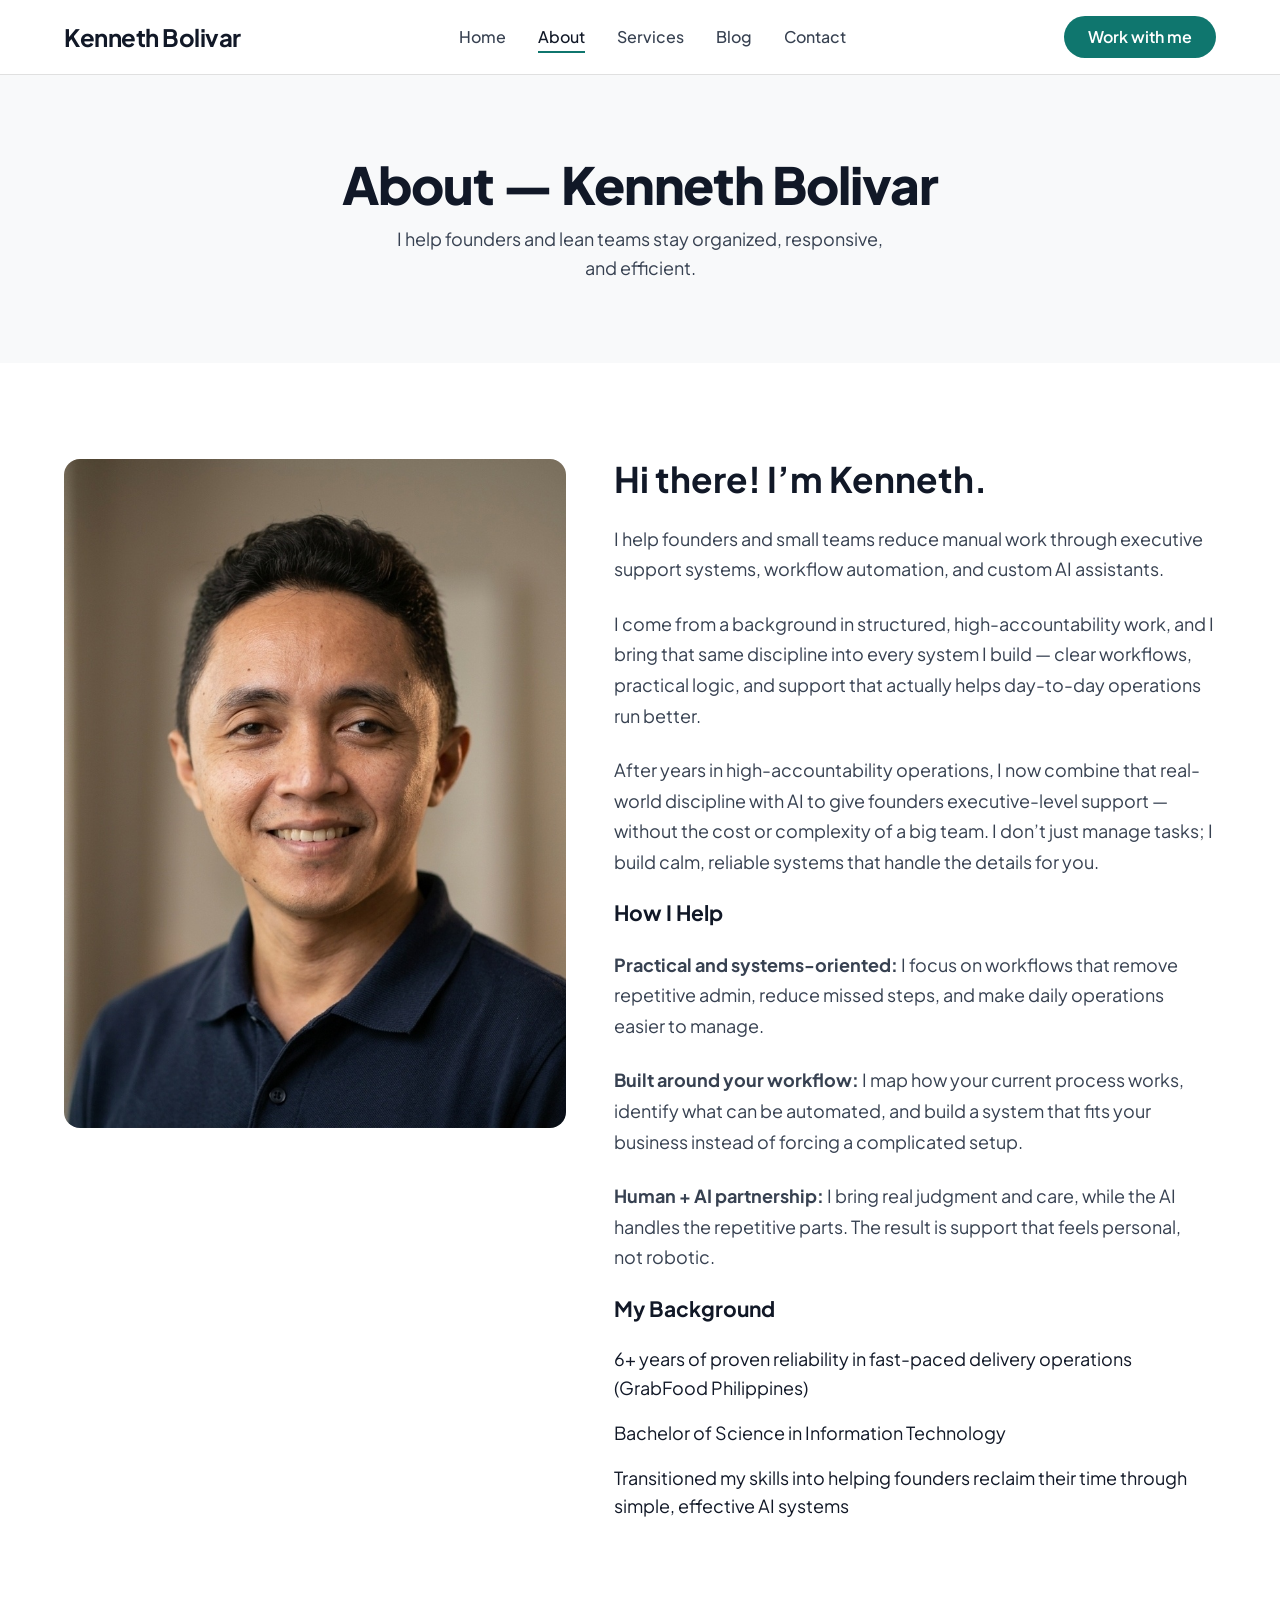
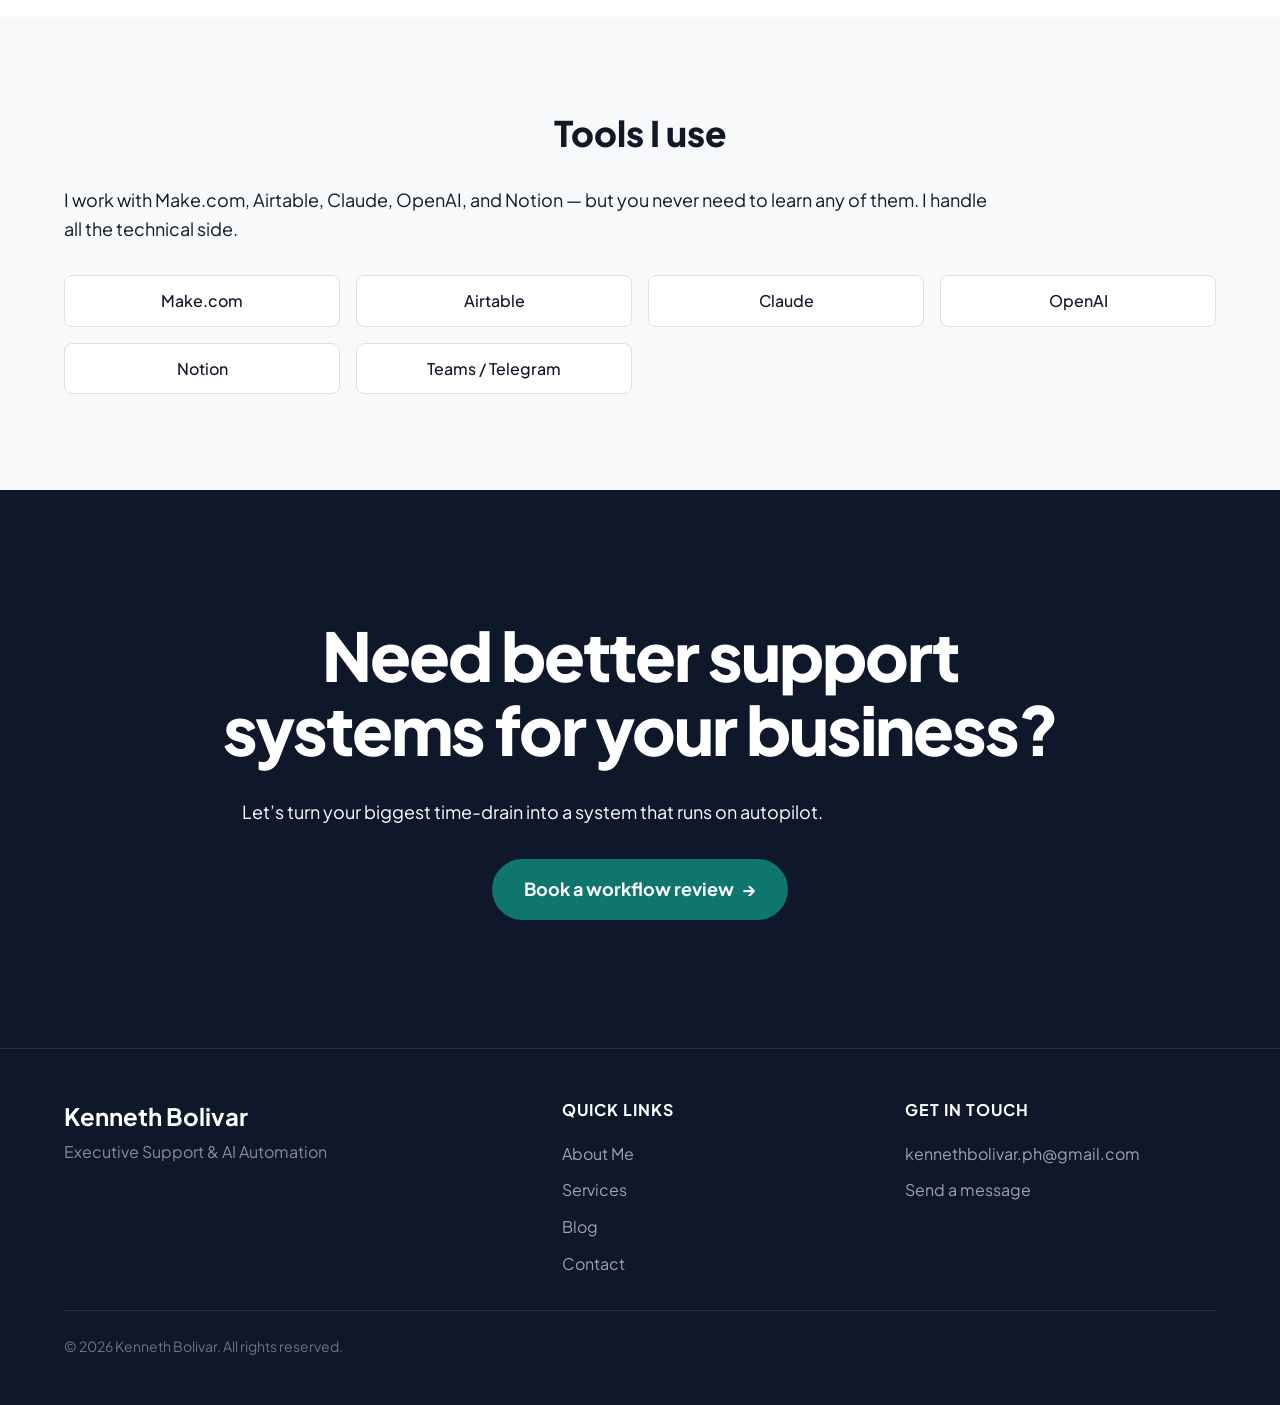
==== commit f80649b4: "Apply blog fixes: update listing, create new article page with hero image, author byline, and share " ====
--- a/about.html
+++ b/about.html
@@ -8,18 +8,11 @@
 / /___/ /_/ / / / / / / /_/ / /_/ / /_/  __/ /
 \____/\____/_/ /_/ /_/ .___/\__,_/\__/\___/_/
                     /_/
-        Created with Perplexity Computer
-        https://www.perplexity.ai/computer
 -->
-<meta name="generator" content="Perplexity Computer">
-<meta name="author" content="Perplexity Computer">
-<meta property="og:see_also" content="https://www.perplexity.ai/computer">
-<link rel="author" href="https://www.perplexity.ai/computer">
-
 <meta charset="UTF-8">
 <meta name="viewport" content="width=device-width, initial-scale=1.0">
 <title>About — Kenneth Bolivar</title>
-<meta name="description" content="Kenneth Bolivar — Executive Partner & AI Workflow Strategist. Building agentic systems that help founders reclaim time and scale with precision.">
+<meta name="description" content="I help founders and small teams reduce manual work through executive support systems, workflow automation, and custom AI assistants.">
 
 <link href="https://fonts.googleapis.com/css2?family=Plus+Jakarta+Sans:wght@300;400;500;600;700;800&display=swap" rel="stylesheet">
 <link rel="stylesheet" href="./base.css">
@@ -44,7 +37,7 @@
       <button class="theme-toggle" data-theme-toggle aria-label="Toggle dark mode">
         <svg width="20" height="20" viewBox="0 0 24 24" fill="none" stroke="currentColor" stroke-width="2"><path d="M21 12.79A9 9 0 1 1 11.21 3 7 7 0 0 0 21 12.79z"/></svg>
       </button>
-      <a href="./contact.html" class="nav__cta">Let's work!</a>
+      <a href="./contact.html" class="nav__cta">Work with me</a>
     </div>
     <button class="nav__hamburger" id="hamburger" aria-label="Open menu">
       <span></span><span></span><span></span>
@@ -58,14 +51,14 @@
   <a href="./services.html" onclick="closeMobile()">Services</a>
   <a href="./blog.html" onclick="closeMobile()">Blog</a>
   <a href="./contact.html" onclick="closeMobile()">Contact</a>
-  <a href="./contact.html" class="nav__cta" style="margin-top:1rem" onclick="closeMobile()">Let's work!</a>
+  <a href="./contact.html" class="nav__cta" style="margin-top:1rem" onclick="closeMobile()">Work with me</a>
 </div>
 
 <!-- ===== PAGE HEADER ===== -->
 <section class="page-header">
   <div class="container">
-    <h1 class="page-header__heading">Executive Partner & AI Workflow Strategist</h1>
-    <p class="page-header__subtext">Building agentic systems that help founders reclaim time and scale with precision.</p>
+    <h1 class="page-header__heading">About — Kenneth Bolivar</h1>
+    <p class="page-header__subtext">I help founders and lean teams stay organized, responsive, and efficient.</p>
   </div>
 </section>
 
@@ -77,35 +70,34 @@
         <img src="./assets/profile.jpg" alt="Kenneth Bolivar portrait" loading="lazy">
       </div>
       <div class="about-detail__content">
-        <h2>I don’t just manage tasks—I build systems that run themselves.</h2>
+        <h2>Hi there! I’m Kenneth.</h2>
         <p>
-          I’m Kenneth Bolivar. My approach is rooted in numerical problem solving, logical structure, and accuracy—making me a true Chief of Staff–style partner, not just a virtual assistant.
+          I help founders and small teams reduce manual work through executive support systems, workflow automation, and custom AI assistants.
         </p>
         <p>
-          With 5+ years of operations discipline, I help clients eliminate manual work through AI automation while bringing the rigor of an analyst to every engagement.
+          I come from a background in structured, high-accountability work, and I bring that same discipline into every system I build — clear workflows, practical logic, and support that actually helps day-to-day operations run better.
+        </p>
+        <p>
+          After years in high-accountability operations, I now combine that real-world discipline with AI to give founders executive-level support — without the cost or complexity of a big team. I don’t just manage tasks; I build calm, reliable systems that handle the details for you.
         </p>
         
-        <h3>What Makes My Approach Different</h3>
+        <h3>How I Help</h3>
         <p>
-          <strong>Analytical by nature:</strong> I interpret data, draw conclusions from numbers, and build systems around metrics—using automation to uncover inefficiencies and improve decisions.
+          <strong>Practical and systems-oriented:</strong> I focus on workflows that remove repetitive admin, reduce missed steps, and make daily operations easier to manage.
         </p>
         <p>
-          <strong>Low‑maintenance, high‑output:</strong> Wired for precision and autonomy. I thrive on clear rules and deliver results without constant direction.
+          <strong>Built around your workflow:</strong> I map how your current process works, identify what can be automated, and build a system that fits your business instead of forcing a complicated setup.
         </p>
         <p>
-          <strong>Owl (Strategist) mindset:</strong> I stay calm in complexity and turn chaos into repeatable processes.
+          <strong>Human + AI partnership:</strong> I bring real judgment and care, while the AI handles the repetitive parts. The result is support that feels personal, not robotic.
         </p>
 
-        <h3>Core Capabilities</h3>
+        <h3>My Background</h3>
         <ul style="list-style: none; padding: 0; display: flex; flex-direction: column; gap: 1rem;">
-          <li><strong>AI‑Powered Operations:</strong> Custom AI assistants (Claude, GPT), cross‑platform publishing, Airtable ↔ Notion sync, and agentic workflows that run themselves.</li>
-          <li><strong>Data‑Driven Support:</strong> Dashboards, KPI trackers, and decisions grounded in numbers—not guesswork.</li>
-          <li><strong>Operational Discipline:</strong> Structure for calendars, projects, and communications—nothing falls through the cracks.</li>
+          <li>6+ years of proven reliability in fast-paced delivery operations (GrabFood Philippines)</li>
+          <li>Bachelor of Science in Information Technology</li>
+          <li>Transitioned my skills into helping founders reclaim their time through simple, effective AI systems</li>
         </ul>
-
-        <p>
-          I’m also the creator of <strong>The Neural Log</strong>, an AI‑powered podcast exploring how AI is reshaping work and decision‑making.
-        </p>
       </div>
     </div>
   </div>
@@ -114,20 +106,15 @@
 <!-- ===== SKILLS ===== -->
 <section class="about-skills">
   <div class="container">
-    <h2 class="about-skills__heading fade-in">Tools &amp; Stack</h2>
+    <h2 class="about-skills__heading fade-in">Tools I use</h2>
+    <p style="margin-bottom: 2rem;">I work with Make.com, Airtable, Claude, OpenAI, and Notion — but you never need to learn any of them. I handle all the technical side.</p>
     <div class="about-skills__grid fade-in">
       <div class="skill-tag">Make.com</div>
       <div class="skill-tag">Airtable</div>
-      <div class="skill-tag">Claude API</div>
-      <div class="skill-tag">OpenAI API</div>
-      <div class="skill-tag">ChatGPT</div>
+      <div class="skill-tag">Claude</div>
+      <div class="skill-tag">OpenAI</div>
       <div class="skill-tag">Notion</div>
-      <div class="skill-tag">Slack / Teams</div>
-      <div class="skill-tag">Google Sheets</div>
-      <div class="skill-tag">Webhook Routing</div>
-      <div class="skill-tag">JSON / API Integration</div>
-      <div class="skill-tag">Process Documentation</div>
-      <div class="skill-tag">Data Architecture</div>
+      <div class="skill-tag">Teams / Telegram</div>
     </div>
   </div>
 </section>
@@ -136,10 +123,11 @@
 <section class="cta">
   <div class="container">
     <h2 class="cta__heading fade-in">
-      Ready to work<br>together?
+      Need better support systems for your business?
     </h2>
+    <p style="margin-bottom: 2rem;">Let’s turn your biggest time-drain into a system that runs on autopilot.</p>
     <a href="./contact.html" class="cta__btn">
-      Get in touch <span aria-hidden="true">→</span>
+      Book a workflow review <span aria-hidden="true">→</span>
     </a>
   </div>
 </section>
@@ -150,7 +138,7 @@
     <div class="footer__grid">
       <div>
         <div class="footer__brand-name">Kenneth Bolivar</div>
-        <div class="footer__brand-tagline">AI &amp; No-Code Automation Specialist</div>
+        <div class="footer__brand-tagline">Executive Support &amp; AI Automation</div>
       </div>
       <div>
         <div class="footer__heading">Quick Links</div>
@@ -171,7 +159,6 @@
     </div>
     <div class="footer__bottom">
       <span>&copy; 2026 Kenneth Bolivar. All rights reserved.</span>
-      <a href="https://www.perplexity.ai/computer" target="_blank" rel="noopener noreferrer">Created with Perplexity Computer</a>
     </div>
   </div>
 </footer>
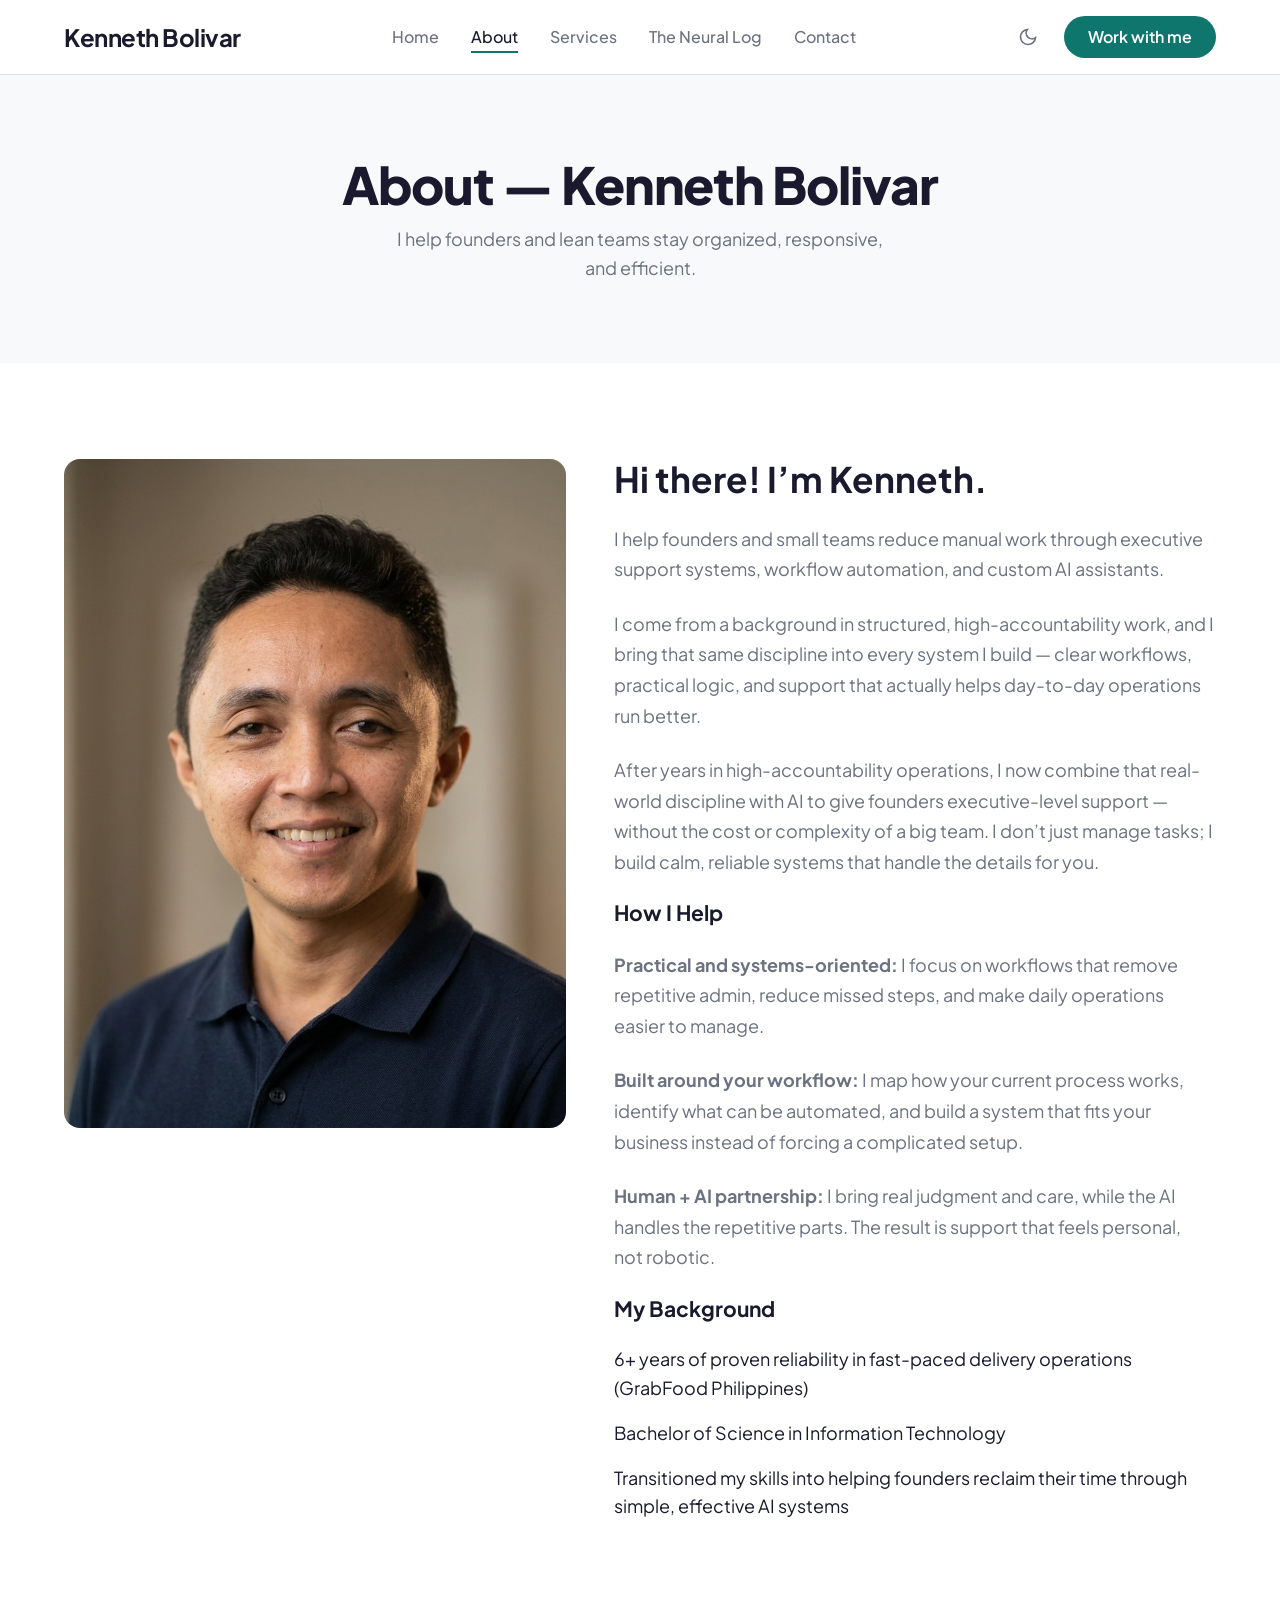
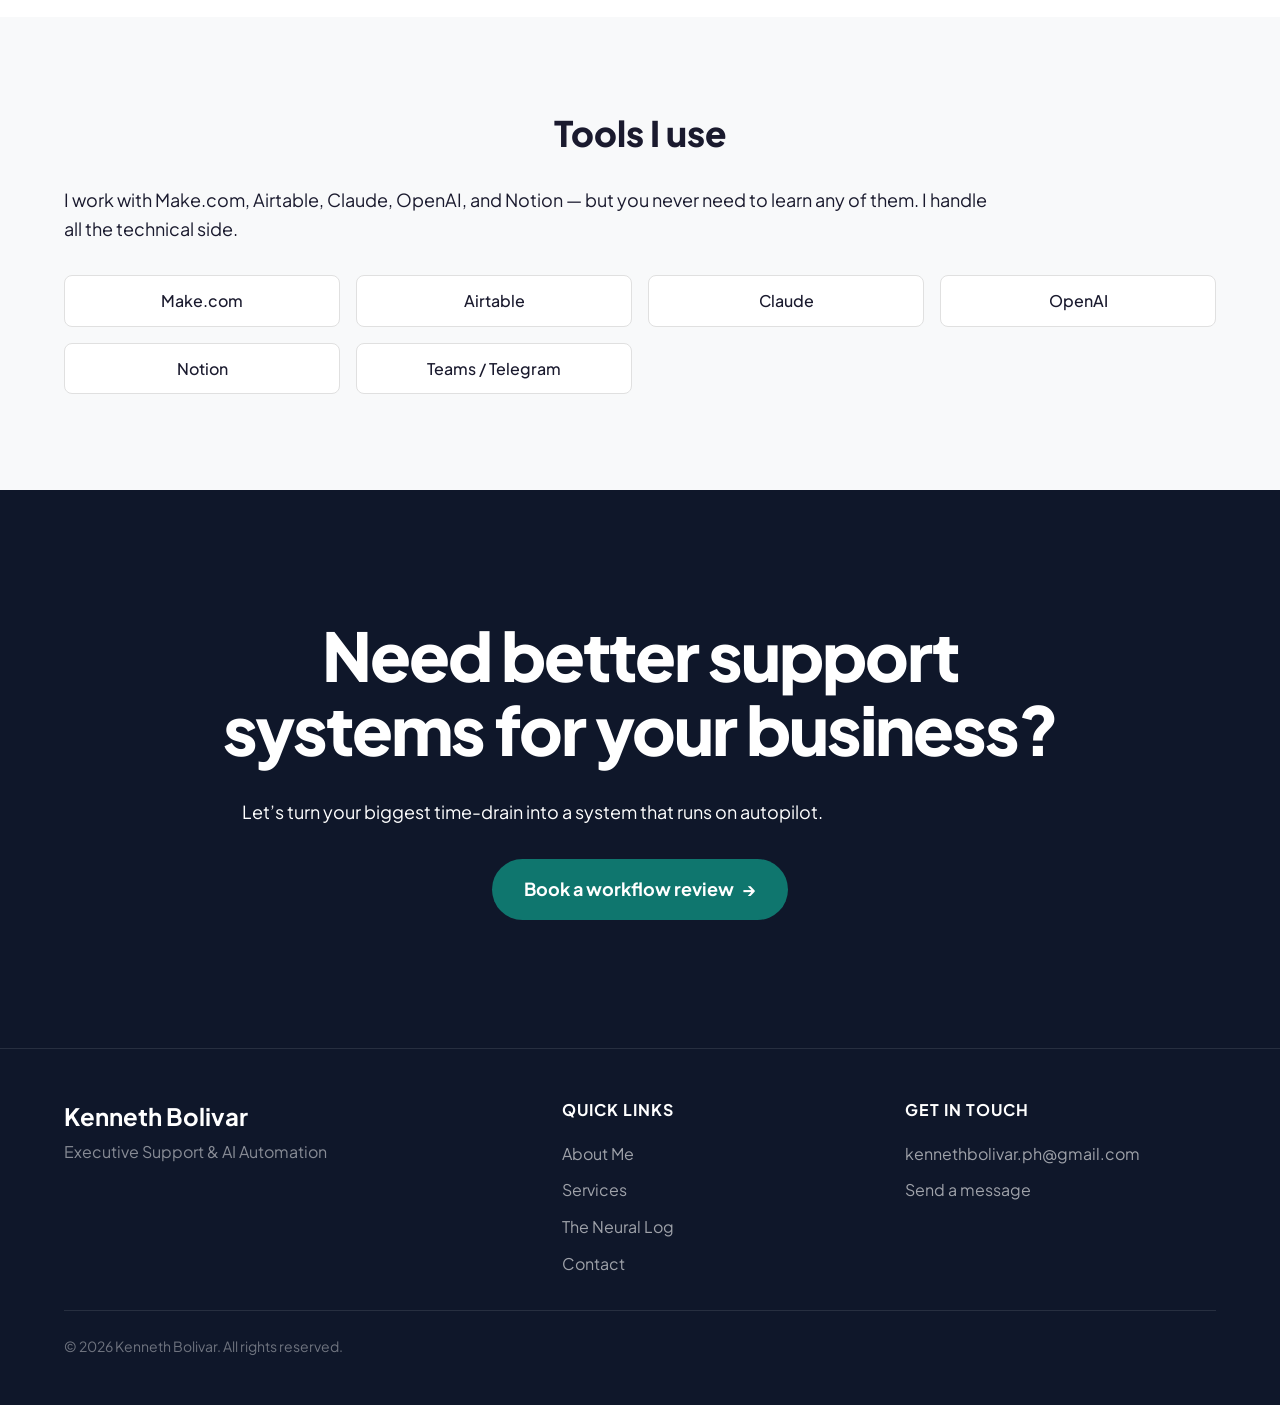
==== commit c1a08616: "Rename 'Blog' link to 'The Neural Log'" ====
--- a/about.html
+++ b/about.html
@@ -30,7 +30,7 @@
       <li><a href="./index.html" class="nav__link">Home</a></li>
       <li><a href="./about.html" class="nav__link nav__link--active">About</a></li>
       <li><a href="./services.html" class="nav__link">Services</a></li>
-      <li><a href="./blog.html" class="nav__link">Blog</a></li>
+      <li><a href="./blog.html" class="nav__link">The Neural Log</a></li>
       <li><a href="./contact.html" class="nav__link">Contact</a></li>
     </ul>
     <div class="nav__actions">
@@ -49,7 +49,7 @@
   <a href="./index.html" onclick="closeMobile()">Home</a>
   <a href="./about.html" onclick="closeMobile()">About</a>
   <a href="./services.html" onclick="closeMobile()">Services</a>
-  <a href="./blog.html" onclick="closeMobile()">Blog</a>
+  <a href="./blog.html" onclick="closeMobile()">The Neural Log</a>
   <a href="./contact.html" onclick="closeMobile()">Contact</a>
   <a href="./contact.html" class="nav__cta" style="margin-top:1rem" onclick="closeMobile()">Work with me</a>
 </div>
@@ -145,7 +145,7 @@
         <ul class="footer__links">
           <li><a href="./about.html">About Me</a></li>
           <li><a href="./services.html">Services</a></li>
-          <li><a href="./blog.html">Blog</a></li>
+          <li><a href="./blog.html">The Neural Log</a></li>
           <li><a href="./contact.html">Contact</a></li>
         </ul>
       </div>
--- a/style.css
+++ b/style.css
@@ -52,15 +52,16 @@
   --content-wide: 1200px;
 }
 
-/* ===== LIGHT MODE (Default) ===== */
+/* ===== LIGHT MODE (Absolute Default) ===== */
+/* Applied globally to the root, ensuring a clean, structured baseline */
 :root, [data-theme="light"] {
   --color-bg: #ffffff;
   --color-surface: #f8f9fa;
   --color-surface-2: #f1f3f5;
   --color-border: #e0e0e0;
-  --color-text: #111827;
-  --color-text-muted: #374151;
-  --color-text-faint: #6b7280;
+  --color-text: #1a1a2e;
+  --color-text-muted: #6b7280;
+  --color-text-faint: #9ca3af;
   --color-text-inverse: #ffffff;
   --color-primary: #0f766e;
   --color-primary-hover: #0d5e58;
@@ -71,7 +72,8 @@
   --color-dark-surface: #1e293b;
 }
 
-/* ===== DARK MODE ===== */
+/* ===== DARK MODE (Explicit Toggle Only) ===== */
+/* Only triggers when javascript explicitly adds data-theme="dark" to the HTML tag */
 [data-theme="dark"] {
   --color-bg: #0f172a;
   --color-surface: #1e293b;
@@ -1196,6 +1198,132 @@
   }
 }
 
+/* ===== BLOG PAGE STYLES ===== */
+.blog-page {
+  padding-bottom: var(--space-16);
+}
+
+/* Badges & Meta */
+.badge {
+  display: inline-block;
+  padding: var(--space-1) var(--space-3);
+  border-radius: var(--radius-full);
+  font-size: var(--text-xs);
+  font-weight: 700;
+  text-transform: uppercase;
+  letter-spacing: 0.05em;
+}
+.badge--primary {
+  background: var(--color-primary);
+  color: #ffffff;
+}
+.category {
+  font-size: var(--text-xs);
+  font-weight: 600;
+  color: var(--color-primary);
+  text-transform: uppercase;
+  letter-spacing: 0.05em;
+}
+
+/* Featured Card */
+.blog-featured {
+  margin-bottom: var(--space-12);
+}
+.featured-card {
+  display: block;
+  background: var(--color-surface);
+  border: 1px solid var(--color-border);
+  border-radius: var(--radius-xl);
+  padding: clamp(var(--space-6), 5vw, var(--space-12));
+  text-decoration: none;
+  transition: transform var(--transition-interactive), box-shadow var(--transition-interactive);
+}
+.featured-card:hover {
+  transform: translateY(-4px);
+  box-shadow: var(--shadow-lg);
+  border-color: var(--color-primary);
+}
+.card-meta {
+  display: flex;
+  align-items: center;
+  gap: var(--space-4);
+  margin-bottom: var(--space-4);
+}
+.featured-card__title {
+  font-family: var(--font-display);
+  font-size: var(--text-2xl);
+  font-weight: 800;
+  color: var(--color-text);
+  margin-bottom: var(--space-4);
+  line-height: 1.2;
+}
+.featured-card__excerpt {
+  font-size: var(--text-base);
+  color: var(--color-text-muted);
+  line-height: 1.7;
+  max-width: 800px;
+  margin-bottom: var(--space-6);
+}
+
+/* Standard Grid */
+.blog-grid {
+  display: grid;
+  grid-template-columns: repeat(auto-fit, minmax(300px, 1fr));
+  gap: var(--space-6);
+}
+.blog-card {
+  display: flex;
+  height: 100%;
+}
+.blog-card__link {
+  display: flex;
+  flex-direction: column;
+  background: var(--color-surface);
+  border: 1px solid var(--color-border);
+  border-radius: var(--radius-lg);
+  padding: var(--space-8);
+  text-decoration: none;
+  width: 100%;
+  transition: transform var(--transition-interactive), box-shadow var(--transition-interactive);
+}
+.blog-card__link:hover {
+  transform: translateY(-4px);
+  box-shadow: var(--shadow-md);
+  border-color: var(--color-primary);
+}
+.blog-card__body {
+  display: flex;
+  flex-direction: column;
+  flex: 1;
+}
+.blog-card__title {
+  font-size: var(--text-lg);
+  font-weight: 700;
+  color: var(--color-text);
+  margin-top: var(--space-2);
+  margin-bottom: var(--space-3);
+  line-height: 1.3;
+}
+.blog-card__excerpt {
+  font-size: var(--text-sm);
+  color: var(--color-text-muted);
+  line-height: 1.6;
+  margin-bottom: var(--space-6);
+  flex: 1;
+}
+
+/* Shared Footer for Cards */
+.card-footer {
+  display: flex;
+  align-items: center;
+  gap: var(--space-4);
+  font-size: var(--text-xs);
+  color: var(--color-text-faint);
+  font-weight: 500;
+  border-top: 1px solid var(--color-border);
+  padding-top: var(--space-4);
+}
+
 /* ===== SCROLL REVEAL ===== */
 .fade-in {
   opacity: 1;
@@ -1211,1426 +1339,3 @@
 @keyframes revealFade {
   to { opacity: 1; }
 }
-
-/* Screen reader only */
-.sr-only {
-  position: absolute;
-  width: 1px;
-  height: 1px;
-  padding: 0;
-  margin: -1px;
-  overflow: hidden;
-  clip: rect(0, 0, 0, 0);
-  white-space: nowrap;
-  border: 0;
-}
-
-/* ===== AUTHOR BOX ===== */
-.article__author-box {
-  display: flex;
-  gap: 1.25rem;
-  align-items: flex-start;
-  padding: 1.5rem;
-  margin-top: 2.5rem;
-  border-radius: 12px;
-  background: var(--color-surface-alt, #f8f9fa);
-  border: 1px solid var(--color-border, #e5e7eb);
-}
-[data-theme="dark"] .article__author-box {
-  background: rgba(255,255,255,0.04);
-  border-color: rgba(255,255,255,0.08);
-}
-.article__author-avatar {
-  flex-shrink: 0;
-  width: 3rem;
-  height: 3rem;
-  border-radius: 50%;
-  background: var(--color-primary, #0d9488);
-  color: #fff;
-  display: flex;
-  align-items: center;
-  justify-content: center;
-  font-weight: 700;
-  font-size: 0.875rem;
-}
-.article__author-name {
-  font-weight: 700;
-  font-size: 1rem;
-  margin-bottom: 0.125rem;
-}
-.article__author-role {
-  font-size: 0.8125rem;
-  opacity: 0.6;
-  margin-bottom: 0.5rem;
-}
-.article__author-bio {
-  font-size: 0.875rem;
-  line-height: 1.6;
-  margin: 0;
-  opacity: 0.8;
-}
-
-/* ===== RELATED POSTS ===== */
-.article__related {
-  margin-top: 3rem;
-  padding-top: 2rem;
-  border-top: 1px solid var(--color-border, #e5e7eb);
-}
-[data-theme="dark"] .article__related {
-  border-top-color: rgba(255,255,255,0.08);
-}
-.article__related-heading {
-  font-size: 1.25rem;
-  font-weight: 700;
-  margin-bottom: 1.25rem;
-}
-.article__related-grid {
-  display: grid;
-  grid-template-columns: repeat(auto-fit, minmax(250px, 1fr));
-  gap: 1rem;
-}
-.related-post-card {
-  display: block;
-  padding: 1.25rem;
-  border-radius: 10px;
-  border: 1px solid var(--color-border, #e5e7eb);
-  text-decoration: none;
-  color: inherit;
-  transition: border-color 0.2s, box-shadow 0.2s;
-}
-.related-post-card:hover {
-  border-color: var(--color-primary, #0d9488);
-  box-shadow: 0 2px 8px rgba(0,0,0,0.06);
-}
-[data-theme="dark"] .related-post-card {
-  border-color: rgba(255,255,255,0.08);
-}
-[data-theme="dark"] .related-post-card:hover {
-  border-color: var(--color-primary, #0d9488);
-  box-shadow: 0 2px 8px rgba(0,0,0,0.3);
-}
-.related-post-card__category {
-  display: inline-block;
-  font-size: 0.6875rem;
-  font-weight: 600;
-  text-transform: uppercase;
-  letter-spacing: 0.05em;
-  color: var(--color-primary, #0d9488);
-  margin-bottom: 0.5rem;
-}
-.related-post-card__title {
-  font-size: 0.9375rem;
-  font-weight: 600;
-  line-height: 1.4;
-  margin: 0 0 0.375rem;
-}
-.related-post-card__excerpt {
-  font-size: 0.8125rem;
-  line-height: 1.5;
-  opacity: 0.65;
-  margin: 0;
-}
-
-/* ===== TABLE OF CONTENTS ===== */
-.article__toc {
-  margin: 1.5rem 0 2rem;
-  padding: 1.25rem 1.5rem;
-  border-radius: 10px;
-  background: var(--color-surface-alt, #f8f9fa);
-  border: 1px solid var(--color-border, #e5e7eb);
-}
-[data-theme="dark"] .article__toc {
-  background: rgba(255,255,255,0.04);
-  border-color: rgba(255,255,255,0.08);
-}
-.article__toc-title {
-  font-size: 0.875rem;
-  font-weight: 700;
-  text-transform: uppercase;
-  letter-spacing: 0.05em;
-  margin-bottom: 0.75rem;
-  opacity: 0.6;
-}
-.article__toc ol {
-  margin: 0;
-  padding-left: 1.25rem;
-}
-.article__toc li {
-  margin-bottom: 0.375rem;
-  font-size: 0.875rem;
-  line-height: 1.5;
-}
-.article__toc a {
-  color: inherit;
-  text-decoration: none;
-  opacity: 0.8;
-  transition: opacity 0.2s;
-}
-.article__toc a:hover {
-  opacity: 1;
-  color: var(--color-primary, #0d9488);
-}
-
-/* ===== BLOG PAGE ===== */
-.blog-page { padding-bottom: 0; }
-
-.section-kicker {
-  font-size: 0.75rem;
-  font-weight: 600;
-  text-transform: uppercase;
-  letter-spacing: 0.08em;
-  color: var(--color-primary, #0d9488);
-  margin-bottom: 0.75rem;
-}
-
-.blog-hero {
-  padding: 5rem 0 3rem;
-}
-.blog-hero h1 {
-  font-size: clamp(1.75rem, 4vw, 2.5rem);
-  font-weight: 800;
-  line-height: 1.2;
-  max-width: 700px;
-  margin-bottom: 1rem;
-}
-.blog-hero-text {
-  font-size: 1.0625rem;
-  line-height: 1.6;
-  opacity: 0.7;
-  max-width: 560px;
-}
-
-/* Featured post */
-.blog-featured { padding-bottom: 2.5rem; }
-.featured-post-card {
-  display: block;
-  padding: 2rem 2.25rem;
-  border-radius: 14px;
-  border: 1px solid var(--color-border, #e5e7eb);
-  text-decoration: none;
-  color: inherit;
-  transition: border-color 0.25s, box-shadow 0.25s;
-}
-.featured-post-card:hover {
-  border-color: var(--color-primary, #0d9488);
-  box-shadow: 0 4px 20px rgba(0,0,0,0.06);
-}
-[data-theme="dark"] .featured-post-card {
-  border-color: rgba(255,255,255,0.08);
-}
-[data-theme="dark"] .featured-post-card:hover {
-  border-color: var(--color-primary, #0d9488);
-  box-shadow: 0 4px 20px rgba(0,0,0,0.3);
-}
-.post-tag {
-  display: inline-block;
-  font-size: 0.6875rem;
-  font-weight: 700;
-  text-transform: uppercase;
-  letter-spacing: 0.06em;
-  background: var(--color-primary, #0d9488);
-  color: #fff;
-  padding: 0.2rem 0.6rem;
-  border-radius: 4px;
-  margin-bottom: 0.75rem;
-}
-.post-category {
-  font-size: 0.75rem;
-  font-weight: 600;
-  text-transform: uppercase;
-  letter-spacing: 0.06em;
-  color: var(--color-primary, #0d9488);
-  margin-bottom: 0.5rem;
-}
-.featured-post-copy h2 {
-  font-size: clamp(1.25rem, 3vw, 1.625rem);
-  font-weight: 700;
-  line-height: 1.3;
-  margin-bottom: 0.75rem;
-}
-.post-excerpt {
-  font-size: 0.9375rem;
-  line-height: 1.6;
-  opacity: 0.7;
-  margin-bottom: 1rem;
-}
-.post-meta {
-  display: flex;
-  gap: 1rem;
-  font-size: 0.8125rem;
-  opacity: 0.5;
-  margin-bottom: 0.75rem;
-}
-.post-link {
-  font-size: 0.875rem;
-  font-weight: 600;
-  color: var(--color-primary, #0d9488);
-}
-
-/* Blog grid */
-.blog-grid-section { padding: 1rem 0 3rem; }
-.blog-grid {
-  display: grid;
-  grid-template-columns: repeat(auto-fit, minmax(280px, 1fr));
-  gap: 1.25rem;
-}
-.blog-card-link {
-  display: block;
-  padding: 1.5rem;
-  border-radius: 12px;
-  border: 1px solid var(--color-border, #e5e7eb);
-  text-decoration: none;
-  color: inherit;
-  height: 100%;
-  transition: border-color 0.25s, box-shadow 0.25s;
-}
-.blog-card-link:hover {
-  border-color: var(--color-primary, #0d9488);
-  box-shadow: 0 2px 12px rgba(0,0,0,0.05);
-}
-[data-theme="dark"] .blog-card-link {
-  border-color: rgba(255,255,255,0.08);
-}
-[data-theme="dark"] .blog-card-link:hover {
-  border-color: var(--color-primary, #0d9488);
-  box-shadow: 0 2px 12px rgba(0,0,0,0.3);
-}
-.blog-card-body h3 {
-  font-size: 1.0625rem;
-  font-weight: 700;
-  line-height: 1.35;
-  margin-bottom: 0.5rem;
-}
-.blog-card-body .post-excerpt {
-  font-size: 0.8125rem;
-}
-
-/* Blog CTA */
-.blog-cta { padding: 2rem 0 4rem; }
-.blog-cta-box {
-  padding: 2.5rem;
-  border-radius: 14px;
-  background: var(--color-surface-alt, #f8f9fa);
-  border: 1px solid var(--color-border, #e5e7eb);
-  text-align: center;
-}
-[data-theme="dark"] .blog-cta-box {
-  background: rgba(255,255,255,0.04);
-  border-color: rgba(255,255,255,0.08);
-}
-.blog-cta-box h2 {
-  font-size: clamp(1.25rem, 3vw, 1.5rem);
-  font-weight: 700;
-  margin-bottom: 0.75rem;
-}
-.blog-cta-box > p:not(.section-kicker) {
-  font-size: 0.9375rem;
-  line-height: 1.6;
-  opacity: 0.7;
-  max-width: 480px;
-  margin: 0 auto 1.5rem;
-}
-.primary-btn {
-  display: inline-block;
-  padding: 0.75rem 1.75rem;
-  background: var(--color-primary, #0d9488);
-  color: #fff;
-  font-weight: 600;
-  font-size: 0.9375rem;
-  border-radius: 8px;
-  text-decoration: none;
-  transition: opacity 0.2s;
-}
-.primary-btn:hover { opacity: 0.9; }
-
-/* ===== BLOG PAGE — DARK THEME OVERRIDE ===== */
-.blog-page {
-  background: #0b0f19;
-  color: #f5f7fb;
-}
-
-.blog-hero,
-.blog-featured,
-.blog-grid-section,
-.blog-cta {
-  padding: 72px 0;
-}
-
-.blog-hero {
-  border-bottom: 1px solid rgba(255,255,255,0.08);
-}
-
-.blog-page .container {
-  width: min(1120px, calc(100% - 48px));
-  margin: 0 auto;
-}
-
-.blog-page .section-kicker {
-  display: inline-block;
-  margin-bottom: 16px;
-  font-size: 0.82rem;
-  font-weight: 700;
-  letter-spacing: 0.14em;
-  text-transform: uppercase;
-  color: #8fb4ff;
-}
-
-.blog-hero h1 {
-  max-width: 820px;
-  margin: 0 0 18px;
-  font-size: clamp(2.2rem, 5vw, 4.2rem);
-  line-height: 1.05;
-  letter-spacing: -0.03em;
-}
-
-.blog-hero-text {
-  max-width: 720px;
-  margin: 0;
-  font-size: 1.05rem;
-  line-height: 1.8;
-  color: rgba(245, 247, 251, 0.76);
-}
-
-.featured-post-card,
-.blog-card-link {
-  text-decoration: none;
-  color: inherit;
-  display: block;
-}
-
-.featured-post-card {
-  position: relative;
-  padding: 40px;
-  border: 1px solid rgba(255,255,255,0.08);
-  border-radius: 24px;
-  background:
-    radial-gradient(circle at top right, rgba(94, 120, 255, 0.18), transparent 35%),
-    linear-gradient(180deg, #121827 0%, #0f1522 100%);
-  box-shadow: 0 18px 50px rgba(0, 0, 0, 0.28);
-  transition: transform 0.25s ease, border-color 0.25s ease, box-shadow 0.25s ease;
-}
-
-.featured-post-card:hover {
-  transform: translateY(-4px);
-  border-color: rgba(143,180,255,0.35);
-  box-shadow: 0 24px 60px rgba(0, 0, 0, 0.34);
-}
-
-.post-tag {
-  display: inline-flex;
-  align-items: center;
-  padding: 8px 12px;
-  margin-bottom: 18px;
-  border-radius: 999px;
-  background: rgba(143,180,255,0.12);
-  color: #bcd1ff;
-  font-size: 0.78rem;
-  font-weight: 700;
-  text-transform: uppercase;
-  letter-spacing: 0.08em;
-}
-
-.post-category {
-  margin: 0 0 10px;
-  font-size: 0.88rem;
-  font-weight: 700;
-  color: #8fb4ff;
-  text-transform: uppercase;
-  letter-spacing: 0.08em;
-}
-
-.featured-post-card h2 {
-  margin: 0 0 14px;
-  max-width: 760px;
-  font-size: clamp(1.8rem, 3vw, 2.8rem);
-  line-height: 1.15;
-  letter-spacing: -0.02em;
-}
-
-.post-excerpt {
-  margin: 0 0 18px;
-  max-width: 760px;
-  color: rgba(245, 247, 251, 0.74);
-  line-height: 1.8;
-}
-
-.post-meta {
-  display: flex;
-  flex-wrap: wrap;
-  gap: 14px;
-  font-size: 0.92rem;
-  color: rgba(245, 247, 251, 0.58);
-}
-
-.post-link {
-  display: inline-block;
-  margin-top: 20px;
-  font-weight: 700;
-  color: #ffffff;
-}
-
-.blog-grid {
-  display: grid;
-  grid-template-columns: repeat(3, minmax(0, 1fr));
-  gap: 24px;
-}
-
-.blog-card {
-  height: 100%;
-}
-
-.blog-card-link {
-  height: 100%;
-  padding: 28px;
-  border: 1px solid rgba(255,255,255,0.08);
-  border-radius: 22px;
-  background: linear-gradient(180deg, #111827 0%, #0d1320 100%);
-  transition: transform 0.25s ease, border-color 0.25s ease, box-shadow 0.25s ease;
-}
-
-.blog-card-link:hover {
-  transform: translateY(-4px);
-  border-color: rgba(143,180,255,0.28);
-  box-shadow: 0 18px 45px rgba(0,0,0,0.28);
-}
-
-.blog-card h3 {
-  margin: 0 0 14px;
-  font-size: 1.32rem;
-  line-height: 1.3;
-  letter-spacing: -0.02em;
-}
-
-.blog-cta-box {
-  padding: 40px;
-  border: 1px solid rgba(255,255,255,0.08);
-  border-radius: 24px;
-  background: linear-gradient(180deg, #111827 0%, #0d1320 100%);
-  text-align: left;
-}
-
-.blog-cta-box h2 {
-  margin: 0 0 14px;
-  font-size: clamp(1.8rem, 3vw, 2.7rem);
-  line-height: 1.15;
-}
-
-.blog-cta-box p {
-  max-width: 720px;
-  margin: 0 0 22px;
-  line-height: 1.8;
-  color: rgba(245, 247, 251, 0.74);
-}
-
-.blog-page .primary-btn {
-  display: inline-flex;
-  align-items: center;
-  justify-content: center;
-  padding: 14px 20px;
-  border-radius: 999px;
-  background: #ffffff;
-  color: #0b0f19;
-  text-decoration: none;
-  font-weight: 700;
-  transition: transform 0.2s ease, opacity 0.2s ease;
-}
-
-.blog-page .primary-btn:hover {
-  transform: translateY(-2px);
-  opacity: 0.94;
-}
-
-@media (max-width: 980px) {
-  .blog-grid {
-    grid-template-columns: 1fr 1fr;
-  }
-}
-
-@media (max-width: 680px) {
-  .blog-hero,
-  .blog-featured,
-  .blog-grid-section,
-  .blog-cta {
-    padding: 52px 0;
-  }
-
-  .featured-post-card,
-  .blog-card-link,
-  .blog-cta-box {
-    padding: 24px;
-    border-radius: 18px;
-  }
-
-  .blog-grid {
-    grid-template-columns: 1fr;
-  }
-
-  .blog-page .container {
-    width: min(1120px, calc(100% - 32px));
-  }
-}
-
-/* ===== POST PAGE — DARK EDITORIAL LAYOUT ===== */
-.post-page {
-  background: #0b0f19;
-  color: #f5f7fb;
-}
-
-.post-shell {
-  width: min(1120px, calc(100% - 48px));
-  margin: 0 auto;
-}
-
-.post-hero {
-  padding: 72px 0 36px;
-  border-bottom: 1px solid rgba(255,255,255,0.08);
-}
-
-.back-link {
-  display: inline-flex;
-  align-items: center;
-  gap: 8px;
-  margin-bottom: 32px;
-  color: rgba(245,247,251,0.72);
-  text-decoration: none;
-  font-weight: 600;
-}
-
-.back-link:hover {
-  color: #fff;
-}
-
-.post-hero-inner {
-  max-width: 820px;
-}
-
-.post-title {
-  margin: 0 0 18px;
-  font-size: clamp(2.3rem, 5vw, 4.3rem);
-  line-height: 1.04;
-  letter-spacing: -0.03em;
-}
-
-.post-intro {
-  margin: 20px 0 0;
-  max-width: 760px;
-  font-size: 1.05rem;
-  line-height: 1.8;
-  color: rgba(245,247,251,0.76);
-}
-
-.post-layout-section {
-  padding: 48px 0 72px;
-}
-
-.post-layout {
-  display: grid;
-  grid-template-columns: 280px minmax(0, 1fr);
-  gap: 40px;
-  align-items: start;
-}
-
-.post-sidebar {
-  position: sticky;
-  top: 110px;
-}
-
-.toc-card {
-  padding: 24px;
-  border: 1px solid rgba(255,255,255,0.08);
-  border-radius: 22px;
-  background: linear-gradient(180deg, #111827 0%, #0d1320 100%);
-}
-
-.toc-title {
-  margin: 0 0 16px;
-  font-size: 0.95rem;
-  font-weight: 700;
-  color: #fff;
-}
-
-.toc-nav {
-  display: grid;
-  gap: 12px;
-}
-
-.toc-nav a {
-  color: rgba(245,247,251,0.68);
-  text-decoration: none;
-  line-height: 1.5;
-  font-size: 0.95rem;
-}
-
-.toc-nav a:hover {
-  color: #8fb4ff;
-}
-
-.post-article {
-  min-width: 0;
-}
-
-.post-article > p,
-.post-article li {
-  font-size: 1.05rem;
-  line-height: 1.9;
-  color: rgba(245,247,251,0.84);
-}
-
-.post-article h2 {
-  margin: 52px 0 18px;
-  font-size: clamp(1.6rem, 3vw, 2.3rem);
-  line-height: 1.2;
-  letter-spacing: -0.02em;
-}
-
-.post-article h3 {
-  margin: 0 0 10px;
-  font-size: 1.15rem;
-  line-height: 1.35;
-}
-
-.featured-quote {
-  margin: 0 0 32px;
-  padding: 28px 28px 24px;
-  border-left: 4px solid #8fb4ff;
-  border-radius: 18px;
-  background: rgba(143,180,255,0.08);
-}
-
-.featured-quote p {
-  margin: 0 0 12px;
-  font-size: 1.15rem;
-  line-height: 1.8;
-  color: #f5f7fb;
-}
-
-.featured-quote cite {
-  color: rgba(245,247,251,0.66);
-  font-style: normal;
-}
-
-.callout-grid {
-  display: grid;
-  grid-template-columns: repeat(2, minmax(0, 1fr));
-  gap: 18px;
-  margin-top: 24px;
-}
-
-.callout-card {
-  padding: 22px;
-  border: 1px solid rgba(255,255,255,0.08);
-  border-radius: 20px;
-  background: linear-gradient(180deg, #111827 0%, #0d1320 100%);
-}
-
-.callout-card p {
-  margin: 0;
-  color: rgba(245,247,251,0.72);
-  line-height: 1.75;
-}
-
-.post-steps {
-  margin: 20px 0 0;
-  padding-left: 22px;
-}
-
-.post-steps li + li {
-  margin-top: 12px;
-}
-
-.faq-list {
-  display: grid;
-  gap: 18px;
-  margin-top: 20px;
-}
-
-.faq-item {
-  padding: 22px;
-  border: 1px solid rgba(255,255,255,0.08);
-  border-radius: 20px;
-  background: linear-gradient(180deg, #111827 0%, #0d1320 100%);
-}
-
-.faq-item p {
-  margin: 0;
-  color: rgba(245,247,251,0.74);
-  line-height: 1.8;
-}
-
-.post-cta {
-  margin-top: 56px;
-  padding: 32px;
-  border: 1px solid rgba(255,255,255,0.08);
-  border-radius: 24px;
-  background:
-    radial-gradient(circle at top right, rgba(94,120,255,0.16), transparent 35%),
-    linear-gradient(180deg, #121827 0%, #0f1522 100%);
-}
-
-.author-box {
-  display: flex;
-  gap: 18px;
-  align-items: flex-start;
-  margin-top: 32px;
-  padding: 28px;
-  border: 1px solid rgba(255,255,255,0.08);
-  border-radius: 24px;
-  background: linear-gradient(180deg, #111827 0%, #0d1320 100%);
-}
-
-.author-avatar {
-  width: 58px;
-  height: 58px;
-  border-radius: 50%;
-  display: grid;
-  place-items: center;
-  background: rgba(143,180,255,0.14);
-  color: #d9e5ff;
-  font-weight: 800;
-  flex-shrink: 0;
-}
-
-.author-copy h3 {
-  margin: 0 0 6px;
-  font-size: 1.15rem;
-}
-
-.author-role {
-  margin: 0 0 10px;
-  color: #8fb4ff;
-  font-weight: 600;
-}
-
-.author-copy p:last-child {
-  margin: 0;
-  color: rgba(245,247,251,0.72);
-  line-height: 1.8;
-}
-
-.related-posts {
-  padding: 0 0 72px;
-}
-
-.section-heading {
-  margin-bottom: 26px;
-}
-
-@media (max-width: 980px) {
-  .post-layout {
-    grid-template-columns: 1fr;
-  }
-
-  .post-sidebar {
-    position: static;
-  }
-
-  .callout-grid {
-    grid-template-columns: 1fr;
-  }
-}
-
-@media (max-width: 680px) {
-  .post-shell {
-    width: min(1120px, calc(100% - 32px));
-  }
-
-  .post-hero {
-    padding: 56px 0 28px;
-  }
-
-  .toc-card,
-  .callout-card,
-  .faq-item,
-  .post-cta,
-  .author-box {
-    padding: 22px;
-    border-radius: 18px;
-  }
-
-  .author-box {
-    flex-direction: column;
-  }
-}
-
-/* ===== POST ARTICLE SPACING FIXES ===== */
-
-/* Paragraph spacing — breathing room between blocks */
-.post-article > p + p {
-  margin-top: 24px;
-}
-
-/* First paragraph after heading */
-.post-article h2 + p {
-  margin-top: 20px;
-}
-
-/* Space below paragraphs before next heading */
-.post-article > p {
-  margin-bottom: 0;
-  margin-top: 0;
-}
-
-/* General paragraph flow */
-.post-article > p:not(:first-child) {
-  margin-top: 22px;
-}
-
-/* Heading spacing — more air above, tighter below */
-.post-article h2:first-of-type {
-  margin-top: 0;
-}
-
-/* Callout grid gap from heading */
-.post-article h2 + .callout-grid {
-  margin-top: 28px;
-}
-
-/* Callout card inner spacing */
-.callout-card h3 {
-  margin-bottom: 8px;
-}
-
-/* Ordered list (post-steps) breathing */
-.post-steps li {
-  padding-left: 4px;
-  line-height: 1.8;
-}
-
-.post-steps li + li {
-  margin-top: 16px;
-}
-
-/* FAQ item internal spacing */
-.faq-item h3 {
-  margin-bottom: 10px;
-  font-size: 1.05rem;
-  color: #f5f7fb;
-}
-
-/* FAQ list gap from heading */
-.post-article h2 + .faq-list {
-  margin-top: 24px;
-}
-
-/* Post CTA internal spacing */
-.post-cta .section-kicker {
-  margin-bottom: 12px;
-}
-.post-cta h2 {
-  margin-top: 0;
-  margin-bottom: 16px;
-  font-size: clamp(1.5rem, 3vw, 2rem);
-}
-.post-cta > p:not(.section-kicker) {
-  margin-top: 0;
-  margin-bottom: 24px;
-}
-
-/* Author box inner spacing */
-.author-copy > p {
-  margin-top: 0;
-}
-
-/* Featured quote — add space after it */
-.featured-quote + p {
-  margin-top: 28px;
-}
-
-/* Related posts section top padding */
-.related-posts {
-  padding-top: 48px;
-}
-
-/* Post meta spacing from title */
-.post-hero .post-meta {
-  margin-top: 16px;
-  margin-bottom: 0;
-}
-
-/* ===== DEFINITIVE POST ARTICLE SPACING — OVERRIDES ALL ===== */
-.post-page .post-article > p {
-  margin: 0 0 24px !important;
-}
-
-.post-page .post-article > h2 {
-  margin: 56px 0 22px !important;
-}
-
-.post-page .post-article > h2:first-of-type {
-  margin-top: 0 !important;
-}
-
-.post-page .post-article > h3 {
-  margin: 32px 0 12px !important;
-}
-
-.post-page .post-article > blockquote + p {
-  margin-top: 32px !important;
-}
-
-.post-page .post-article > ol,
-.post-page .post-article > ul {
-  margin: 8px 0 32px !important;
-}
-
-.post-page .post-article .post-steps li + li {
-  margin-top: 18px !important;
-}
-
-.post-page .post-article .callout-grid {
-  margin: 28px 0 8px !important;
-}
-
-.post-page .post-article .faq-list {
-  margin: 24px 0 8px !important;
-}
-
-.post-page .post-article .faq-item h3 {
-  margin: 0 0 12px !important;
-}
-
-.post-page .post-article .post-cta {
-  margin-top: 64px !important;
-}
-
-.post-page .post-article .post-cta h2 {
-  margin: 0 0 16px !important;
-  font-size: clamp(1.5rem, 3vw, 2rem) !important;
-}
-
-.post-page .post-article .post-cta > p:not(.section-kicker) {
-  margin: 0 0 24px !important;
-}
-
-.post-page .post-article .author-box {
-  margin-top: 40px !important;
-}
-
-/* ===== MEDIUM-INSPIRED READING EXPERIENCE ===== */
-
-/* Narrow the article column for comfortable reading */
-.post-page .post-article {
-  max-width: 680px;
-}
-
-/* Body text — larger, more generous line height */
-.post-page .post-article > p,
-.post-page .post-article li {
-  font-size: 1.175rem !important;
-  line-height: 2 !important;
-  color: rgba(245,247,251,0.86) !important;
-  letter-spacing: 0.005em;
-}
-
-/* Each paragraph is a breathing block */
-.post-page .post-article > p {
-  margin: 0 0 32px !important;
-}
-
-/* Short standalone paragraphs (like "You've felt it, haven't you?") get extra drama */
-.post-page .post-article > blockquote + p {
-  margin-top: 40px !important;
-}
-
-/* Section headings — big breathing room above */
-.post-page .post-article > h2 {
-  margin: 72px 0 24px !important;
-  font-size: clamp(1.7rem, 3.2vw, 2.4rem) !important;
-  line-height: 1.18 !important;
-  letter-spacing: -0.025em;
-  color: #f5f7fb;
-}
-
-.post-page .post-article > h2:first-of-type {
-  margin-top: 8px !important;
-}
-
-/* H3 inside callouts/FAQ — tighter */
-.post-page .post-article h3 {
-  font-size: 1.125rem !important;
-  line-height: 1.4 !important;
-  margin: 0 0 12px !important;
-}
-
-/* Featured quote — more presence */
-.post-page .featured-quote {
-  margin: 0 0 40px !important;
-  padding: 32px 32px 28px !important;
-}
-
-.post-page .featured-quote p {
-  font-size: 1.25rem !important;
-  line-height: 1.85 !important;
-}
-
-.post-page .featured-quote cite {
-  font-size: 0.95rem;
-}
-
-/* Callout cards — more inner breathing room */
-.post-page .callout-card {
-  padding: 26px !important;
-}
-
-.post-page .callout-card p {
-  font-size: 1.05rem !important;
-  line-height: 1.8 !important;
-}
-
-/* Callout grid distance from heading */
-.post-page .callout-grid {
-  margin: 32px 0 16px !important;
-}
-
-/* Ordered list steps */
-.post-page .post-steps {
-  margin: 12px 0 36px !important;
-  padding-left: 24px !important;
-}
-
-.post-page .post-steps li {
-  font-size: 1.175rem !important;
-  padding-left: 6px;
-}
-
-.post-page .post-steps li + li {
-  margin-top: 20px !important;
-}
-
-/* FAQ items — more padding, clearer separation */
-.post-page .faq-list {
-  margin: 28px 0 16px !important;
-  gap: 20px !important;
-}
-
-.post-page .faq-item {
-  padding: 26px !important;
-}
-
-.post-page .faq-item h3 {
-  font-size: 1.1rem !important;
-  margin-bottom: 14px !important;
-}
-
-.post-page .faq-item p {
-  font-size: 1.05rem !important;
-  line-height: 1.85 !important;
-}
-
-/* CTA — generous breathing */
-.post-page .post-cta {
-  margin-top: 72px !important;
-  padding: 36px !important;
-}
-
-.post-page .post-cta .section-kicker {
-  margin-bottom: 14px;
-}
-
-.post-page .post-cta h2 {
-  margin: 0 0 18px !important;
-}
-
-.post-page .post-cta > p:not(.section-kicker) {
-  font-size: 1.05rem !important;
-  line-height: 1.85 !important;
-  margin: 0 0 28px !important;
-}
-
-/* Author box — generous */
-.post-page .author-box {
-  margin-top: 48px !important;
-  padding: 32px !important;
-}
-
-.post-page .author-copy > p:last-child {
-  font-size: 1rem !important;
-  line-height: 1.85 !important;
-}
-
-/* Related posts — clear section break */
-.post-page .related-posts {
-  padding-top: 56px !important;
-  border-top: 1px solid rgba(255,255,255,0.06);
-}
-
-/* ==========================================================
-   LIGHT MODE OVERRIDE — Blog Page + Post Page
-   ========================================================== */
-
-/* --- Blog index page --- */
-.blog-page {
-  background: var(--color-bg) !important;
-  color: var(--color-text) !important;
-}
-
-.blog-page .section-kicker {
-  color: var(--color-primary) !important;
-}
-
-.blog-hero {
-  border-bottom-color: var(--color-border) !important;
-}
-
-.blog-hero h1 { color: var(--color-text) !important; }
-
-.blog-hero-text {
-  color: var(--color-text-muted) !important;
-}
-
-.featured-post-card {
-  background: var(--color-surface) !important;
-  border-color: var(--color-border) !important;
-  box-shadow: 0 8px 30px rgba(0,0,0,0.06) !important;
-}
-.featured-post-card:hover {
-  border-color: var(--color-primary) !important;
-  box-shadow: 0 12px 40px rgba(0,0,0,0.1) !important;
-  transform: translateY(-4px);
-}
-
-.post-tag {
-  background: var(--color-primary-light) !important;
-  color: var(--color-primary) !important;
-}
-
-.post-category {
-  color: var(--color-primary) !important;
-}
-
-.featured-post-card h2,
-.blog-card h3 {
-  color: var(--color-text) !important;
-}
-
-.post-excerpt {
-  color: var(--color-text-muted) !important;
-}
-
-.post-meta {
-  color: var(--color-text-faint) !important;
-}
-
-.post-link {
-  color: var(--color-primary) !important;
-}
-
-.blog-card-link {
-  background: var(--color-surface) !important;
-  border-color: var(--color-border) !important;
-}
-.blog-card-link:hover {
-  border-color: var(--color-primary) !important;
-  box-shadow: 0 8px 24px rgba(0,0,0,0.08) !important;
-  transform: translateY(-4px);
-}
-
-.blog-cta-box {
-  background: var(--color-surface) !important;
-  border-color: var(--color-border) !important;
-}
-.blog-cta-box h2 { color: var(--color-text) !important; }
-.blog-cta-box p { color: var(--color-text-muted) !important; }
-
-.blog-page .primary-btn {
-  background: var(--color-primary) !important;
-  color: #fff !important;
-}
-.blog-page .primary-btn:hover { opacity: 0.9; }
-
-/* --- Post / article page --- */
-.post-page {
-  background: var(--color-bg) !important;
-  color: var(--color-text) !important;
-}
-
-.post-hero {
-  border-bottom-color: var(--color-border) !important;
-}
-
-.back-link {
-  color: var(--color-text-muted) !important;
-}
-.back-link:hover {
-  color: var(--color-text) !important;
-}
-
-.post-title { color: var(--color-text) !important; }
-.post-hero .post-category { color: var(--color-primary) !important; }
-.post-hero .post-meta { color: var(--color-text-faint) !important; }
-
-.post-intro {
-  color: var(--color-text-muted) !important;
-}
-
-/* TOC sidebar */
-.toc-card {
-  background: var(--color-surface) !important;
-  border-color: var(--color-border) !important;
-}
-.toc-title { color: var(--color-text) !important; }
-.toc-nav a { color: var(--color-text-muted) !important; }
-.toc-nav a:hover { color: var(--color-primary) !important; }
-
-/* Article body */
-.post-page .post-article > p,
-.post-page .post-article li {
-  color: var(--color-text-muted) !important;
-}
-
-.post-page .post-article h2 {
-  color: var(--color-text) !important;
-}
-
-.post-page .post-article h3 {
-  color: var(--color-text) !important;
-}
-
-/* Blockquote */
-.post-page .featured-quote {
-  border-left-color: var(--color-primary) !important;
-  background: var(--color-primary-light) !important;
-}
-.post-page .featured-quote p {
-  color: var(--color-text) !important;
-}
-.post-page .featured-quote cite {
-  color: var(--color-text-faint) !important;
-}
-
-/* Callout cards */
-.post-page .callout-card {
-  background: var(--color-surface) !important;
-  border-color: var(--color-border) !important;
-}
-.post-page .callout-card h3 { color: var(--color-text) !important; }
-.post-page .callout-card p { color: var(--color-text-muted) !important; }
-
-/* FAQ items */
-.post-page .faq-item {
-  background: var(--color-surface) !important;
-  border-color: var(--color-border) !important;
-}
-.post-page .faq-item h3 { color: var(--color-text) !important; }
-.post-page .faq-item p { color: var(--color-text-muted) !important; }
-
-/* CTA */
-.post-page .post-cta {
-  background: var(--color-surface) !important;
-  border-color: var(--color-border) !important;
-}
-.post-page .post-cta .section-kicker { color: var(--color-primary) !important; }
-.post-page .post-cta h2 { color: var(--color-text) !important; }
-.post-page .post-cta p { color: var(--color-text-muted) !important; }
-.post-page .primary-btn {
-  background: var(--color-primary) !important;
-  color: #fff !important;
-}
-
-/* Author box */
-.post-page .author-box {
-  background: var(--color-surface) !important;
-  border-color: var(--color-border) !important;
-}
-.post-page .author-avatar {
-  background: var(--color-primary-light) !important;
-  color: var(--color-primary) !important;
-}
-.post-page .author-copy h3 { color: var(--color-text) !important; }
-.post-page .author-role { color: var(--color-primary) !important; }
-.post-page .author-copy p:last-child { color: var(--color-text-muted) !important; }
-
-/* Related posts */
-.post-page .related-posts {
-  border-top-color: var(--color-border) !important;
-}
-.post-page .section-heading h2 { color: var(--color-text) !important; }
-.post-page .blog-card-link {
-  background: var(--color-surface) !important;
-  border-color: var(--color-border) !important;
-}
-.post-page .blog-card-link:hover {
-  border-color: var(--color-primary) !important;
-  box-shadow: 0 8px 24px rgba(0,0,0,0.08) !important;
-}
-.post-page .blog-card h3 { color: var(--color-text) !important; }
-.post-page .blog-card .post-excerpt { color: var(--color-text-muted) !important; }
-
-/* Remove dark-mode-specific selectors that may conflict */
-[data-theme="dark"] .article__author-box,
-[data-theme="dark"] .article__related,
-[data-theme="dark"] .related-post-card,
-[data-theme="dark"] .article__toc,
-[data-theme="dark"] .featured-post-card,
-[data-theme="dark"] .blog-card-link,
-[data-theme="dark"] .blog-cta-box {
-  background: var(--color-surface) !important;
-  border-color: var(--color-border) !important;
-}
-
-/* ===== DARKER TEXT FOR READING COMFORT ===== */
-.post-page .post-article > p,
-.post-page .post-article li {
-  color: #374151 !important;
-}
-
-.post-page .post-article h2 {
-  color: #111827 !important;
-}
-
-.post-page .post-article h3 {
-  color: #1f2937 !important;
-}
-
-.post-page .post-intro {
-  color: #4b5563 !important;
-}
-
-.post-page .featured-quote p {
-  color: #1f2937 !important;
-}
-
-.post-page .featured-quote cite {
-  color: #6b7280 !important;
-}
-
-.post-page .callout-card p {
-  color: #4b5563 !important;
-}
-
-.post-page .faq-item p {
-  color: #4b5563 !important;
-}
-
-.post-page .faq-item h3 {
-  color: #1f2937 !important;
-}
-
-.post-page .post-cta p:not(.section-kicker) {
-  color: #4b5563 !important;
-}
-
-.post-page .author-copy p:last-child {
-  color: #4b5563 !important;
-}
-
-.toc-nav a {
-  color: #6b7280 !important;
-}
-.toc-nav a:hover {
-  color: var(--color-primary) !important;
-}
-
-/* Blog index page text */
-.blog-page .post-excerpt {
-  color: #4b5563 !important;
-}
-
-.blog-page .featured-post-card h2,
-.blog-page .blog-card h3 {
-  color: #111827 !important;
-}
-
-.blog-cta-box p {
-  color: #4b5563 !important;
-}
